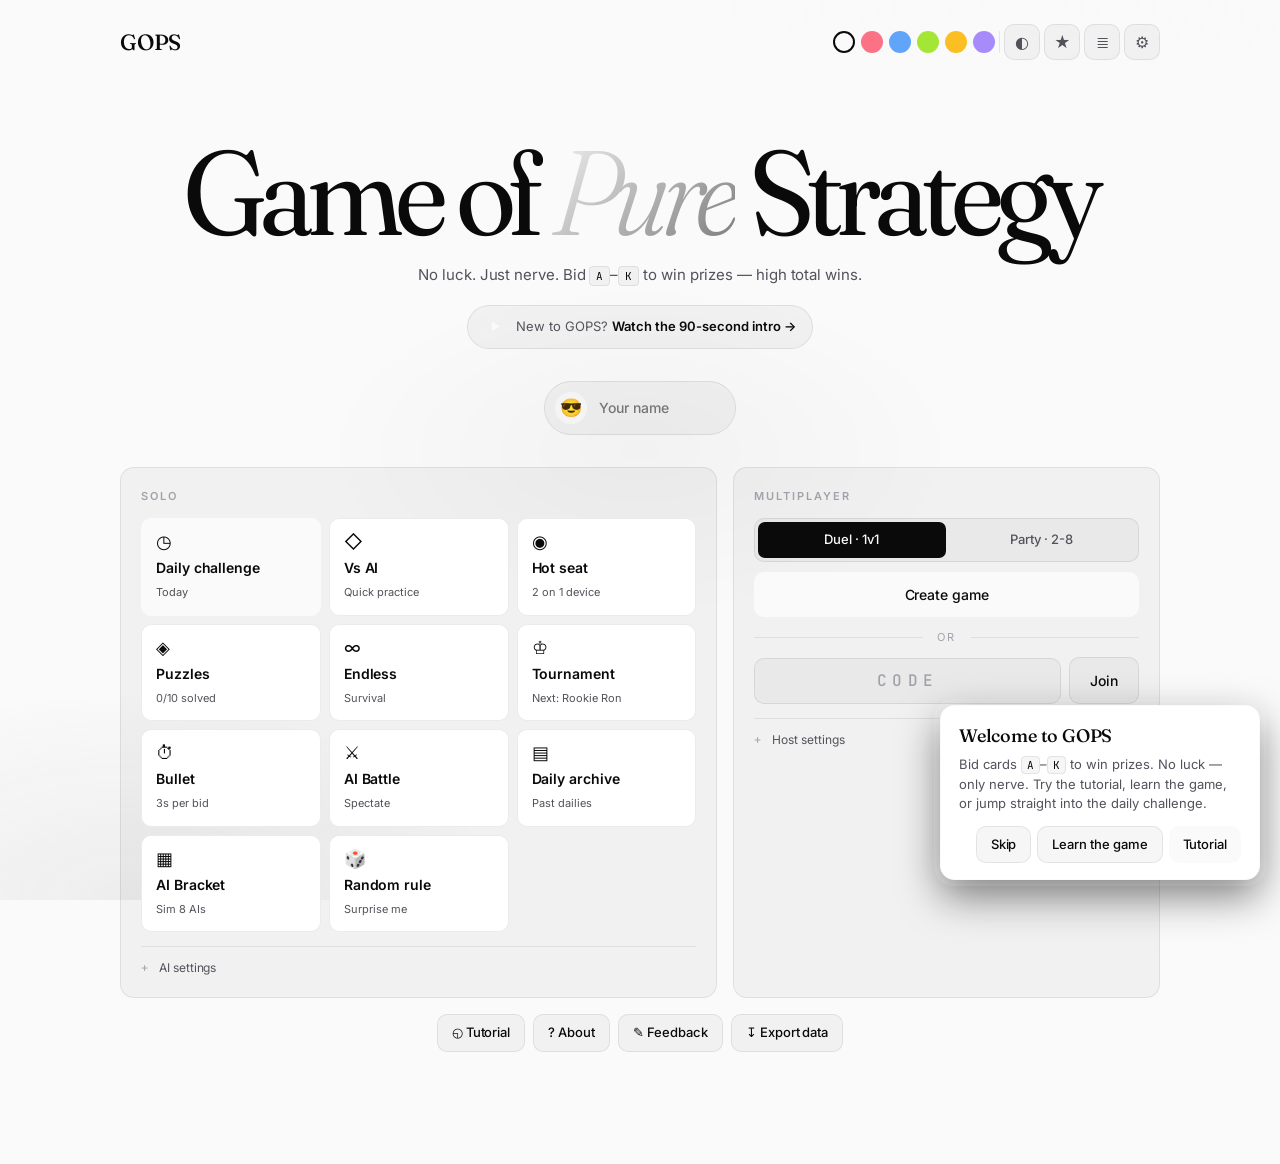
==== index.html @ c24aaedc "Add indefinite tournament option (bestOf=0) for duel multiplayer Hosts can now pick 'Best of: ∞ Inde" ====
<!DOCTYPE html>
<html lang="en" data-theme="mono">
<head>
<meta charset="UTF-8">
<meta name="viewport" content="width=device-width, initial-scale=1.0, viewport-fit=cover">
<meta name="color-scheme" content="dark light">
<meta name="theme-color" content="#0a0a0b" media="(prefers-color-scheme: dark)">
<meta name="theme-color" content="#fafafa" media="(prefers-color-scheme: light)">
<meta name="description" content="GOPS — Game of Pure Strategy. A no-luck card duel. Play solo, vs AI, or with a friend.">

<title>GOPS</title>

<link rel="manifest" href="manifest.json">
<link rel="icon" href="data:image/svg+xml;utf8,&lt;svg xmlns='http://www.w3.org/2000/svg' viewBox='0 0 100 100'&gt;&lt;rect width='100' height='100' rx='22' fill='%230a0a0b'/&gt;&lt;text x='50' y='66' font-family='Georgia,serif' font-size='52' font-weight='500' text-anchor='middle' fill='%23f4f4f5'&gt;G&lt;/text&gt;&lt;/svg&gt;">

<meta property="og:title" content="GOPS — Game of Pure Strategy">
<meta property="og:description" content="A no-luck card duel. Bid wisely. Play solo, vs AI, or with a friend.">
<meta property="og:type" content="website">
<meta name="twitter:card" content="summary">

<link rel="preconnect" href="https://fonts.googleapis.com">
<link rel="preconnect" href="https://fonts.gstatic.com" crossorigin>
<link rel="preload" as="style" href="https://fonts.googleapis.com/css2?family=Fraunces:opsz,wght,SOFT@9..144,300..700,30..100&family=Inter:wght@400;500;600;700&family=JetBrains+Mono:wght@400;500&display=swap">
<link rel="stylesheet" href="https://fonts.googleapis.com/css2?family=Fraunces:opsz,wght,SOFT@9..144,300..700,30..100&family=Inter:wght@400;500;600;700&family=JetBrains+Mono:wght@400;500&display=swap">

<link rel="stylesheet" href="styles.css">

<!-- Page-view counter (counterapi.dev — every call increments, returns new count). -->
<script>
  (function () {
    if (['localhost', '127.0.0.1', ''].includes(location.hostname)) return;
    fetch('https://api.counterapi.dev/v1/gops/hits/up')
      .then(function (r) { return r.ok ? r.json() : null; })
      .then(function (d) {
        if (!d || typeof d.count !== 'number') return;
        var el = document.getElementById('visit-counter');
        if (el) el.textContent = d.count.toLocaleString('en-US') + ' hits';
      })
      .catch(function () {});
    // Clean up stale GoatCounter visitor cache from earlier versions
    try { localStorage.removeItem('gops-visitor-cache'); } catch {}
  })();
</script>
</head>
<body>

<div class="aurora" aria-hidden="true"></div>
<div class="grain" aria-hidden="true"></div>
<canvas id="confetti-canvas" hidden></canvas>

<main class="app">

  <!-- ===== TOP BAR ===== -->
  <header class="topbar">
    <div class="brand">GOPS</div>
    <div class="topbar-actions">
      <div class="theme-row" id="theme-row" role="group" aria-label="Accent color"></div>
      <span class="divider-y"></span>
      <button class="btn-icon" id="mode-toggle-btn" title="Light/dark" aria-label="Toggle light/dark">◐</button>
      <button class="btn-icon" id="achievements-btn" title="Achievements" aria-label="Achievements">★</button>
      <button class="btn-icon" id="stats-btn" title="Statistics" aria-label="Statistics">≣</button>
      <button class="btn-icon" id="settings-btn" title="Settings" aria-label="Settings">⚙</button>
    </div>
  </header>

  <!-- ===== LOBBY ===== -->
  <section id="lobby">
    <div class="hero">
      <h1>Game of <em>Pure</em> Strategy</h1>
      <p class="tagline">No luck. Just nerve. Bid <kbd>A</kbd>–<kbd>K</kbd> to win prizes — high total wins.</p>
      <button class="hero-learn" id="hero-learn-btn" type="button">
        <span class="hero-learn-icon">▶</span>
        <span>New to GOPS? <b>Watch the 90-second intro →</b></span>
      </button>
    </div>

    <div class="profile">
      <button class="avatar" id="avatar-btn" title="Change avatar" aria-label="Change avatar" aria-haspopup="true" aria-expanded="false">😎</button>
      <input class="name-input" id="name-input" type="text" placeholder="Your name" maxlength="14" aria-label="Your name">
      <span class="divider" id="h2h-divider" hidden></span>
      <span class="h2h" id="h2h" aria-live="polite"></span>
    </div>

    <div id="resume" class="resume" hidden>
      <div class="resume-text"><b>Resume game?</b><span id="resume-text"></span></div>
      <div class="resume-actions">
        <button class="btn btn-ghost btn-sm" id="resume-discard">Discard</button>
        <button class="btn btn-primary btn-sm" id="resume-go">Resume</button>
      </div>
    </div>

    <div id="lobby-default">
      <div class="modes">
        <!-- Solo column -->
        <div class="panel">
          <h3>Solo</h3>
          <div class="tiles">
            <button class="tile featured" id="daily-tile">
              <span class="tile-icon">◷</span>
              <span class="tile-label">Daily challenge</span>
              <span class="tile-sub" id="daily-sub">Today</span>
            </button>
            <button class="tile" id="solo-tile">
              <span class="tile-icon">◇</span>
              <span class="tile-label">Vs AI</span>
              <span class="tile-sub">Quick practice</span>
            </button>
            <button class="tile" id="hotseat-tile">
              <span class="tile-icon">◉</span>
              <span class="tile-label">Hot seat</span>
              <span class="tile-sub">2 on 1 device</span>
            </button>
            <button class="tile" id="puzzle-tile">
              <span class="tile-icon">◈</span>
              <span class="tile-label">Puzzles</span>
              <span class="tile-sub" id="puzzle-sub">Solve</span>
            </button>
            <button class="tile" id="endless-tile">
              <span class="tile-icon">∞</span>
              <span class="tile-label">Endless</span>
              <span class="tile-sub" id="endless-sub">Survival</span>
            </button>
            <button class="tile" id="tournament-tile">
              <span class="tile-icon">♔</span>
              <span class="tile-label">Tournament</span>
              <span class="tile-sub" id="tournament-sub">8-AI ladder</span>
            </button>
            <button class="tile" id="bullet-tile">
              <span class="tile-icon">⏱</span>
              <span class="tile-label">Bullet</span>
              <span class="tile-sub">3s per bid</span>
            </button>
            <button class="tile" id="battle-tile">
              <span class="tile-icon">⚔</span>
              <span class="tile-label">AI Battle</span>
              <span class="tile-sub">Spectate</span>
            </button>
            <button class="tile" id="archive-tile">
              <span class="tile-icon">▤</span>
              <span class="tile-label">Daily archive</span>
              <span class="tile-sub" id="archive-sub">Past dailies</span>
            </button>
            <button class="tile" id="bracket-tile">
              <span class="tile-icon">▦</span>
              <span class="tile-label">AI Bracket</span>
              <span class="tile-sub">Sim 8 AIs</span>
            </button>
            <button class="tile" id="random-tile">
              <span class="tile-icon">🎲</span>
              <span class="tile-label">Random rule</span>
              <span class="tile-sub">Surprise me</span>
            </button>
          </div>

          <details class="expander" id="ai-settings">
            <summary>AI settings</summary>
            <div class="settings-grid">
              <div class="field"><label class="field-label" for="ai-deck">Deck</label><select class="select" id="ai-deck"><option value="5">5 cards</option><option value="7">7 cards</option><option value="9">9 cards</option><option value="11">11 cards</option><option value="13" selected>13 cards</option><option value="15">15 cards</option><option value="17">17 cards</option><option value="19">19 cards</option><option value="21">21 cards</option></select></div>
              <div class="field"><label class="field-label" for="ai-diff">Difficulty</label><select class="select" id="ai-diff"><option value="easy">Easy</option><option value="medium" selected>Medium</option><option value="hard">Hard</option></select></div>
              <div class="field"><label class="field-label" for="ai-persona">Personality</label><select class="select" id="ai-persona"><option value="balanced">Balanced</option><option value="aggressive">Aggressive</option><option value="defensive">Defensive</option><option value="bluffer">Bluffer</option><option value="mirror">Mirror</option></select></div>
              <div class="field"><label class="field-label" for="ai-time">Time/bid (s)</label><input class="input" id="ai-time" type="number" min="0" max="600" value="0" inputmode="numeric"></div>
            </div>
            <label style="display:flex;align-items:center;gap:8px;margin-top:10px;font-size:13px;color:var(--ink-dim);cursor:pointer">
              <input type="checkbox" id="ai-power"> Enable Power card (★) — wild card that wins once
            </label>
            <div style="display:flex;gap:6px;margin-top:10px;flex-wrap:wrap">
              <button class="btn btn-ghost btn-sm" id="ghost-tile" style="flex:1">▷ Play your ghost</button>
              <button class="btn btn-ghost btn-sm" id="practice-tile" style="flex:1">◐ Practice (see AI hand)</button>
              <button class="btn btn-ghost btn-sm" id="weekly-tile" style="flex:1">◴ Weekly puzzle</button>
            </div>
          </details>
        </div>

        <!-- Multiplayer column -->
        <div class="panel">
          <h3>Multiplayer</h3>
          <div class="mp-mode-toggle" role="group" aria-label="Multiplayer mode">
            <button class="mp-mode-btn active" data-mode="duel" type="button">Duel · 1v1</button>
            <button class="mp-mode-btn" data-mode="party" type="button">Party · 2-8</button>
          </div>
          <button class="btn btn-primary btn-block" id="create-btn">Create game</button>
          <div class="mp-or">or</div>
          <div class="mp-row">
            <input class="input input-code" id="join-code" type="text" placeholder="CODE" maxlength="12" autocapitalize="characters" autocomplete="off" aria-label="Room code">
            <button class="btn btn-ghost" id="join-btn">Join</button>
          </div>
          <details class="expander">
            <summary>Host settings</summary>
            <div class="settings-grid">
              <div class="field"><label class="field-label" for="host-code">Code</label><input class="input" id="host-code" type="text" placeholder="random" maxlength="10"></div>
              <div class="field"><label class="field-label" for="host-deck">Deck</label><select class="select" id="host-deck"><option value="13">13</option><option value="7">7</option></select></div>
              <div class="field"><label class="field-label" for="host-bestof">Best of</label><select class="select" id="host-bestof"><option value="1">1 (single)</option><option value="3">3</option><option value="5">5</option><option value="7">7</option><option value="9">9</option><option value="0">∞ Indefinite</option></select></div>
              <div class="field"><label class="field-label" for="host-dir">Bid wins</label><select class="select" id="host-dir"><option value="high">High</option><option value="low">Low</option></select></div>
              <div class="field"><label class="field-label" for="host-goal">Goal</label><select class="select" id="host-goal"><option value="most">Most pts</option><option value="fewest">Fewest pts</option></select></div>
              <div class="field"><label class="field-label" for="host-tie">On tie</label><select class="select" id="host-tie"><option value="carry">Carry</option><option value="burn">Burn</option></select></div>
              <div class="field"><label class="field-label" for="host-time">Time/bid (s)</label><input class="input" id="host-time" type="number" min="0" max="600" value="0" inputmode="numeric"></div>
              <div class="field"><label class="field-label" for="host-stakes">Stakes</label><input class="input" id="host-stakes" type="text" placeholder="(optional)" maxlength="80"></div>
            </div>
            <label style="display:flex;align-items:center;gap:8px;margin-top:10px;font-size:13px;color:var(--ink-dim);cursor:pointer">
              <input type="checkbox" id="host-power"> Enable Power card (★)
            </label>
            <button class="btn btn-ghost btn-sm" id="copy-challenge-btn" style="margin-top:10px;width:100%">Copy challenge link</button>
          </details>
        </div>
      </div>

      <div class="lobby-foot">
        <button class="btn btn-ghost btn-sm" id="tutorial-btn">◵ Tutorial</button>
        <button class="btn btn-ghost btn-sm" id="about-btn">? About</button>
        <button class="btn btn-ghost btn-sm" id="feedback-btn">✎ Feedback</button>
        <button class="btn btn-ghost btn-sm" id="export-btn">↧ Export data</button>
      </div>
      <div id="visit-counter" class="visit-counter" aria-label="Site visitors"></div>
    </div>

    <!-- Host waiting -->
    <div id="host-info" class="host-card" hidden>
      <div class="host-label">Share this code</div>
      <div class="code" id="my-code" role="button" tabindex="0" title="Click to copy"></div>
      <div class="copy-hint">Click to copy</div>
      <div class="host-status" id="host-status"><span class="dot"></span>Waiting for them to join...</div>
      <button class="btn btn-ghost btn-sm" id="host-cancel" style="margin-top:14px">Cancel</button>
    </div>

    <!-- Joiner waiting -->
    <div id="join-info" class="host-card" hidden>
      <div class="host-status" id="join-status"><span class="dot"></span>Connecting...</div>
      <button class="btn btn-ghost btn-sm" id="join-cancel" style="margin-top:14px">Cancel</button>
    </div>

    <!-- Party room (N-player) lobby -->
    <div id="party-info" class="party-card" hidden>
      <div class="party-head">
        <div>
          <div class="party-label">Party room</div>
          <div class="party-code-display" id="party-code">—</div>
          <div class="party-copy-hint" id="party-copy-hint">Click to copy</div>
        </div>
        <div class="party-controls">
          <button class="btn-icon" id="mic-btn" title="Toggle microphone" aria-label="Toggle mic">🎤</button>
          <button class="btn-icon" id="cam-btn" title="Toggle camera" aria-label="Toggle cam">🎥</button>
        </div>
      </div>
      <div class="party-status" id="party-status"><span class="dot"></span>Setting up...</div>
      <div class="party-roster" id="party-roster"></div>
      <div class="party-actions">
        <button class="btn btn-primary" id="party-start-btn" type="button" hidden>Start game</button>
        <button class="btn btn-ghost btn-sm" id="party-cancel" type="button">Leave</button>
      </div>
    </div>

    <p class="status err" id="lobby-err" aria-live="polite"></p>
  </section>

  <!-- ===== GAME ===== -->
  <section id="game" hidden>
    <div class="game-head">
      <div class="score-side me">
        <div class="score-name me"><span class="av" id="me-av">😎</span><span class="label" id="me-name">You</span></div>
        <div class="score-num me" id="me-score">0</div>
      </div>
      <div class="game-center">
        <div class="round-pill">Round <b id="round-n">1</b> / <b id="round-tot">13</b></div>
        <div class="mode-pill" id="mode-pill" hidden></div>
      </div>
      <div class="score-side them">
        <div class="score-num them" id="them-score">0</div>
        <div class="score-name them"><span class="label" id="them-name">Them</span><span class="av" id="them-av">🎭</span></div>
      </div>
    </div>

    <div class="series-bar" id="series-bar" hidden></div>

    <!-- Post-tutorial guidance: shown for the first few rounds after the tutorial -->
    <div class="guided-banner" id="guided-banner" hidden role="status" aria-live="polite">
      <span class="guided-icon">💡</span>
      <span class="guided-text" id="guided-text"></span>
      <button class="guided-close" id="guided-close" type="button" aria-label="Dismiss guidance">×</button>
    </div>

    <div class="game-actions" style="display:flex;justify-content:flex-end;gap:6px;margin-bottom:8px">
      <button class="btn-icon" id="chat-btn" title="Chat" aria-label="Chat" hidden>✎</button>
      <button class="btn-icon" id="game-mic-btn" title="Toggle microphone" aria-label="Toggle mic" hidden>🎤</button>
      <button class="btn-icon" id="game-cam-btn" title="Toggle camera" aria-label="Toggle cam" hidden>🎥</button>
      <button class="btn-icon" id="history-btn" title="Round history" aria-label="History">≡</button>
      <button class="btn-icon" id="sound-btn" title="Sound" aria-label="Toggle sound">♪</button>
      <button class="btn-icon" id="quit-btn" title="Quit" aria-label="Quit game">×</button>
    </div>

    <div class="board">
      <div class="zone">
        <div class="zone-head"><span>Prizes remaining</span><span class="meta" id="prizes-meta"></span></div>
        <div class="mini-grid" id="prizes-mini"></div>
      </div>

      <div class="center-stack">
        <div class="zone">
          <div class="zone-head"><span>Current prize</span><span class="pot-chip" id="pot-chip" hidden></span></div>
          <div class="prize-area" id="prize-area"></div>
        </div>
        <div class="zone">
          <div class="zone-head"><span>Bids</span><span class="timer-text" id="timer-text"></span></div>
          <div class="bid-area">
            <div class="bid-col me">
              <span class="bid-label" id="me-bid-label">You</span>
              <div class="bid-slot" id="me-bid"></div>
            </div>
            <div class="bid-divider">vs</div>
            <div class="bid-col them">
              <span class="bid-label" id="them-bid-label">Them</span>
              <div class="bid-slot" id="them-bid"></div>
            </div>
          </div>
          <div class="timer" id="timer" hidden><div class="timer-bar" id="timer-bar"></div></div>
          <div class="confirm-row" id="confirm-row"></div>
        </div>
      </div>

      <div class="zone">
        <div class="zone-head"><span id="them-cards-label">Their cards</span><span class="meta" id="them-meta"></span></div>
        <div class="mini-grid" id="them-mini"></div>
      </div>
    </div>

    <div class="hand-zone">
      <div class="zone-head" style="margin-bottom:10px"><span>Your hand</span><span class="meta" id="me-meta"></span></div>
      <div class="hand" id="hand"></div>
    </div>

    <p class="message" id="message" aria-live="polite"></p>

    <div class="reactions" id="reactions" hidden></div>

    <div class="chat" id="chat" hidden>
      <div class="chat-msgs" id="chat-msgs" aria-live="polite"></div>
      <div class="chat-input-row">
        <input class="input" id="chat-input" type="text" placeholder="Type a message..." maxlength="200" aria-label="Chat message">
        <button class="btn btn-primary btn-sm" id="chat-send">Send</button>
      </div>
    </div>
  </section>

  <!-- ===== END SCREEN ===== -->
  <section id="end" class="end" hidden>
    <h1 class="end-result" id="end-result"></h1>
    <p class="end-score" id="end-score"></p>
    <p class="end-meta" id="end-series" hidden></p>

    <div class="end-stakes" id="end-stakes" hidden>
      <div class="end-stakes-label">Stakes</div>
      <div id="end-stakes-text"></div>
    </div>

    <div class="daily-grid" id="daily-grid" hidden></div>

    <div class="replay" id="replay" hidden>
      <div class="replay-head"><span>Replay</span><span id="replay-step">0 / 0</span></div>
      <div class="replay-body">
        <div class="replay-side them"><span class="lbl" id="rp-them-name">Them</span><div id="rp-them"></div></div>
        <div class="replay-prize"><span class="pz-lbl">Prize</span><div id="rp-prize"></div></div>
        <div class="replay-side me"><span class="lbl" id="rp-me-name">You</span><div id="rp-me"></div></div>
      </div>
      <input type="range" class="replay-track" id="replay-track" min="0" max="0" value="0">
      <div class="replay-info" id="replay-info"></div>
    </div>

    <div class="analysis" id="analysis"></div>

    <div class="score-curve" id="score-curve-wrap" hidden>
      <div class="curve-head">Score over rounds</div>
      <canvas id="score-curve" width="560" height="160"></canvas>
    </div>

    <div class="coach" id="coach" hidden>
      <div class="coach-head"><span>◐ Coach insights</span><button class="btn btn-xs btn-ghost" id="coach-toggle" type="button">Hide</button></div>
      <div class="coach-list" id="coach-list"></div>
    </div>

    <div class="end-actions">
      <button class="btn btn-primary" id="rematch-btn">Rematch</button>
      <button class="btn btn-ghost" id="share-img-btn">↧ Image</button>
      <button class="btn btn-ghost" id="share-text-btn">⎙ Copy result</button>
      <button class="btn btn-ghost" id="share-replay-btn">↗ Replay link</button>
      <button class="btn btn-ghost" id="share-video-btn">▶ Replay video</button>
      <button class="btn btn-ghost" id="history-btn-2">≡ Rounds</button>
      <button class="btn btn-ghost" id="back-to-lobby-btn">← Lobby</button>
    </div>
    <p class="status" id="rematch-status" aria-live="polite"></p>
  </section>

  <!-- ===== MODALS ===== -->
  <div class="scrim" id="modal-history" hidden role="dialog" aria-modal="true" aria-labelledby="modal-history-title">
    <div class="modal">
      <div class="modal-head"><h2 id="modal-history-title">Round history</h2><button class="modal-close" data-close="modal-history" aria-label="Close">×</button></div>
      <div id="history-body"></div>
      <div style="margin-top:14px;display:flex;justify-content:flex-end">
        <button class="btn btn-ghost btn-sm" id="export-csv-btn">↧ Export CSV</button>
      </div>
    </div>
  </div>

  <div class="scrim" id="modal-about" hidden role="dialog" aria-modal="true" aria-labelledby="modal-about-title">
    <div class="modal">
      <div class="modal-head"><h2 id="modal-about-title">About GOPS</h2><button class="modal-close" data-close="modal-about" aria-label="Close">×</button></div>
      <p class="modal-desc">
        <b>Game of Pure Strategy</b> (a.k.a. Goofspiel) is a no-luck card game invented at Princeton in the 1930s.
        Both players have the same hand of A–K. A prize is revealed each round; you each secretly bid one card; the higher bid wins.
        Spent cards are gone forever. After all 13 rounds, highest total wins.
      </p>
      <h3 style="margin:18px 0 8px;font-size:13px;letter-spacing:0.12em;text-transform:uppercase;color:var(--ink-faint)">Watch</h3>
      <ul class="about-links">
        <li><a href="https://youtu.be/AoKWks5nfCo" target="_blank" rel="noopener"><span>▶ <b>The video that inspired this build</b><br><span class="about-meta">Watch this for the right feel of the game</span></span><span class="about-host">youtube.com</span></a></li>
        <li><a href="https://www.youtube.com/watch?v=WUTc1AF3a0I" target="_blank" rel="noopener">▶ Rules in 90 seconds <span class="about-host">youtube.com</span></a></li>
        <li><a href="https://www.youtube.com/watch?v=xVK8R9cGjoY" target="_blank" rel="noopener">▶ Full walkthrough <span class="about-host">youtube.com</span></a></li>
        <li><a href="https://www.youtube.com/shorts/4KbNZEL81Yo" target="_blank" rel="noopener">▶ Quick short <span class="about-host">youtube.com</span></a></li>
      </ul>
      <h3 style="margin:18px 0 8px;font-size:13px;letter-spacing:0.12em;text-transform:uppercase;color:var(--ink-faint)">Read</h3>
      <ul class="about-links">
        <li><a href="https://en.wikipedia.org/wiki/Goofspiel" target="_blank" rel="noopener">≡ Wikipedia — history & strategy <span class="about-host">wikipedia.org</span></a></li>
        <li><a href="https://www.pagat.com/misc/gops.html" target="_blank" rel="noopener">≡ Pagat — canonical rules <span class="about-host">pagat.com</span></a></li>
        <li><a href="https://boardgamegeek.com/boardgame/16632/gops" target="_blank" rel="noopener">≡ BoardGameGeek listing <span class="about-host">boardgamegeek.com</span></a></li>
        <li><a href="https://medium.com/@gaffney.tj/breeding-goofspiel-strategies-408cce283e94" target="_blank" rel="noopener">≡ Breeding Goofspiel strategies <span class="about-host">medium.com</span></a></li>
      </ul>
      <div style="margin-top:18px;display:flex;justify-content:flex-end;gap:8px">
        <button class="btn btn-ghost btn-sm" data-close="modal-about">Close</button>
        <button class="btn btn-primary btn-sm" id="about-tutorial-btn">Try the in-game tutorial →</button>
      </div>
    </div>
  </div>

  <div class="scrim" id="modal-feedback" hidden role="dialog" aria-modal="true" aria-labelledby="modal-feedback-title">
    <div class="modal">
      <div class="modal-head"><h2 id="modal-feedback-title">Feedback</h2><button class="modal-close" data-close="modal-feedback" aria-label="Close">×</button></div>
      <p class="modal-desc">All feedback goes to GitHub. Pick a category — your post lands as a pre-filled issue or discussion. No login required to read; a free GitHub account is needed to submit.</p>
      <ul class="about-links">
        <li><a href="https://github.com/amsanghi/gops/issues/new?template=bug.yml" target="_blank" rel="noopener"><span>🐛 <b>Report a bug</b><br><span class="about-meta">Something broken, glitchy, or unexpected</span></span><span class="about-host">github.com</span></a></li>
        <li><a href="https://github.com/amsanghi/gops/issues/new?template=feature.yml" target="_blank" rel="noopener"><span>💡 <b>Suggest a feature</b><br><span class="about-meta">An idea, improvement, or new mode</span></span><span class="about-host">github.com</span></a></li>
        <li><a href="https://github.com/amsanghi/gops/issues/new?template=puzzle.yml" target="_blank" rel="noopener"><span>🧩 <b>Submit a puzzle</b><br><span class="about-meta">A scripted scenario for others to solve</span></span><span class="about-host">github.com</span></a></li>
        <li><a href="https://github.com/amsanghi/gops/discussions/new?category=general" target="_blank" rel="noopener"><span>💬 <b>General feedback / chat</b><br><span class="about-meta">Open-ended thoughts, screenshots, brag posts</span></span><span class="about-host">github.com</span></a></li>
      </ul>
      <div style="margin-top:18px;display:flex;justify-content:flex-end">
        <button class="btn btn-ghost btn-sm" data-close="modal-feedback">Close</button>
      </div>
    </div>
  </div>

  <div class="scrim" id="modal-ach" hidden role="dialog" aria-modal="true" aria-labelledby="modal-ach-title">
    <div class="modal">
      <div class="modal-head"><h2 id="modal-ach-title">Achievements</h2><button class="modal-close" data-close="modal-ach" aria-label="Close">×</button></div>
      <p class="modal-desc" id="ach-progress"></p>
      <div class="ach-grid" id="ach-grid"></div>
    </div>
  </div>

  <div class="scrim" id="modal-stats" hidden role="dialog" aria-modal="true" aria-labelledby="modal-stats-title">
    <div class="modal">
      <div class="modal-head"><h2 id="modal-stats-title">Statistics</h2><button class="modal-close" data-close="modal-stats" aria-label="Close">×</button></div>
      <div id="stats-body"></div>
      <div style="margin-top:16px;display:flex;justify-content:flex-end">
        <button class="btn btn-ghost btn-sm" id="snapshot-stats-btn">↧ Save snapshot</button>
      </div>
    </div>
  </div>

  <div class="scrim" id="modal-puzzles" hidden role="dialog" aria-modal="true" aria-labelledby="modal-puzzles-title">
    <div class="modal">
      <div class="modal-head"><h2 id="modal-puzzles-title">Puzzles</h2><button class="modal-close" data-close="modal-puzzles" aria-label="Close">×</button></div>
      <p class="modal-desc">Solve scripted GOPS scenarios. Solved: <span id="puzzles-progress">0/0</span></p>
      <div id="puzzles-list"></div>
    </div>
  </div>

  <div class="scrim" id="modal-tournament" hidden role="dialog" aria-modal="true" aria-labelledby="modal-tournament-title">
    <div class="modal">
      <div class="modal-head"><h2 id="modal-tournament-title">Tournament ladder</h2><button class="modal-close" data-close="modal-tournament" aria-label="Close">×</button></div>
      <p class="modal-desc">Defeat 8 AIs in sequence to become champion.</p>
      <div id="tournament-list"></div>
    </div>
  </div>

  <div class="scrim" id="modal-archive" hidden role="dialog" aria-modal="true" aria-labelledby="modal-archive-title">
    <div class="modal">
      <div class="modal-head"><h2 id="modal-archive-title">Daily archive</h2><button class="modal-close" data-close="modal-archive" aria-label="Close">×</button></div>
      <p class="modal-desc">Past daily challenges. Click a done day to view, or enter a date to replay its seed.</p>
      <div class="settings-grid" style="margin-bottom:14px">
        <div class="field"><label class="field-label" for="seed-date">Replay a daily seed</label><input class="input" id="seed-date" type="date"></div>
        <div class="field" style="align-self:flex-end"><button class="btn btn-primary btn-sm" id="seed-go-btn" type="button">Replay this date</button></div>
      </div>
      <div id="archive-body"></div>
    </div>
  </div>

  <div class="scrim" id="modal-bracket" hidden role="dialog" aria-modal="true" aria-labelledby="modal-bracket-title">
    <div class="modal">
      <div class="modal-head"><h2 id="modal-bracket-title">AI Bracket</h2><button class="modal-close" data-close="modal-bracket" aria-label="Close">×</button></div>
      <p class="modal-desc">8 personalities, single-elimination. Click run to simulate.</p>
      <div style="display:flex;justify-content:center;margin-bottom:14px"><button class="btn btn-primary btn-sm" id="bracket-run-btn">▷ Run bracket</button></div>
      <div id="bracket-results"></div>
    </div>
  </div>

  <div id="onboarding" class="onboarding" hidden>
    <div class="onboarding-card">
      <h3>Welcome to GOPS</h3>
      <p>Bid cards <kbd>A</kbd>–<kbd>K</kbd> to win prizes. No luck — only nerve. Try the tutorial, learn the game, or jump straight into the daily challenge.</p>
      <div class="onboarding-actions">
        <button class="btn btn-ghost btn-sm" id="onb-dismiss">Skip</button>
        <button class="btn btn-ghost btn-sm" id="onb-about">Learn the game</button>
        <button class="btn btn-primary btn-sm" id="onb-tutorial">Tutorial</button>
      </div>
    </div>
  </div>

  <div class="scrim" id="modal-battle" hidden role="dialog" aria-modal="true" aria-labelledby="modal-battle-title">
    <div class="modal">
      <div class="modal-head"><h2 id="modal-battle-title">AI Battle setup</h2><button class="modal-close" data-close="modal-battle" aria-label="Close">×</button></div>
      <p class="modal-desc">Pick two personalities. They'll play out the deck while you spectate.</p>
      <div class="settings-grid">
        <div class="field"><label class="field-label" for="battle-a">Player 1</label><select class="select" id="battle-a"><option value="balanced">Balanced</option><option value="aggressive">Aggressive</option><option value="defensive">Defensive</option><option value="bluffer">Bluffer</option><option value="mirror">Mirror</option></select></div>
        <div class="field"><label class="field-label" for="battle-b">Player 2</label><select class="select" id="battle-b"><option value="aggressive">Aggressive</option><option value="balanced">Balanced</option><option value="defensive">Defensive</option><option value="bluffer">Bluffer</option><option value="mirror">Mirror</option></select></div>
        <div class="field"><label class="field-label" for="battle-diff">Difficulty</label><select class="select" id="battle-diff"><option value="medium">Medium</option><option value="hard" selected>Hard</option><option value="easy">Easy</option></select></div>
      </div>
      <div style="display:flex;justify-content:flex-end;margin-top:14px">
        <button class="btn btn-primary btn-sm" id="battle-start-btn">Start battle</button>
      </div>
    </div>
  </div>

  <div class="scrim" id="modal-settings" hidden role="dialog" aria-modal="true" aria-labelledby="modal-settings-title">
    <div class="modal">
      <div class="modal-head"><h2 id="modal-settings-title">Settings</h2><button class="modal-close" data-close="modal-settings" aria-label="Close">×</button></div>

      <h3 style="font-size:11px;text-transform:uppercase;letter-spacing:0.18em;color:var(--ink-faint);font-weight:600;margin-bottom:10px">Card back</h3>
      <div id="cardback-picker" style="display:flex;gap:8px;flex-wrap:wrap;justify-content:center;margin-bottom:24px"></div>

      <h3 style="font-size:11px;text-transform:uppercase;letter-spacing:0.18em;color:var(--ink-faint);font-weight:600;margin-bottom:10px">Audio &amp; haptics</h3>
      <div class="settings-grid">
        <div class="field"><label class="field-label" for="set-sound">Sound</label><select class="select" id="set-sound"><option value="1">On</option><option value="0">Off</option></select></div>
        <div class="field"><label class="field-label" for="set-haptics">Haptics</label><select class="select" id="set-haptics"><option value="1">On</option><option value="0">Off</option></select></div>
      </div>

      <h3 style="font-size:11px;text-transform:uppercase;letter-spacing:0.18em;color:var(--ink-faint);font-weight:600;margin:24px 0 10px">Gameplay</h3>
      <div class="settings-grid">
        <div class="field"><label class="field-label" for="set-handsort">Hand sort</label><select class="select" id="set-handsort"><option value="asc">A → K</option><option value="desc">K → A</option><option value="used-last">Used last</option></select></div>
        <div class="field"><label class="field-label" for="set-animspeed">Animation</label><select class="select" id="set-animspeed"><option value="0.5">Fast</option><option value="1" selected>Normal</option><option value="1.5">Slow</option></select></div>
        <div class="field"><label class="field-label" for="set-coach">Coach insights</label><select class="select" id="set-coach"><option value="1">On</option><option value="0">Off</option></select></div>
        <div class="field"><label class="field-label" for="set-cbsafe">CB-safe palette</label><select class="select" id="set-cbsafe"><option value="0">Off</option><option value="1">On</option></select></div>
      </div>

      <h3 style="font-size:11px;text-transform:uppercase;letter-spacing:0.18em;color:var(--ink-faint);font-weight:600;margin:24px 0 10px">Custom theme</h3>
      <div class="settings-grid">
        <div class="field"><label class="field-label" for="set-accent">Your accent</label><input class="input" type="color" id="set-accent" value="#fafafa"></div>
        <div class="field"><label class="field-label" for="set-opp">Opponent</label><input class="input" type="color" id="set-opp" value="#a1a1aa"></div>
      </div>
      <div style="display:flex;gap:8px;justify-content:center;margin-top:10px">
        <button class="btn btn-ghost btn-sm" id="apply-custom-btn">Apply custom</button>
        <button class="btn btn-ghost btn-sm" id="clear-custom-btn">Clear custom</button>
      </div>

      <h3 style="font-size:11px;text-transform:uppercase;letter-spacing:0.18em;color:var(--ink-faint);font-weight:600;margin:24px 0 10px">Data</h3>
      <div style="display:flex;gap:8px;flex-wrap:wrap;justify-content:center">
        <input type="file" id="import-file" accept=".json" hidden>
        <button class="btn btn-ghost btn-sm" id="import-btn">↥ Import</button>
        <button class="btn btn-ghost btn-sm" id="export-btn-2">↧ Export</button>
        <button class="btn btn-ghost btn-sm" id="reset-data-btn">⌫ Reset all</button>
      </div>

      <div id="install-area" hidden style="margin-top:24px;padding:14px;background:var(--surface);border:1px solid var(--border);border-radius:var(--r-sm);text-align:center">
        <p style="font-size:13px;margin-bottom:8px;color:var(--ink-dim)">Install GOPS as an app</p>
        <button class="btn btn-primary btn-sm" id="install-btn">Install</button>
      </div>
    </div>
  </div>

  <!-- Confirm dialog (replaces window.confirm) -->
  <div class="scrim" id="modal-confirm" hidden role="alertdialog" aria-modal="true" aria-labelledby="confirm-title">
    <div class="modal confirm-modal">
      <h2 id="confirm-title"></h2>
      <p id="confirm-msg"></p>
      <div class="actions">
        <button class="btn btn-ghost" id="confirm-no">Cancel</button>
        <button class="btn btn-primary" id="confirm-yes">Confirm</button>
      </div>
    </div>
  </div>

  <!-- Tutorial overlay -->
  <div class="tut-overlay" id="tutorial" hidden>
    <div class="tut-box">
      <div class="tut-step" id="tut-step"></div>
      <div class="tut-title" id="tut-title"></div>
      <div class="tut-text" id="tut-text"></div>
      <div class="tut-dots" id="tut-dots"></div>
      <div class="tut-actions">
        <button class="btn btn-ghost btn-sm" id="tut-skip">Skip</button>
        <button class="btn btn-primary btn-sm" id="tut-next">Next</button>
      </div>
    </div>
  </div>

</main>

<script type="module" src="js/app.js"></script>
</body>
</html>
---- styles.css ----
/* ==========================================================================
   GOPS — Minimal, modern, content-first
   ========================================================================== */

/* ---------- Reset ---------- */
*, *::before, *::after { box-sizing: border-box; margin: 0; padding: 0; }
html { -webkit-text-size-adjust: 100%; -webkit-font-smoothing: antialiased; -moz-osx-font-smoothing: grayscale; }
html, body { overscroll-behavior: none; }
body { min-height: 100dvh; font-family: var(--font-sans); background: var(--bg); color: var(--ink); -webkit-tap-highlight-color: transparent; line-height: 1.5; }
button { font: inherit; color: inherit; background: none; border: 0; cursor: pointer; }
input, select, textarea { font: inherit; color: inherit; }
a { color: inherit; }
img, svg { display: block; max-width: 100%; }
[hidden] { display: none !important; }

/* ---------- Design tokens ---------- */
:root {
  /* Surfaces (dark default) */
  --bg: #0a0a0b;
  --bg-elev-1: #131316;
  --bg-elev-2: #1a1a1f;
  --surface: rgba(255, 255, 255, 0.04);
  --surface-hover: rgba(255, 255, 255, 0.07);
  --surface-active: rgba(255, 255, 255, 0.10);
  --border: rgba(255, 255, 255, 0.08);
  --border-strong: rgba(255, 255, 255, 0.16);

  /* Text */
  --ink: #f4f4f5;
  --ink-dim: #9a9aa3;
  --ink-faint: #5a5a63;
  --ink-ghost: #34343a;

  /* Surfaces for cards (always light face on dark mode, dark face on light mode) */
  --card-face: #f4f4f5;
  --card-face-2: #d4d4d8;
  --card-ink: #0a0a0b;
  --card-shadow: 0 1px 0 rgba(255,255,255,0.4) inset, 0 -1px 0 rgba(0,0,0,0.08) inset, 0 8px 24px rgba(0,0,0,0.45), 0 2px 6px rgba(0,0,0,0.35);

  /* Accent system: ME (primary), OPP (neutral) */
  --me: #d4d4d8;        /* default theme (mono) — overridden per theme */
  --me-ink: #0a0a0b;
  --me-soft: rgba(244,244,245,0.12);
  --me-glow: rgba(244,244,245,0.25);

  --opp: #a1a1aa;
  --opp-ink: #0a0a0b;
  --opp-soft: rgba(161,161,170,0.12);
  --opp-glow: rgba(161,161,170,0.20);

  --gold: #f5d062;
  --gold-ink: #2a1d00;

  --win: #4ade80;
  --lose: #f87171;
  --tie: #facc15;

  /* Type */
  --font-sans: 'Inter', -apple-system, BlinkMacSystemFont, 'SF Pro Text', 'Segoe UI', Roboto, sans-serif;
  --font-serif: 'Fraunces', 'Times New Roman', Georgia, serif;
  --font-mono: 'JetBrains Mono', ui-monospace, 'SF Mono', Menlo, Consolas, monospace;

  /* Motion */
  --ease: cubic-bezier(0.4, 0.0, 0.2, 1);
  --ease-out: cubic-bezier(0.16, 1, 0.3, 1);
  --spring: cubic-bezier(0.34, 1.56, 0.64, 1);

  /* Radii */
  --r-xs: 6px;
  --r-sm: 10px;
  --r-md: 14px;
  --r-lg: 20px;
  --r-xl: 28px;

  /* Container */
  --maxw: 1080px;
}

/* Accent themes */
[data-theme="mono"]   { --me: #fafafa; --me-soft: rgba(250,250,250,0.10); --me-glow: rgba(250,250,250,0.22); }
[data-theme="rose"]   { --me: #fb7185; --me-soft: rgba(251,113,133,0.12); --me-glow: rgba(251,113,133,0.30); }
[data-theme="sky"]    { --me: #60a5fa; --me-soft: rgba(96,165,250,0.12); --me-glow: rgba(96,165,250,0.30); }
[data-theme="lime"]   { --me: #a3e635; --me-soft: rgba(163,230,53,0.12); --me-glow: rgba(163,230,53,0.30); }
[data-theme="amber"]  { --me: #fbbf24; --me-soft: rgba(251,191,36,0.12); --me-glow: rgba(251,191,36,0.28); }
[data-theme="violet"] { --me: #a78bfa; --me-soft: rgba(167,139,250,0.14); --me-glow: rgba(167,139,250,0.30); }

/* Light mode */
[data-mode="light"] {
  --bg: #fafafa;
  --bg-elev-1: #ffffff;
  --bg-elev-2: #f4f4f5;
  --surface: rgba(0, 0, 0, 0.035);
  --surface-hover: rgba(0, 0, 0, 0.055);
  --surface-active: rgba(0, 0, 0, 0.085);
  --border: rgba(0, 0, 0, 0.08);
  --border-strong: rgba(0, 0, 0, 0.16);
  --ink: #0a0a0b;
  --ink-dim: #52525b;
  --ink-faint: #a1a1aa;
  --ink-ghost: #d4d4d8;
  --card-face: #0a0a0b;
  --card-face-2: #1a1a1f;
  --card-ink: #fafafa;
  --card-shadow: 0 1px 0 rgba(255,255,255,0.05) inset, 0 -1px 0 rgba(0,0,0,0.25) inset, 0 8px 24px rgba(0,0,0,0.12), 0 2px 6px rgba(0,0,0,0.08);
  --opp: #71717a;
  --opp-soft: rgba(113,113,122,0.10);
  --opp-glow: rgba(113,113,122,0.18);
}

/* Auto follow system if user hasn't picked a mode */
@media (prefers-color-scheme: light) {
  :root:not([data-mode]) {
    --bg: #fafafa; --bg-elev-1: #ffffff; --bg-elev-2: #f4f4f5;
    --surface: rgba(0,0,0,0.035); --surface-hover: rgba(0,0,0,0.055); --surface-active: rgba(0,0,0,0.085);
    --border: rgba(0,0,0,0.08); --border-strong: rgba(0,0,0,0.16);
    --ink: #0a0a0b; --ink-dim: #52525b; --ink-faint: #a1a1aa; --ink-ghost: #d4d4d8;
    --card-face: #0a0a0b; --card-face-2: #1a1a1f; --card-ink: #fafafa;
    --card-shadow: 0 1px 0 rgba(255,255,255,0.05) inset, 0 -1px 0 rgba(0,0,0,0.25) inset, 0 8px 24px rgba(0,0,0,0.12), 0 2px 6px rgba(0,0,0,0.08);
    --opp: #71717a; --opp-soft: rgba(113,113,122,0.10); --opp-glow: rgba(113,113,122,0.18);
  }
}

@media (prefers-reduced-motion: reduce) {
  *, *::before, *::after { animation-duration: 0.01ms !important; animation-iteration-count: 1 !important; transition-duration: 0.01ms !important; scroll-behavior: auto !important; }
}

/* ---------- Atmosphere (subtle) ---------- */
.aurora {
  position: fixed; inset: 0; z-index: -1; pointer-events: none;
  background:
    radial-gradient(60% 50% at 80% 0%, var(--me-soft) 0%, transparent 60%),
    radial-gradient(50% 40% at 10% 100%, var(--opp-soft) 0%, transparent 60%),
    radial-gradient(40% 30% at 50% 50%, var(--surface) 0%, transparent 70%);
  opacity: 0.9;
}
.grain {
  position: fixed; inset: 0; z-index: -1; pointer-events: none; opacity: 0.04;
  background-image: url("data:image/svg+xml;utf8,<svg viewBox='0 0 200 200' xmlns='http://www.w3.org/2000/svg'><filter id='n'><feTurbulence type='fractalNoise' baseFrequency='0.9' numOctaves='2' stitchTiles='stitch'/><feColorMatrix values='0 0 0 0 1 0 0 0 0 1 0 0 0 0 1 0 0 0 1 0'/></filter><rect width='100%25' height='100%25' filter='url(%23n)'/></svg>");
  mix-blend-mode: overlay;
}

/* ---------- App container ---------- */
.app {
  max-width: var(--maxw);
  margin: 0 auto;
  padding: 24px 20px 80px;
  position: relative;
  min-height: 100dvh;
}

/* ---------- No-scroll game mode ---------- */
/* When .in-game is on <body>, the whole game fits in the viewport without scrolling.
   This is critical for Bullet mode where every second counts. */
body.in-game {
  overflow: hidden;
  height: 100dvh;
}
body.in-game .app {
  padding: 12px 16px;
  height: 100dvh;
  max-width: 100%;
  overflow: hidden;
  display: flex;
  flex-direction: column;
}
body.in-game .topbar { display: none; }
body.in-game #game {
  flex: 1 1 0;
  display: flex !important;
  flex-direction: column;
  gap: 8px;
  min-height: 0;
}
body.in-game .game-head { margin-bottom: 0; padding: 12px 18px; flex-shrink: 0; }
body.in-game .series-bar { margin-bottom: 0; flex-shrink: 0; }
body.in-game .game-actions { margin-bottom: 0; padding: 0 4px; flex-shrink: 0; }
body.in-game .board {
  flex: 1 1 0;
  min-height: 0;
  margin-bottom: 0;
  overflow: hidden;
}
body.in-game .zone { padding: 14px 16px; min-height: 0; overflow: hidden; }
body.in-game .center-stack { gap: 10px; min-height: 0; height: 100%; }
/* Prize zone sizes to its content (prize card + chrome). Min covers the
   smallest prize card variant; no max — let it grow on tall viewports. */
body.in-game .center-stack > .zone:nth-child(1) {
  flex: 0 0 auto;
  min-height: 180px;
}
/* Bids zone gets a HARD min-height for the bid-col (~135px) + zone-head
   (~25px) + padding (~28px) = ~190px. flex: 1 means it gets the remainder. */
body.in-game .center-stack > .zone:nth-child(2) {
  flex: 1 1 200px;
  min-height: 200px;
  overflow: visible;
}
body.in-game .prize-area { min-height: 110px; flex: 1 1 auto; display: grid; place-items: center; }
body.in-game .bid-area { height: auto; min-height: 130px; }
body.in-game .hand-zone {
  flex-shrink: 0;
  padding: 14px 18px;
}
body.in-game .hand { min-height: 0; gap: 6px; flex-wrap: nowrap; overflow-x: auto; padding: 4px 0; align-items: center; justify-content: center; }
body.in-game .hand .card { flex: 0 0 auto; }
body.in-game .hand .card.in-hand:hover:not(.used):not(.locked) { transform: translateY(-8px) scale(1.04); }
body.in-game .message { min-height: 22px; font-size: 14px; flex-shrink: 0; }
body.in-game .reactions { margin-top: 6px; flex-shrink: 0; }
body.in-game .chat { margin-top: 6px; flex-shrink: 0; }

/* Cards grow to fill viewport — much larger on desktop, sensible on mobile */
body.in-game .card { --w: clamp(48px, 7vh, 92px); --h: clamp(68px, 10vh, 132px); font-size: clamp(20px, 3.4vh, 38px); }
body.in-game .hand .card { --w: clamp(52px, 7.5vh, 96px); --h: clamp(74px, 10.5vh, 138px); font-size: clamp(22px, 3.6vh, 40px); }
body.in-game .card.prize { --w: clamp(80px, 11vh, 130px); --h: clamp(112px, 15.5vh, 180px); font-size: clamp(34px, 5.2vh, 58px); }
body.in-game .card.mini { --w: clamp(28px, 4vh, 44px); --h: clamp(40px, 5.5vh, 62px); font-size: clamp(11px, 1.8vh, 16px); }
body.in-game .mini-grid { gap: 4px; }
body.in-game .vertical-cards .card { width: 100%; max-width: 44px; }
body.in-game .bid-divider { font-size: clamp(22px, 3.4vh, 32px); }
body.in-game .score-num { font-size: clamp(30px, 4.8vh, 52px); }
body.in-game .score-name { font-size: clamp(13px, 1.8vh, 16px); }
body.in-game .game-head { padding: 12px 18px; }
body.in-game .score-name .av { width: clamp(28px, 3.4vh, 36px); height: clamp(28px, 3.4vh, 36px); font-size: clamp(15px, 2vh, 20px); }
body.in-game .pot-chip { font-size: 11px; }
body.in-game .zone-head { font-size: 11px; letter-spacing: 0.16em; }
body.in-game .round-pill { font-size: clamp(12px, 1.6vh, 14px); }
body.in-game .confirm-row { margin-top: 4px; min-height: 38px; }

/* Even tighter on short viewports */
@media (max-height: 720px) {
  body.in-game .card.prize { --w: 80px; --h: 112px; font-size: 36px; }
  body.in-game .game-head { padding: 8px 14px; }
  body.in-game .zone { padding: 10px 12px; }
  body.in-game .hand-zone { padding: 10px 14px; }
}

/* Mobile in-game: side panels still visible but live below the play area.
   Above-fold: header, center-stack (prize+bids), hand. Below-fold (scroll): opponent + prizes. */
@media (max-width: 760px) {
  body.in-game .app { overflow-y: auto; height: auto; min-height: 100dvh; }
  body.in-game { overflow: auto; height: auto; min-height: 100dvh; }
  body.in-game #game { flex: 0 1 auto; min-height: 0; gap: 8px; }
  /* Dissolve the board so its children participate in #game's flex ordering. */
  body.in-game .board { display: contents; }
  /* Above-fold (visible without scroll): */
  body.in-game .center-stack { order: 1; }
  body.in-game .hand-zone { order: 2; }
  body.in-game .message { order: 3; }
  body.in-game .reactions { order: 4; }
  /* Below-fold (scroll for reference): */
  body.in-game .board > .zone:nth-child(3) { order: 5; }  /* opponent cards */
  body.in-game .board > .zone:nth-child(1) { order: 6; }  /* prizes remaining */
  body.in-game .chat { order: 7; }
  body.in-game .center-stack { gap: 6px; height: auto; }
  body.in-game .center-stack > .zone { flex: 0 0 auto; }
  body.in-game .center-stack > .zone:nth-child(1) { min-height: 140px; }
  body.in-game .center-stack > .zone:nth-child(2) { min-height: 110px; }
  body.in-game .zone { overflow: visible; }
  body.in-game .game-head { padding: 8px 10px; gap: 8px; }
  body.in-game .score-num { font-size: 28px; }
  body.in-game .card { --w: 44px; --h: 62px; font-size: 19px; }
  body.in-game .card.prize { --w: 84px; --h: 118px; font-size: 32px; }
  body.in-game .card.mini { --w: 30px; --h: 42px; font-size: 12px; }
  body.in-game .hand-zone { padding: 8px 10px; }
  /* Mobile hand: wrap to 2 rows so ALL cards are visible at a glance. */
  body.in-game .hand {
    flex-wrap: wrap;
    overflow-x: visible;
    gap: 4px;
    justify-content: center;
    align-content: center;
    padding: 2px 0;
  }
  body.in-game .hand .card {
    --w: clamp(38px, calc((100vw - 80px) / 7), 50px);
    --h: calc(var(--w) * 1.4);
    font-size: clamp(15px, calc(var(--w) * 0.45), 22px);
    flex: 0 0 auto;
  }
  body.in-game .hand .card.in-hand:hover:not(.used):not(.locked) { transform: translateY(-4px) scale(1.04); }
  body.in-game .message { font-size: 13px; min-height: 18px; }
  body.in-game .bid-area { min-height: 88px; gap: 14px; }
  body.in-game .bid-slot { width: 60px; height: 84px; }
  body.in-game .bid-slot > .card { --w: 60px; --h: 84px; width: 60px; height: 84px; max-width: 60px; max-height: 84px; font-size: 22px; }
  body.in-game .bid-slot > .card.drop-zone-card .drop-check { font-size: 8px; }
  body.in-game .bid-slot > .card.drop-zone-card .drop-sub { font-size: 7px; }
  body.in-game .reactions { gap: 3px; margin-top: 3px; }
  body.in-game .react-btn { width: 30px; height: 30px; font-size: 15px; }
  /* Side panels show as a compact grid */
  body.in-game .mini-grid { grid-template-columns: repeat(7, 1fr); }
}

/* Tablet — keep 3-col layout but allow slight overflow if needed */
@media (min-width: 761px) and (max-width: 1024px) {
  body.in-game .board { grid-template-columns: 180px 1fr 180px; }
  body.in-game .card.prize { --w: 96px; --h: 134px; font-size: 38px; }
}

/* Bullet mode: tightest possible — every pixel matters at 3s/bid */
body.in-game.bullet .zone-head .meta { display: none; }
body.in-game.bullet .hand-zone .zone-head { display: none; }
body.in-game.bullet .game-actions { display: none; }
body.in-game.bullet .reactions { display: none; }
body.in-game.bullet .chat { display: none; }

/* ---------- Top bar (persistent header) ---------- */
.topbar {
  display: flex; align-items: center; justify-content: space-between;
  margin-bottom: 32px;
  gap: 16px;
}
.brand {
  font-family: var(--font-serif);
  font-weight: 500;
  font-size: 22px;
  letter-spacing: -0.01em;
  display: flex; align-items: baseline; gap: 8px;
}
.brand .v {
  font-family: var(--font-mono);
  font-size: 11px;
  color: var(--ink-faint);
  letter-spacing: 0.04em;
  padding: 2px 6px;
  border: 1px solid var(--border);
  border-radius: 999px;
  background: var(--surface);
}
.topbar-actions { display: flex; gap: 4px; align-items: center; }

/* ---------- Buttons ---------- */
.btn {
  --btn-bg: var(--ink);
  --btn-fg: var(--bg);
  display: inline-flex; align-items: center; justify-content: center; gap: 8px;
  padding: 12px 20px;
  background: var(--btn-bg);
  color: var(--btn-fg);
  border-radius: var(--r-sm);
  font-weight: 500;
  font-size: 14px;
  letter-spacing: -0.005em;
  transition: transform 0.18s var(--ease-out), background 0.15s, opacity 0.15s, box-shadow 0.18s var(--ease-out);
  position: relative;
  user-select: none;
  -webkit-user-select: none;
  white-space: nowrap;
}
.btn:hover:not(:disabled) { transform: translateY(-1px); }
.btn:active:not(:disabled) { transform: translateY(0); }
.btn:focus-visible { outline: 2px solid var(--me); outline-offset: 2px; }
.btn:disabled { opacity: 0.45; cursor: not-allowed; }

.btn-primary { --btn-bg: var(--me); --btn-fg: var(--me-ink); }
.btn-primary:hover:not(:disabled) { box-shadow: 0 8px 24px var(--me-glow); }

.btn-ghost { --btn-bg: var(--surface); --btn-fg: var(--ink); border: 1px solid var(--border); }
.btn-ghost:hover:not(:disabled) { background: var(--surface-hover); border-color: var(--border-strong); }

.btn-icon {
  width: 36px; height: 36px;
  padding: 0;
  background: var(--surface);
  color: var(--ink-dim);
  border: 1px solid var(--border);
  border-radius: var(--r-sm);
  font-size: 16px;
  line-height: 1;
}
.btn-icon:hover:not(:disabled) { background: var(--surface-hover); color: var(--ink); transform: none; }
.btn-icon[data-badge]::after {
  content: attr(data-badge);
  position: absolute;
  top: -2px; right: -2px;
  width: 8px; height: 8px;
  background: var(--me);
  border-radius: 999px;
  border: 2px solid var(--bg);
}

.btn-sm { padding: 8px 14px; font-size: 13px; }
.btn-xs { padding: 6px 10px; font-size: 12px; }
.btn-block { display: flex; width: 100%; }

/* ---------- Inputs ---------- */
.input, .select {
  background: var(--surface);
  border: 1px solid var(--border);
  border-radius: var(--r-sm);
  padding: 10px 14px;
  font-size: 14px;
  outline: none;
  width: 100%;
  transition: border-color 0.15s, background 0.15s, box-shadow 0.15s;
}
.input:focus, .select:focus {
  border-color: var(--me);
  background: var(--bg-elev-1);
  box-shadow: 0 0 0 4px var(--me-soft);
}
.input::placeholder { color: var(--ink-faint); }
.input-code {
  text-transform: uppercase;
  letter-spacing: 0.35em;
  text-align: center;
  font-family: var(--font-mono);
  font-weight: 500;
  font-size: 16px;
}

.select { appearance: none; -webkit-appearance: none; padding-right: 32px; background-image: linear-gradient(45deg, transparent 50%, var(--ink-dim) 50%), linear-gradient(135deg, var(--ink-dim) 50%, transparent 50%); background-position: calc(100% - 16px) 50%, calc(100% - 12px) 50%; background-size: 4px 4px; background-repeat: no-repeat; cursor: pointer; }

/* ---------- Lobby ---------- */
.hero {
  text-align: center;
  padding: 40px 0 32px;
}
.hero h1 {
  font-family: var(--font-serif);
  font-size: clamp(56px, 11vw, 120px);
  font-weight: 400;
  letter-spacing: -0.045em;
  line-height: 1;
  margin: 0;
  font-variation-settings: 'opsz' 144, 'SOFT' 50;
}
.hero h1 em {
  font-style: italic;
  font-weight: 300;
  background: linear-gradient(135deg, var(--me), color-mix(in oklab, var(--me) 50%, var(--ink)));
  -webkit-background-clip: text; background-clip: text; -webkit-text-fill-color: transparent;
}
.hero .tagline {
  margin-top: 12px;
  color: var(--ink-dim);
  font-size: 15px;
  letter-spacing: -0.005em;
}
.hero .tagline kbd {
  font-family: var(--font-mono);
  font-size: 11px;
  padding: 2px 6px;
  border: 1px solid var(--border);
  border-radius: 4px;
  background: var(--surface);
  color: var(--ink);
}

/* "New to GOPS? Watch the intro" CTA — visible to every visitor but unobtrusive */
.hero-learn {
  display: inline-flex;
  align-items: center;
  gap: 10px;
  margin-top: 18px;
  padding: 10px 16px;
  background: var(--surface);
  border: 1px solid var(--border);
  border-radius: 999px;
  color: var(--ink-dim);
  font-size: 13px;
  font-family: var(--font-sans);
  cursor: pointer;
  transition: background 0.15s, border-color 0.15s, color 0.15s, transform 0.15s var(--ease-out);
}
.hero-learn:hover {
  background: var(--surface-hover);
  border-color: var(--me);
  color: var(--ink);
  transform: translateY(-1px);
}
.hero-learn b { color: var(--ink); font-weight: 600; }
.hero-learn-icon {
  width: 22px; height: 22px;
  display: grid; place-items: center;
  border-radius: 999px;
  background: var(--me-soft);
  color: var(--me);
  font-size: 10px;
}

/* About modal — pull metadata under the link title (used by the inspiration row) */
.about-meta {
  font-size: 11px;
  color: var(--ink-faint);
  font-weight: 400;
  display: block;
  margin-top: 2px;
}

/* Post-tutorial guided banner — shows for first few rounds after tutorial */
.guided-banner {
  display: flex;
  align-items: center;
  gap: 10px;
  padding: 10px 14px;
  margin-bottom: 8px;
  background: linear-gradient(135deg, var(--me-soft), transparent);
  border: 1px solid var(--me);
  border-radius: var(--r-sm);
  color: var(--ink);
  font-size: 13px;
  line-height: 1.4;
  animation: fade-in 0.3s var(--ease-out);
}
.guided-banner[hidden] { display: none; }
.guided-icon { font-size: 16px; line-height: 1; flex-shrink: 0; }
.guided-text { flex: 1; }
.guided-text b { color: var(--ink); font-weight: 700; }
.guided-close {
  background: transparent;
  border: 0;
  color: var(--ink-faint);
  cursor: pointer;
  font-size: 18px;
  line-height: 1;
  padding: 4px 8px;
  border-radius: 4px;
  flex-shrink: 0;
  transition: background 0.15s, color 0.15s;
}
.guided-close:hover { background: var(--surface-hover); color: var(--ink); }
@media (max-width: 600px) {
  .guided-banner { font-size: 12px; padding: 8px 10px; }
}

/* Profile chip */
.profile {
  display: flex; align-items: center; gap: 12px;
  padding: 10px 14px 10px 10px;
  background: var(--surface);
  border: 1px solid var(--border);
  border-radius: 999px;
  width: fit-content;
  margin: 0 auto;
}
.profile .avatar {
  width: 32px; height: 32px;
  border-radius: 999px;
  background: var(--bg-elev-2);
  display: grid; place-items: center;
  font-size: 18px;
  cursor: pointer;
  transition: transform 0.18s var(--spring), background 0.15s;
}
.profile .avatar:hover { transform: scale(1.08); background: var(--surface-active); }
.profile .name-input {
  background: none; border: 0;
  font-size: 14px; font-weight: 500;
  width: 110px; padding: 0;
  outline: none;
}
.profile .name-input:focus { color: var(--me); }
.profile .divider { width: 1px; height: 18px; background: var(--border); }
.profile .h2h { font-size: 12px; color: var(--ink-dim); white-space: nowrap; font-variant-numeric: tabular-nums; }
.profile .h2h b { color: var(--ink); font-weight: 600; }

/* Mode grid */
.modes {
  margin-top: 32px;
  display: grid;
  grid-template-columns: 1.4fr 1fr;
  gap: 16px;
}
@media (max-width: 760px) { .modes { grid-template-columns: 1fr; } }

.panel {
  background: var(--surface);
  border: 1px solid var(--border);
  border-radius: var(--r-md);
  padding: 20px;
  transition: border-color 0.2s;
}
.panel:hover { border-color: var(--border-strong); }
.panel h3 {
  font-size: 11px;
  text-transform: uppercase;
  letter-spacing: 0.18em;
  color: var(--ink-faint);
  font-weight: 600;
  margin-bottom: 14px;
}

/* Mode tiles */
.tiles {
  display: grid;
  grid-template-columns: repeat(3, 1fr);
  gap: 8px;
}
@media (max-width: 480px) { .tiles { grid-template-columns: repeat(2, 1fr); } }
.tile {
  display: flex; flex-direction: column;
  align-items: flex-start;
  text-align: left;
  padding: 14px 14px;
  background: var(--bg-elev-1);
  border: 1px solid var(--border);
  border-radius: var(--r-sm);
  gap: 6px;
  transition: transform 0.18s var(--ease-out), border-color 0.15s, background 0.15s;
  min-height: 96px;
  cursor: pointer;
  color: var(--ink);
  position: relative;
  overflow: hidden;
}
.tile:hover { transform: translateY(-2px); border-color: var(--me); background: var(--bg-elev-2); }
.tile:focus-visible { outline: 2px solid var(--me); outline-offset: 2px; }
.tile .tile-icon { font-size: 18px; line-height: 1; }
.tile .tile-label { font-size: 14px; font-weight: 600; letter-spacing: -0.005em; }
.tile .tile-sub { font-size: 11px; color: var(--ink-dim); margin-top: auto; }
.tile.featured {
  background: var(--me);
  color: var(--me-ink);
  border-color: var(--me);
  grid-column: span 1;
}
.tile.featured .tile-sub { color: var(--me-ink); opacity: 0.7; }
.tile.featured:hover { background: color-mix(in oklab, var(--me) 92%, white); }
.tile .dot { position: absolute; top: 12px; right: 12px; width: 6px; height: 6px; border-radius: 999px; background: var(--gold); }

/* Multiplayer panel */
.mp-row { display: flex; gap: 8px; align-items: center; }
.mp-row .input { flex: 1; }
.mp-or { text-align: center; color: var(--ink-faint); font-size: 11px; letter-spacing: 0.2em; text-transform: uppercase; margin: 12px 0; position: relative; }
.mp-or::before, .mp-or::after { content: ''; position: absolute; top: 50%; width: calc(50% - 24px); height: 1px; background: var(--border); }
.mp-or::before { left: 0; } .mp-or::after { right: 0; }

/* Settings dropdown */
details > summary { list-style: none; cursor: pointer; outline: none; }
details > summary::-webkit-details-marker { display: none; }
.expander {
  margin-top: 14px;
  padding-top: 12px;
  border-top: 1px solid var(--border);
}
.expander > summary {
  font-size: 12px; color: var(--ink-dim);
  letter-spacing: -0.005em;
  display: flex; align-items: center; gap: 6px;
}
.expander > summary::before { content: '+'; font-family: var(--font-mono); color: var(--ink-faint); width: 12px; }
.expander[open] > summary::before { content: '–'; }

.settings-grid {
  display: grid;
  grid-template-columns: repeat(2, 1fr);
  gap: 8px;
  margin-top: 12px;
}
.field {
  display: flex; flex-direction: column;
  gap: 4px;
}
.field-label { font-size: 11px; color: var(--ink-faint); text-transform: uppercase; letter-spacing: 0.15em; }
.field .select, .field .input { padding: 8px 12px; font-size: 13px; }

/* Quick actions row */
.lobby-foot {
  margin-top: 16px;
  display: flex; justify-content: center; gap: 8px; flex-wrap: wrap;
}
.visit-counter {
  margin-top: 14px;
  text-align: center;
  font-size: 11px;
  letter-spacing: 0.14em;
  text-transform: uppercase;
  color: var(--ink-faint);
  font-weight: 500;
  font-feature-settings: "tnum";
  transition: color 0.2s;
}
.visit-counter:hover { color: var(--ink-dim); }
.visit-counter:empty { display: none; }

/* About-GOPS modal — curated external resources */
.about-links {
  list-style: none;
  padding: 0;
  margin: 0;
  display: flex;
  flex-direction: column;
  gap: 4px;
}
.about-links li { margin: 0; }
.about-links a {
  display: flex;
  align-items: center;
  justify-content: space-between;
  gap: 12px;
  padding: 10px 12px;
  border-radius: 8px;
  background: var(--surface);
  border: 1px solid var(--border);
  color: var(--ink);
  text-decoration: none;
  font-size: 14px;
  transition: background 0.15s, border-color 0.15s, transform 0.15s var(--ease-out);
}
.about-links a:hover {
  background: var(--surface-hover);
  border-color: var(--border-strong);
  transform: translateY(-1px);
}
.about-host {
  font-size: 11px;
  color: var(--ink-faint);
  letter-spacing: 0.04em;
  font-family: var(--font-mono);
}

/* Theme picker */
.theme-row { display: flex; gap: 6px; align-items: center; }
.swatch {
  width: 22px; height: 22px;
  border-radius: 999px;
  cursor: pointer;
  border: 2px solid transparent;
  transition: transform 0.18s var(--spring);
  position: relative;
  background: var(--swatch);
}
.swatch:hover { transform: scale(1.15); }
.swatch[aria-pressed="true"] { border-color: var(--ink); box-shadow: 0 0 0 2px var(--bg); }

/* Avatar grid (popover) */
.popover {
  position: absolute;
  background: var(--bg-elev-1);
  border: 1px solid var(--border-strong);
  border-radius: var(--r-md);
  padding: 8px;
  box-shadow: 0 16px 40px rgba(0,0,0,0.4);
  z-index: 50;
  animation: popover-in 0.18s var(--ease-out);
}
@keyframes popover-in { from { opacity: 0; transform: translateY(-4px); } to { opacity: 1; transform: translateY(0); } }
.avatar-grid {
  display: grid;
  grid-template-columns: repeat(6, 1fr);
  gap: 4px;
}
.avatar-grid button {
  width: 36px; height: 36px;
  font-size: 20px;
  border-radius: var(--r-sm);
  transition: background 0.12s, transform 0.18s var(--spring);
}
.avatar-grid button:hover { background: var(--surface-hover); transform: scale(1.1); }
.avatar-grid button[aria-pressed="true"] { background: var(--me-soft); outline: 1px solid var(--me); }

/* Resume banner */
.resume {
  display: flex; align-items: center; justify-content: space-between; gap: 12px;
  margin: 16px 0;
  padding: 14px 16px;
  background: var(--bg-elev-1);
  border: 1px solid var(--me);
  border-radius: var(--r-md);
  box-shadow: 0 0 0 4px var(--me-soft);
}
.resume .resume-text { font-size: 13px; color: var(--ink-dim); }
.resume .resume-text b { color: var(--ink); font-weight: 600; display: block; margin-bottom: 2px; }
.resume-actions { display: flex; gap: 6px; }

/* Status text */
.status { margin-top: 14px; font-size: 13px; color: var(--ink-dim); min-height: 18px; text-align: center; }
.status.err { color: var(--lose); }

/* Host code display */
.host-card {
  background: var(--bg-elev-1);
  border: 1px solid var(--border);
  border-radius: var(--r-md);
  padding: 28px 24px;
  text-align: center;
  margin: 16px auto;
  max-width: 420px;
}
.host-card .host-label { font-size: 11px; color: var(--ink-faint); text-transform: uppercase; letter-spacing: 0.2em; margin-bottom: 12px; }
.host-card .code {
  font-family: var(--font-mono);
  font-size: 32px;
  font-weight: 600;
  letter-spacing: 0.3em;
  padding: 8px 16px 8px 24px;
  cursor: pointer;
  display: inline-block;
  color: var(--me);
  border-radius: var(--r-sm);
  transition: background 0.15s;
}
.host-card .code:hover { background: var(--surface); }
.host-card .copy-hint { font-size: 11px; color: var(--ink-faint); margin-top: 8px; }
.host-card .host-status { margin-top: 16px; color: var(--ink-dim); font-size: 13px; }
.host-card .host-status .dot {
  display: inline-block; width: 6px; height: 6px; border-radius: 999px; background: var(--me); margin-right: 6px;
  animation: pulse-dot 1.4s ease-in-out infinite;
}
@keyframes pulse-dot { 0%, 100% { opacity: 1; } 50% { opacity: 0.3; } }

/* ---------- Game ---------- */
.game-head {
  display: grid;
  grid-template-columns: 1fr auto 1fr;
  align-items: center;
  gap: 16px;
  margin-bottom: 20px;
  padding: 14px 18px;
  background: var(--surface);
  border: 1px solid var(--border);
  border-radius: var(--r-md);
}
.score-side { display: flex; align-items: center; gap: 12px; min-width: 0; }
.score-side.them { justify-content: flex-end; }
.score-name {
  font-size: 13px; color: var(--ink-dim);
  white-space: nowrap; overflow: hidden; text-overflow: ellipsis;
  display: flex; align-items: center; gap: 8px;
  min-width: 0;
}
.score-name .av {
  width: 28px; height: 28px; border-radius: 999px;
  background: var(--bg-elev-2); display: grid; place-items: center;
  font-size: 16px; flex-shrink: 0;
}
.score-name.me .label { color: var(--me); font-weight: 600; }
.score-name.them .label { color: var(--opp); font-weight: 600; }
.score-num {
  font-family: var(--font-serif);
  font-size: 36px;
  font-weight: 500;
  font-variant-numeric: tabular-nums;
  letter-spacing: -0.02em;
  line-height: 1;
  min-width: 1ch;
}
.score-num.them { text-align: right; color: var(--opp); }
.score-num.me { color: var(--me); }

.game-center {
  text-align: center;
  display: flex; flex-direction: column; align-items: center; gap: 4px;
}
.round-pill {
  font-size: 12px;
  font-family: var(--font-mono);
  color: var(--ink-dim);
  letter-spacing: 0.05em;
  font-variant-numeric: tabular-nums;
}
.round-pill b { color: var(--ink); }
.mode-pill {
  font-size: 11px;
  color: var(--ink-faint);
  letter-spacing: 0.08em;
  text-transform: uppercase;
  margin-top: 4px;
}

.game-actions { display: flex; justify-content: flex-end; gap: 6px; }

/* Series indicator */
.series-bar {
  display: flex; justify-content: center; gap: 4px;
  margin-bottom: 12px;
  align-items: center;
}
.series-pip {
  height: 4px; flex: 1; max-width: 30px;
  background: var(--ink-ghost);
  border-radius: 999px;
}
.series-pip.me { background: var(--me); }
.series-pip.them { background: var(--opp); }

/* Indefinite series — running tally with ∞ label */
.series-bar.indefinite {
  gap: 16px;
  font-family: var(--font-sans);
}
.series-tally {
  font-family: var(--font-serif);
  font-size: 22px;
  font-weight: 600;
  letter-spacing: -0.01em;
  line-height: 1;
  font-feature-settings: "tnum";
}
.series-tally.me-tally { color: var(--me); }
.series-tally.them-tally { color: var(--opp); }
.series-label {
  font-size: 11px;
  text-transform: uppercase;
  letter-spacing: 0.15em;
  color: var(--ink-faint);
  font-weight: 500;
}

/* Game board: 3-column on desktop, stacked on mobile */
.board {
  display: grid;
  grid-template-columns: 220px 1fr 220px;
  gap: 14px;
  align-items: stretch;
  margin-bottom: 14px;
}
@media (max-width: 880px) { .board { grid-template-columns: 1fr; } }

.zone {
  background: var(--surface);
  border: 1px solid var(--border);
  border-radius: var(--r-md);
  padding: 14px;
  display: flex; flex-direction: column; gap: 10px;
}
.zone-head {
  display: flex; align-items: center; justify-content: space-between;
  font-size: 11px;
  text-transform: uppercase;
  letter-spacing: 0.16em;
  color: var(--ink-faint);
  font-weight: 600;
}
.zone-head .meta { letter-spacing: 0; text-transform: none; color: var(--ink-faint); font-size: 11px; font-weight: 400; }

.center-stack { display: flex; flex-direction: column; gap: 14px; }

/* Prize area */
.prize-area {
  display: flex; align-items: center; justify-content: center;
  min-height: 140px;
  position: relative;
}
.pot-chip {
  position: absolute; top: 0; right: 0;
  font-family: var(--font-mono);
  font-size: 11px;
  color: var(--gold);
  background: rgba(245,208,98,0.12);
  border: 1px solid rgba(245,208,98,0.3);
  padding: 4px 8px;
  border-radius: 999px;
}

/* Bid area */
.bid-area {
  display: grid;
  grid-template-columns: 1fr auto 1fr;
  align-items: center;
  justify-content: center;
  gap: 20px;
  min-height: 130px;
}
/* DOM order (me, divider, them) matches the header (You on left, Them on right). */

/* Both bid-cols are identical structure: label at top, fixed-size slot below.
   Using FIXED dimensions for the bid-slot (not viewport-relative) means cards
   inside never overflow regardless of how much vertical space the parent has —
   solves the duel-mode clip where reactions+chat squeeze the bids zone. */
.bid-col {
  display: flex;
  flex-direction: column;
  align-items: center;
  justify-content: center;
  gap: 8px;
}
.bid-col .bid-label {
  font-size: 10px; text-transform: uppercase; letter-spacing: 0.2em;
  color: var(--ink-faint); font-weight: 600;
}
.bid-col.me .bid-label { color: var(--me); }
.bid-col.them .bid-label { color: var(--opp); }
.bid-divider {
  font-family: var(--font-serif);
  font-style: italic;
  font-size: 28px;
  color: var(--ink-faint);
  align-self: center;
}
.bid-slot {
  width: 80px;
  height: 112px;
  display: grid;
  place-items: center;
}
/* All cards inside the bid-slot — played, opp, face-down, drop-zone — use a
   fixed size that matches the slot. They never overflow. */
.bid-slot > .card {
  --w: 80px; --h: 112px;
  font-size: 32px;
  width: 80px; height: 112px;
  max-width: 80px; max-height: 112px;
}
.bid-slot > .card.drop-zone-card .drop-check { font-size: 9px; width: 1.4em; height: 1.4em; }
.bid-slot > .card.drop-zone-card .drop-sub { font-size: 8px; letter-spacing: 0.1em; }
.bid-slot > .card .pip { font-size: 9px; }

/* Confirm prompt — just a label now (tap-to-confirm pattern, no button) */
.confirm-row {
  display: flex; justify-content: center; gap: 8px;
  min-height: 28px; align-items: center;
  margin-top: 4px;
  animation: fade-in 0.2s;
}
.confirm-prompt {
  color: var(--ink-dim);
  font-size: 13px;
  letter-spacing: -0.005em;
  align-self: center;
  padding: 6px 14px;
  background: var(--me-soft);
  border: 1px solid var(--me);
  border-radius: 999px;
}
.confirm-prompt b { color: var(--me); font-weight: 600; font-family: var(--font-serif); font-size: 16px; margin: 0 2px; }

/* Timer */
.timer {
  height: 3px;
  background: var(--ink-ghost);
  border-radius: 999px;
  overflow: hidden;
  position: relative;
  margin-top: 8px;
}
.timer-bar {
  height: 100%;
  background: var(--me);
  width: 100%;
  transition: width 0.1s linear, background 0.25s;
  transform-origin: left;
}
.timer-bar.warn { background: var(--gold); }
.timer-bar.urgent { background: var(--lose); animation: timer-pulse 0.5s ease-in-out infinite alternate; }
@keyframes timer-pulse { from { opacity: 0.65; } to { opacity: 1; } }
.timer-text { font-family: var(--font-mono); font-size: 11px; color: var(--ink-dim); font-variant-numeric: tabular-nums; }
.timer-text.urgent { color: var(--lose); }

/* Mini-card grid (prizes left, opponent's hand) */
.mini-grid {
  display: grid;
  grid-template-columns: repeat(4, 1fr);
  gap: 4px;
}
@media (max-width: 880px) {
  .mini-grid { grid-template-columns: repeat(7, 1fr); }
}
.mini-grid .card.mini { width: 100%; max-width: 38px; height: 52px; margin: 0 auto; }
.empty-text { grid-column: 1/-1; color: var(--ink-faint); font-size: 12px; text-align: center; padding: 14px 0; }

/* Hand row */
.hand-zone {
  background: var(--surface);
  border: 1px solid var(--border);
  border-radius: var(--r-md);
  padding: 18px 16px;
}
.hand {
  display: flex; flex-wrap: wrap;
  justify-content: center;
  gap: 6px;
  min-height: 104px;
  align-items: center;
}

/* ---------- Cards ---------- */
.card {
  --w: 64px; --h: 92px;
  width: var(--w); height: var(--h);
  border-radius: 10px;
  display: flex; flex-direction: column;
  align-items: center; justify-content: center;
  font-family: var(--font-serif);
  font-weight: 500;
  font-size: 28px;
  letter-spacing: -0.02em;
  position: relative;
  user-select: none;
  transition: transform 0.3s var(--spring), opacity 0.4s var(--ease), box-shadow 0.25s var(--ease);
}
.card .pip {
  font-family: var(--font-sans);
  font-size: 10px;
  font-weight: 500;
  letter-spacing: 0.05em;
  text-transform: uppercase;
  opacity: 0.45;
  margin-top: 2px;
}

/* Player hand card (face up, light) */
.card.in-hand {
  background: linear-gradient(135deg, var(--card-face) 0%, var(--card-face-2) 100%);
  color: var(--card-ink);
  cursor: pointer;
  border: 1px solid rgba(255,255,255,0.25);
  box-shadow: var(--card-shadow);
}
[data-mode="light"] .card.in-hand { border-color: rgba(0,0,0,0.1); }
.card.in-hand:hover:not(.used):not(.locked) {
  transform: translateY(-10px) scale(1.04);
  box-shadow: 0 1px 0 rgba(255,255,255,0.4) inset, 0 -1px 0 rgba(0,0,0,0.08) inset, 0 16px 32px var(--me-glow), 0 4px 10px rgba(0,0,0,0.35);
  z-index: 5;
}
.card.in-hand.pending {
  transform: translateY(-12px) scale(1.05);
  box-shadow: 0 0 0 2px var(--me), 0 12px 32px var(--me-glow), 0 4px 10px rgba(0,0,0,0.4);
  z-index: 100;
  position: relative;
}
/* The hand stays above the board so lifted cards aren't covered by the bid area above. */
.hand-zone { position: relative; z-index: 5; }
.hand { position: relative; z-index: 5; }

/* Drop-zone: an obvious "tap to confirm" card that appears in the bid slot while pending */
.card.drop-zone-card {
  background: linear-gradient(135deg, var(--me-soft), transparent);
  border: 2px dashed var(--me);
  color: var(--me);
  cursor: pointer;
  outline: none;
  font-family: var(--font-serif);
  font-weight: 500;
  display: flex !important;
  flex-direction: column;
  align-items: center;
  justify-content: center;
  gap: 1px;
  animation: drop-zone-pulse 1.4s ease-in-out infinite;
  user-select: none;
  -webkit-user-select: none;
  padding: 4px;
  text-align: center;
}
.card.drop-zone-card:hover {
  background: linear-gradient(135deg, var(--me-glow), var(--me-soft));
  transform: scale(1.04);
}
.card.drop-zone-card:focus-visible { box-shadow: 0 0 0 3px var(--me); }
.card.drop-zone-card .drop-check {
  font-family: var(--font-sans);
  font-size: 0.45em;
  font-weight: 700;
  color: var(--me);
  background: var(--bg-elev-1);
  border: 1px solid var(--me);
  border-radius: 999px;
  width: 1.4em; height: 1.4em;
  display: grid; place-items: center;
  margin-bottom: 2px;
}
.card.drop-zone-card .drop-sub {
  font-family: var(--font-sans);
  font-size: 0.22em;
  font-weight: 600;
  text-transform: uppercase;
  letter-spacing: 0.12em;
  opacity: 0.8;
  margin-top: 2px;
  white-space: nowrap;
}
@keyframes drop-zone-pulse {
  0%, 100% { box-shadow: 0 0 0 0 var(--me-soft); }
  50%      { box-shadow: 0 0 0 8px var(--me-soft); }
}

.card.in-hand.used { opacity: 0.12; cursor: default; }
.card.in-hand.locked { cursor: default; }
.card.in-hand.locked:hover { transform: none; }

/* Played by me (accent) */
.card.played {
  background: var(--me);
  color: var(--me-ink);
  border: 1px solid color-mix(in oklab, var(--me) 80%, white);
  box-shadow: 0 8px 24px var(--me-glow), 0 2px 6px rgba(0,0,0,0.35);
  animation: card-slide-up 0.32s var(--spring);
}
/* Played by opponent (neutral) */
.card.opp {
  background: var(--opp);
  color: var(--opp-ink);
  border: 1px solid color-mix(in oklab, var(--opp) 80%, white);
  box-shadow: 0 8px 24px var(--opp-glow), 0 2px 6px rgba(0,0,0,0.35);
  animation: card-flip-in 0.45s var(--spring);
}

/* Face down (opponent waiting) */
.card.face-down {
  background:
    repeating-linear-gradient(45deg, transparent 0 6px, rgba(255,255,255,0.07) 6px 7px),
    linear-gradient(135deg, var(--bg-elev-2), var(--bg-elev-1));
  color: transparent;
  border: 1px solid var(--border-strong);
  animation: card-slide-up 0.3s var(--spring);
}
.card.face-down.pattern-dots {
  background: radial-gradient(circle at 25% 25%, var(--opp) 2px, transparent 3px),
              radial-gradient(circle at 75% 75%, var(--opp) 2px, transparent 3px),
              linear-gradient(135deg, var(--bg-elev-2), var(--bg-elev-1));
  background-size: 14px 14px, 14px 14px, auto;
}
.card.face-down.pattern-grid {
  background: repeating-linear-gradient(0deg, transparent 0 8px, rgba(255,255,255,0.08) 8px 9px),
              repeating-linear-gradient(90deg, transparent 0 8px, rgba(255,255,255,0.08) 8px 9px),
              linear-gradient(135deg, var(--bg-elev-2), var(--bg-elev-1));
}
.card.face-down.pattern-waves {
  background: linear-gradient(135deg, var(--bg-elev-2) 0%, var(--bg-elev-1) 50%, var(--bg-elev-2) 100%);
  background-size: 200% 200%;
  animation: wave-shift 4s ease-in-out infinite, card-slide-up 0.3s var(--spring);
}
@keyframes wave-shift { 0%, 100% { background-position: 0% 50%; } 50% { background-position: 100% 50%; } }
.card.face-down.pattern-mono { background: var(--bg-elev-2); border-color: var(--border); }

/* Prize card */
.card.prize {
  --w: 88px; --h: 124px;
  font-size: 38px;
  background: linear-gradient(135deg, var(--gold), color-mix(in oklab, var(--gold) 60%, #b58400));
  color: var(--gold-ink);
  border: 1px solid color-mix(in oklab, var(--gold) 80%, white);
  box-shadow: 0 0 40px rgba(245,208,98,0.25), 0 4px 12px rgba(0,0,0,0.3);
  animation: prize-in 0.5s var(--spring);
}
.card.prize .pip { color: var(--gold-ink); opacity: 0.5; }

/* Mini cards (sidebar) */
.card.mini {
  --w: 38px; --h: 52px;
  font-size: 14px;
  border-radius: 6px;
  background: var(--surface);
  color: var(--ink-dim);
  border: 1px solid var(--border);
}
.card.mini .pip { font-size: 8px; opacity: 0.5; }

/* Mini opponent cards (face-down) */
.card.mini.opp-mini {
  background: var(--bg-elev-2);
  color: var(--ink-dim);
  border: 1px solid var(--border-strong);
}

/* Prize-played mini (showing remaining prizes with win-tint dot) */
.card.mini.prize-mini {
  background: rgba(245,208,98,0.10);
  color: color-mix(in oklab, var(--gold) 70%, var(--ink));
  border-color: rgba(245,208,98,0.25);
}

/* Winner indicators */
.card.winner {
  box-shadow: 0 0 0 2px var(--win), 0 0 28px rgba(74,222,128,0.4);
  animation: win-pulse 0.6s var(--ease-out);
}
.card.tied {
  box-shadow: 0 0 0 2px var(--tie), 0 0 24px rgba(250,204,21,0.35);
}

@keyframes card-slide-up { from { opacity: 0; transform: translateY(20px) scale(0.94); } to { opacity: 1; transform: translateY(0) scale(1); } }
@keyframes card-flip-in { 0% { transform: rotateY(180deg) scale(0.8); opacity: 0; } 100% { transform: rotateY(0) scale(1); opacity: 1; } }
@keyframes prize-in { 0% { transform: scale(0.4) rotate(-12deg); opacity: 0; } 60% { transform: scale(1.1) rotate(3deg); opacity: 1; } 100% { transform: scale(1) rotate(0); opacity: 1; } }
@keyframes win-pulse { 0%, 100% { transform: scale(1); } 40% { transform: scale(1.08); } }
@keyframes fade-in { from { opacity: 0; transform: translateY(6px); } to { opacity: 1; transform: translateY(0); } }
@keyframes slide-in-right { from { opacity: 0; transform: translateX(20px); } to { opacity: 1; transform: translateX(0); } }
@keyframes float-up { 0% { opacity: 0; transform: translate(-50%, 0) scale(0.5); } 20% { opacity: 1; transform: translate(-50%, -20px) scale(1.3); } 100% { opacity: 0; transform: translate(-50%, -160px) scale(0.9); } }

/* Message */
.message {
  text-align: center;
  font-size: 14px;
  color: var(--ink);
  margin-top: 10px;
  min-height: 22px;
  animation: fade-in 0.25s;
  transition: color 0.2s, transform 0.2s;
}
.message.pending-prompt {
  color: var(--me);
  font-weight: 500;
  transform: scale(1.05);
}
.message.pending-prompt b {
  font-family: var(--font-serif);
  font-size: 1.25em;
  margin: 0 3px;
}

/* Reactions */
.reactions {
  display: flex; justify-content: center; gap: 4px;
  flex-wrap: wrap;
  margin-top: 14px;
}
.react-btn {
  width: 36px; height: 36px;
  background: var(--surface);
  border: 1px solid var(--border);
  border-radius: 999px;
  font-size: 18px;
  transition: transform 0.18s var(--spring), background 0.15s;
}
.react-btn:hover { background: var(--surface-hover); transform: scale(1.12); }
.react-float {
  position: fixed;
  font-size: 64px;
  z-index: 80;
  pointer-events: none;
  animation: float-up 2.4s var(--ease) forwards;
  top: 50%; left: 50%;
}

/* Chat */
.chat {
  margin-top: 14px;
  background: var(--surface);
  border: 1px solid var(--border);
  border-radius: var(--r-md);
  padding: 10px;
}
.chat-msgs {
  max-height: 140px;
  overflow-y: auto;
  padding: 4px 8px;
  display: flex; flex-direction: column; gap: 4px;
}
.chat-msg { font-size: 13px; animation: fade-in 0.2s; }
.chat-msg .from { font-weight: 600; margin-right: 6px; }
.chat-msg.me .from { color: var(--me); }
.chat-msg.them .from { color: var(--opp); }
.chat-input-row { display: flex; gap: 6px; margin-top: 6px; }

/* Confetti canvas */
#confetti-canvas {
  position: fixed; top: 0; left: 0;
  width: 100%; height: 100%;
  pointer-events: none; z-index: 50;
}

/* ---------- Modals ---------- */
.scrim {
  position: fixed; inset: 0;
  background: rgba(0,0,0,0.6);
  backdrop-filter: blur(10px); -webkit-backdrop-filter: blur(10px);
  z-index: 200;
  display: grid; place-items: center;
  padding: 20px;
  animation: fade-in 0.2s;
}
[data-mode="light"] .scrim { background: rgba(0,0,0,0.4); }
.modal {
  background: var(--bg-elev-1);
  border: 1px solid var(--border);
  border-radius: var(--r-lg);
  padding: 28px;
  max-width: 640px;
  width: 100%;
  max-height: 88dvh;
  overflow-y: auto;
  box-shadow: 0 24px 60px rgba(0,0,0,0.5);
  position: relative;
  animation: modal-in 0.25s var(--ease-out);
}
@keyframes modal-in { from { opacity: 0; transform: scale(0.96); } to { opacity: 1; transform: scale(1); } }
.modal-head {
  display: flex; align-items: center; justify-content: space-between;
  margin-bottom: 16px;
  gap: 16px;
}
.modal-head h2 {
  font-family: var(--font-serif);
  font-weight: 500;
  font-size: 26px;
  letter-spacing: -0.02em;
}
.modal-close {
  width: 32px; height: 32px;
  background: var(--surface);
  border: 1px solid var(--border);
  border-radius: 999px;
  display: grid; place-items: center;
  font-size: 14px;
  color: var(--ink-dim);
}
.modal-close:hover { background: var(--surface-hover); color: var(--ink); }
.modal-desc { color: var(--ink-dim); font-size: 13px; margin-bottom: 16px; }

/* Bottom sheet on small screens */
@media (max-width: 600px) {
  .scrim { align-items: flex-end; padding: 0; }
  .modal { border-radius: var(--r-lg) var(--r-lg) 0 0; max-height: 90dvh; }
}

/* Confirm modal */
.confirm-modal { max-width: 380px; text-align: center; }
.confirm-modal h2 { font-size: 22px; margin-bottom: 8px; }
.confirm-modal p { color: var(--ink-dim); margin-bottom: 16px; font-size: 14px; }
.confirm-modal .actions { display: flex; gap: 8px; justify-content: center; }

/* History modal */
.h-row {
  display: grid;
  grid-template-columns: 36px 1fr 1fr 1fr;
  align-items: center;
  padding: 10px 6px;
  border-bottom: 1px solid var(--border);
  font-size: 14px;
  font-variant-numeric: tabular-nums;
}
.h-row.head { color: var(--ink-faint); font-size: 11px; text-transform: uppercase; letter-spacing: 0.15em; }
.h-prize { color: var(--gold); font-weight: 500; }
.h-mine { color: var(--me); font-weight: 500; }
.h-theirs { color: var(--opp); font-weight: 500; }
.h-mine.win::after, .h-theirs.win::after { content: '  ✓'; opacity: 0.7; }

/* Achievements */
.ach-grid {
  display: grid;
  grid-template-columns: repeat(auto-fill, minmax(180px, 1fr));
  gap: 8px;
}
.ach {
  background: var(--surface);
  border: 1px solid var(--border);
  border-radius: var(--r-sm);
  padding: 12px;
  transition: border-color 0.2s;
}
.ach.locked { opacity: 0.4; }
.ach.unlocked { border-color: var(--gold); background: rgba(245,208,98,0.06); }
.ach-title {
  display: flex; align-items: center; gap: 6px;
  font-size: 13px; font-weight: 600;
}
.ach-icon { font-size: 16px; }
.ach.locked .ach-icon { filter: grayscale(1); }
.ach-desc { font-size: 11px; color: var(--ink-dim); margin-top: 4px; line-height: 1.4; }

.ach-toast {
  position: fixed; bottom: 20px; right: 20px;
  background: var(--bg-elev-1);
  border: 1px solid var(--gold);
  box-shadow: 0 16px 40px rgba(0,0,0,0.5);
  border-radius: var(--r-md);
  padding: 14px 18px;
  z-index: 300;
  display: flex; align-items: center; gap: 12px;
  animation: slide-in-right 0.4s var(--spring);
  max-width: 300px;
}
.ach-toast .icon { font-size: 24px; }
.ach-toast .label { font-size: 10px; text-transform: uppercase; letter-spacing: 0.18em; color: var(--gold); font-weight: 600; }
.ach-toast .title { font-size: 14px; font-weight: 600; margin-top: 2px; }
@media (max-width: 600px) { .ach-toast { left: 12px; right: 12px; bottom: 12px; max-width: none; } }

/* Stats */
.stats-grid {
  display: grid; gap: 8px;
  grid-template-columns: repeat(auto-fit, minmax(120px, 1fr));
  margin-bottom: 24px;
}
.stat {
  background: var(--surface);
  border: 1px solid var(--border);
  border-radius: var(--r-sm);
  padding: 14px;
  text-align: center;
}
.stat-value {
  font-family: var(--font-serif);
  font-size: 32px;
  font-weight: 500;
  color: var(--me);
  letter-spacing: -0.02em;
  line-height: 1;
  font-variant-numeric: tabular-nums;
}
.stat-label {
  font-size: 10px;
  text-transform: uppercase;
  letter-spacing: 0.15em;
  color: var(--ink-faint);
  margin-top: 6px;
}
.bar-row {
  display: flex; align-items: center; gap: 10px;
  margin: 8px 0;
  font-size: 13px;
}
.bar-name { min-width: 70px; color: var(--ink-dim); }
.bar-track {
  flex: 1; height: 4px;
  background: var(--surface-active);
  border-radius: 999px;
  overflow: hidden;
}
.bar-fill {
  height: 100%;
  background: var(--me);
  border-radius: 999px;
  transition: width 0.5s var(--ease-out);
}
.bar-text { font-family: var(--font-mono); font-size: 11px; color: var(--ink-dim); min-width: 50px; text-align: right; }
.stats-section h3 {
  font-size: 11px; text-transform: uppercase; letter-spacing: 0.18em;
  color: var(--ink-faint); font-weight: 600; margin: 20px 0 10px;
}

/* Puzzle list / tournament list */
.list-item {
  background: var(--surface);
  border: 1px solid var(--border);
  border-radius: var(--r-sm);
  padding: 14px;
  margin-bottom: 8px;
  cursor: pointer;
  transition: border-color 0.2s, transform 0.18s var(--ease-out);
  display: flex; align-items: center; gap: 12px;
}
.list-item:hover { border-color: var(--me); transform: translateY(-1px); }
.list-item.done { border-color: var(--gold); background: rgba(245,208,98,0.05); }
.list-item.locked { opacity: 0.4; cursor: not-allowed; }
.list-item.locked:hover { transform: none; border-color: var(--border); }
.list-icon { font-size: 28px; line-height: 1; flex-shrink: 0; }
.list-body { flex: 1; min-width: 0; }
.list-title { font-size: 14px; font-weight: 600; display: flex; align-items: center; gap: 6px; }
.list-desc { font-size: 12px; color: var(--ink-dim); margin-top: 4px; }
.list-meta { font-size: 11px; color: var(--ink-faint); flex-shrink: 0; }

/* Tutorial overlay */
.tut-overlay {
  position: fixed; inset: 0;
  background: rgba(0,0,0,0.65);
  backdrop-filter: blur(4px); -webkit-backdrop-filter: blur(4px);
  z-index: 250;
  display: flex; align-items: flex-end; justify-content: center;
  padding: 24px;
}
.tut-box {
  background: var(--bg-elev-1);
  border: 1px solid var(--me);
  border-radius: var(--r-lg);
  padding: 22px 24px;
  max-width: 440px; width: 100%;
  box-shadow: 0 0 0 6px var(--me-soft), 0 24px 60px rgba(0,0,0,0.5);
  animation: fade-in 0.3s var(--ease-out);
}
.tut-step { font-size: 10px; text-transform: uppercase; letter-spacing: 0.2em; color: var(--ink-faint); }
.tut-title { font-family: var(--font-serif); font-size: 22px; font-weight: 500; letter-spacing: -0.01em; margin-top: 4px; }
.tut-text { font-size: 14px; color: var(--ink-dim); margin-top: 8px; line-height: 1.55; }
.tut-dots { display: flex; gap: 4px; margin-top: 14px; }
.tut-dot { width: 6px; height: 6px; border-radius: 999px; background: var(--ink-ghost); }
.tut-dot.active { background: var(--me); }
.tut-actions { display: flex; justify-content: flex-end; gap: 6px; margin-top: 16px; }

/* ---------- End screen ---------- */
.end {
  text-align: center;
  padding: 40px 20px;
}
.end-result {
  font-family: var(--font-serif);
  font-weight: 400;
  font-size: clamp(48px, 9vw, 84px);
  letter-spacing: -0.04em;
  line-height: 1.05;
}
.end-result em { font-style: italic; }
.end-result.win { color: var(--win); }
.end-result.lose { color: var(--lose); }
.end-result.tie { color: var(--tie); }
.end-score {
  font-family: var(--font-serif);
  font-size: 28px;
  font-weight: 400;
  color: var(--ink-dim);
  margin-top: 4px;
  letter-spacing: -0.01em;
  font-variant-numeric: tabular-nums;
}
.end-meta { font-size: 13px; color: var(--ink-dim); margin-top: 12px; }
.end-meta b { color: var(--ink); font-weight: 600; }

.end-stakes {
  margin: 24px auto 0;
  padding: 14px 20px;
  background: var(--surface);
  border: 1px dashed var(--border-strong);
  border-radius: var(--r-md);
  max-width: 440px;
  font-style: italic;
  color: var(--ink-dim);
}
.end-stakes-label { font-style: normal; font-size: 10px; text-transform: uppercase; letter-spacing: 0.2em; color: var(--ink-faint); margin-bottom: 4px; }

.daily-grid {
  font-family: ui-monospace, monospace;
  font-size: 24px;
  letter-spacing: 0.1em;
  line-height: 1.4;
  margin: 24px 0;
}

.analysis {
  display: grid;
  grid-template-columns: repeat(auto-fit, minmax(160px, 1fr));
  gap: 8px;
  max-width: 600px;
  margin: 24px auto;
}
.analysis-item {
  background: var(--surface);
  border: 1px solid var(--border);
  border-radius: var(--r-sm);
  padding: 10px 14px;
  text-align: left;
  font-size: 13px;
}
.analysis-label { color: var(--ink-faint); font-size: 10px; text-transform: uppercase; letter-spacing: 0.15em; margin-bottom: 4px; }
.analysis-value { color: var(--ink); font-weight: 500; font-variant-numeric: tabular-nums; }

/* Replay scrubber */
.replay {
  max-width: 560px;
  margin: 24px auto;
  padding: 16px;
  background: var(--surface);
  border: 1px solid var(--border);
  border-radius: var(--r-md);
}
.replay-head { display: flex; align-items: center; justify-content: space-between; margin-bottom: 10px; font-size: 12px; color: var(--ink-faint); text-transform: uppercase; letter-spacing: 0.15em; }
.replay-body { display: grid; grid-template-columns: 1fr auto 1fr; align-items: center; gap: 16px; min-height: 100px; }
.replay-side { display: flex; flex-direction: column; align-items: center; gap: 4px; }
.replay-side .lbl { font-size: 10px; text-transform: uppercase; letter-spacing: 0.18em; color: var(--ink-faint); }
.replay-side.me .lbl { color: var(--me); }
.replay-side.them .lbl { color: var(--opp); }
.replay-prize { display: flex; flex-direction: column; align-items: center; gap: 4px; }
.replay-prize .pz-lbl { font-size: 10px; text-transform: uppercase; letter-spacing: 0.18em; color: var(--gold); }
.replay-track {
  -webkit-appearance: none; appearance: none;
  width: 100%; height: 4px;
  background: var(--surface-active);
  border-radius: 999px;
  margin-top: 14px;
  cursor: pointer;
}
.replay-track::-webkit-slider-thumb {
  -webkit-appearance: none; appearance: none;
  width: 14px; height: 14px;
  border-radius: 999px;
  background: var(--me);
  cursor: grab;
  border: 2px solid var(--bg);
}
.replay-track::-moz-range-thumb {
  width: 14px; height: 14px;
  border-radius: 999px;
  background: var(--me);
  cursor: grab;
  border: 2px solid var(--bg);
}
.replay-info { font-size: 12px; color: var(--ink-dim); text-align: center; margin-top: 6px; }

.end-actions {
  display: flex; flex-wrap: wrap; justify-content: center; gap: 8px;
  margin-top: 24px;
}

/* ---------- Multiplayer mode toggle (Duel / Party) ---------- */
.mp-mode-toggle {
  display: grid;
  grid-template-columns: 1fr 1fr;
  gap: 2px;
  background: var(--surface);
  border: 1px solid var(--border);
  border-radius: var(--r-sm);
  padding: 3px;
  margin-bottom: 10px;
}
.mp-mode-btn {
  padding: 8px 12px;
  background: transparent;
  color: var(--ink-dim);
  border-radius: 7px;
  font-size: 13px;
  font-weight: 500;
  transition: background 0.15s, color 0.15s;
}
.mp-mode-btn.active { background: var(--ink); color: var(--bg); }
.mp-mode-btn:not(.active):hover { color: var(--ink); background: var(--surface-hover); }

/* ---------- Party room (N-player lobby) ---------- */
.party-card {
  background: var(--bg-elev-1);
  border: 1px solid var(--border);
  border-radius: var(--r-md);
  padding: 20px 22px;
  margin: 16px auto;
  max-width: 520px;
}
.party-head {
  display: flex; justify-content: space-between; align-items: flex-start;
  gap: 12px;
  margin-bottom: 14px;
}
.party-label { font-size: 11px; text-transform: uppercase; letter-spacing: 0.2em; color: var(--ink-faint); margin-bottom: 4px; }
.party-code-display {
  font-family: var(--font-mono);
  font-size: 26px;
  font-weight: 600;
  letter-spacing: 0.25em;
  color: var(--me);
  cursor: pointer;
}
.party-code-display:hover { opacity: 0.8; }
.party-copy-hint { font-size: 10px; color: var(--ink-faint); margin-top: 4px; }
.party-controls { display: flex; gap: 6px; }
.party-status { color: var(--ink-dim); font-size: 13px; margin-bottom: 12px; }
.party-status .dot {
  display: inline-block; width: 6px; height: 6px;
  border-radius: 999px; background: var(--me); margin-right: 6px;
  animation: pulse-dot 1.4s ease-in-out infinite;
}
.party-roster { display: flex; flex-direction: column; gap: 4px; margin-bottom: 14px; max-height: 240px; overflow-y: auto; }
.party-row {
  display: grid; grid-template-columns: 28px 1fr auto;
  align-items: center; gap: 10px;
  padding: 6px 10px;
  background: var(--surface);
  border: 1px solid var(--border);
  border-radius: var(--r-xs);
  font-size: 13px;
}
.party-row .av { font-size: 18px; line-height: 1; }
.party-row .nm { color: var(--ink); font-weight: 500; }
.party-row .role { font-size: 11px; color: var(--ink-faint); text-transform: uppercase; letter-spacing: 0.1em; }
.party-row.offline { opacity: 0.4; }
.party-row.spectator { border-style: dashed; }
.party-actions { display: flex; justify-content: flex-end; gap: 6px; }

/* Mic/cam buttons */
#mic-btn.on, #cam-btn.on { background: var(--me); color: var(--me-ink); border-color: var(--me); }

/* Party game header (N-player) */
body.in-game.party .game-head {
  display: block;
  padding: 6px 10px;
}
body.in-game.party .party-scores {
  display: flex; gap: 8px; flex-wrap: wrap; justify-content: center;
  margin-bottom: 4px;
}
.party-score {
  display: flex; align-items: center; gap: 6px;
  padding: 4px 10px;
  background: var(--surface);
  border: 1px solid var(--border);
  border-radius: 999px;
  font-size: 12px;
  font-variant-numeric: tabular-nums;
}
.party-score.me { border-color: var(--me); background: var(--me-soft); }
.party-score .rank { font-family: var(--font-mono); font-size: 10px; color: var(--ink-faint); }
.party-score .av { font-size: 14px; }
.party-score .nm { color: var(--ink); font-weight: 500; max-width: 80px; overflow: hidden; text-overflow: ellipsis; white-space: nowrap; }
.party-score .sc { font-family: var(--font-serif); font-weight: 500; color: var(--me); font-size: 14px; min-width: 1ch; }

/* Party game bid grid */
body.in-game.party #them-bid { display: flex; flex-wrap: wrap; gap: 8px; justify-content: center; align-items: flex-start; }
.party-bid-slot { display: flex; flex-direction: column; align-items: center; gap: 4px; }
.party-bid-label { font-size: 10px; color: var(--ink-faint); text-transform: uppercase; letter-spacing: 0.1em; max-width: 60px; overflow: hidden; text-overflow: ellipsis; white-space: nowrap; }

/* Video tile */
.remote-video {
  position: fixed;
  width: 140px;
  height: 105px;
  background: var(--bg-elev-2);
  border-radius: var(--r-sm);
  border: 1px solid var(--border-strong);
  z-index: 90;
}
.remote-video:nth-of-type(1) { top: 80px; right: 14px; }
.remote-video:nth-of-type(2) { top: 200px; right: 14px; }
.remote-video:nth-of-type(3) { top: 320px; right: 14px; }
.remote-video:nth-of-type(4) { top: 440px; right: 14px; }
.remote-video:nth-of-type(5) { top: 560px; right: 14px; }
.remote-video:nth-of-type(6) { top: 80px; left: 14px; }
.remote-video:nth-of-type(7) { top: 200px; left: 14px; }

/* ---------- Onboarding toast (first-time visitors) ---------- */
.onboarding {
  position: fixed; bottom: 20px; right: 20px;
  z-index: 220;
  animation: slide-in-right 0.4s var(--spring);
}
.onboarding-card {
  background: var(--bg-elev-1);
  border: 1px solid var(--me);
  border-radius: var(--r-md);
  padding: 16px 18px;
  max-width: 320px;
  box-shadow: 0 0 0 6px var(--me-soft), 0 16px 40px rgba(0,0,0,0.5);
}
.onboarding-card h3 { font-family: var(--font-serif); font-weight: 500; font-size: 18px; letter-spacing: -0.01em; margin-bottom: 6px; }
.onboarding-card p { font-size: 13px; color: var(--ink-dim); line-height: 1.5; margin-bottom: 12px; }
.onboarding-card kbd {
  font-family: var(--font-mono); font-size: 11px;
  padding: 1px 5px; border: 1px solid var(--border); border-radius: 4px;
  background: var(--surface); color: var(--ink);
}
.onboarding-actions { display: flex; justify-content: flex-end; gap: 6px; }
@media (max-width: 600px) { .onboarding { left: 12px; right: 12px; bottom: 12px; } .onboarding-card { max-width: none; } }

/* Bracket result */
.bracket-stage { margin-bottom: 14px; }
.bracket-stage-name { font-size: 11px; text-transform: uppercase; letter-spacing: 0.15em; color: var(--ink-faint); margin-bottom: 6px; }
.bracket-match {
  display: grid;
  grid-template-columns: 1fr auto 1fr;
  align-items: center;
  gap: 12px;
  padding: 8px 12px;
  background: var(--surface);
  border: 1px solid var(--border);
  border-radius: var(--r-sm);
  margin-bottom: 4px;
  font-size: 13px;
}
.bracket-match .bm-a, .bracket-match .bm-b { color: var(--ink-dim); text-transform: capitalize; }
.bracket-match .bm-a.win, .bracket-match .bm-b.win { color: var(--ink); font-weight: 600; }
.bracket-match .bm-score { font-family: var(--font-mono); font-size: 12px; color: var(--ink-faint); font-variant-numeric: tabular-nums; }
.bracket-champion {
  text-align: center;
  padding: 16px;
  background: linear-gradient(135deg, var(--gold), color-mix(in oklab, var(--gold) 60%, #b58400));
  color: var(--gold-ink);
  border-radius: var(--r-md);
  margin-top: 12px;
  font-family: var(--font-serif);
  font-size: 22px;
  font-weight: 500;
  text-transform: capitalize;
}

/* ---------- Power card ---------- */
.card.power {
  background: linear-gradient(135deg, #1a1a2e 0%, #16213e 50%, #0f0f1e 100%);
  color: var(--gold);
  border: 1px solid var(--gold);
  box-shadow: 0 0 30px rgba(245,208,98,0.35), 0 4px 12px rgba(0,0,0,0.4);
}
.card.in-hand.power {
  background: linear-gradient(135deg, var(--gold) 0%, color-mix(in oklab, var(--gold) 60%, #b58400) 100%);
  color: #1a1a2e;
  border: 1px solid color-mix(in oklab, var(--gold) 80%, white);
  box-shadow: 0 0 24px rgba(245,208,98,0.35), 0 8px 24px rgba(0,0,0,0.35);
}
.card.in-hand.power .pip { color: #1a1a2e; opacity: 0.6; font-weight: 600; }
.card.played.power, .card.opp.power { color: var(--gold); }
.card.played.power .pip, .card.opp.power .pip { color: var(--gold); opacity: 0.7; }

/* ---------- Coach & charts ---------- */
.coach {
  max-width: 600px;
  margin: 24px auto 0;
  padding: 16px 18px;
  background: var(--surface);
  border: 1px solid var(--border);
  border-radius: var(--r-md);
  text-align: left;
}
.coach-head {
  display: flex; justify-content: space-between; align-items: center;
  font-size: 11px; text-transform: uppercase; letter-spacing: 0.15em; color: var(--ink-faint);
  margin-bottom: 10px;
}
.coach-list { display: flex; flex-direction: column; gap: 8px; }
.coach-item {
  padding: 10px 12px;
  background: var(--bg-elev-1);
  border: 1px solid var(--border);
  border-left: 3px solid var(--me);
  border-radius: var(--r-sm);
}
.coach-item .coach-kind { font-size: 10px; text-transform: uppercase; letter-spacing: 0.15em; color: var(--ink-faint); margin-bottom: 2px; }
.coach-item .coach-why { font-size: 13px; color: var(--ink); }
.coach-item .coach-round { font-family: var(--font-mono); font-size: 11px; color: var(--ink-dim); margin-bottom: 4px; }
.coach-item.missed   { border-left-color: var(--lose); }
.coach-item.overpaid { border-left-color: var(--gold); }
.coach-item.wasted   { border-left-color: var(--opp); }

.score-curve {
  max-width: 600px;
  margin: 24px auto 0;
  padding: 14px 18px;
  background: var(--surface);
  border: 1px solid var(--border);
  border-radius: var(--r-md);
}
.curve-head { font-size: 11px; text-transform: uppercase; letter-spacing: 0.15em; color: var(--ink-faint); margin-bottom: 6px; }
.score-curve canvas { width: 100%; height: 160px; display: block; }

/* Heatmap canvas in stats */
.heatmap-wrap {
  margin-top: 16px;
  background: var(--surface);
  border: 1px solid var(--border);
  border-radius: var(--r-sm);
  padding: 12px;
}
.heatmap-wrap canvas { width: 100%; height: 220px; display: block; }

/* Daily archive calendar grid */
.archive-grid {
  display: grid;
  grid-template-columns: repeat(7, 1fr);
  gap: 4px;
  margin-top: 8px;
}
.arc-day {
  aspect-ratio: 1 / 1;
  display: flex; flex-direction: column;
  align-items: center; justify-content: center;
  background: var(--surface);
  border: 1px solid var(--border);
  border-radius: var(--r-xs);
  font-size: 11px;
  color: var(--ink-faint);
  font-variant-numeric: tabular-nums;
  cursor: default;
  text-align: center;
  padding: 4px;
  position: relative;
}
.arc-day.done { color: var(--ink); border-color: var(--gold); background: rgba(245,208,98,0.06); cursor: pointer; }
.arc-day.today { border-color: var(--me); }
.arc-day .arc-result { font-size: 10px; opacity: 0.6; margin-top: 2px; }
.arc-month {
  font-size: 11px; text-transform: uppercase; letter-spacing: 0.15em;
  color: var(--ink-faint); margin: 14px 0 6px;
}
.arc-dows { display: grid; grid-template-columns: repeat(7, 1fr); gap: 4px; font-size: 10px; color: var(--ink-faint); text-transform: uppercase; letter-spacing: 0.1em; text-align: center; margin-bottom: 4px; }

/* AI catchphrase float */
.catch-float {
  position: fixed;
  background: var(--bg-elev-1);
  border: 1px solid var(--border);
  border-radius: 999px;
  padding: 6px 14px;
  font-size: 12px;
  color: var(--ink-dim);
  font-style: italic;
  z-index: 80;
  pointer-events: none;
  animation: catch-float-anim 2.4s var(--ease) forwards;
  white-space: nowrap;
}
@keyframes catch-float-anim {
  0% { opacity: 0; transform: translateY(0); }
  15% { opacity: 1; transform: translateY(-8px); }
  85% { opacity: 1; transform: translateY(-20px); }
  100% { opacity: 0; transform: translateY(-32px); }
}

/* Streak avatar frame */
.score-name .av.streak-7 { box-shadow: 0 0 0 2px var(--gold); }
.score-name .av.streak-30 { box-shadow: 0 0 0 2px var(--gold), 0 0 12px var(--gold); }
.score-name .av.streak-100 { box-shadow: 0 0 0 2px var(--gold), 0 0 20px var(--gold); animation: streak-shimmer 2s ease-in-out infinite alternate; }
@keyframes streak-shimmer {
  from { box-shadow: 0 0 0 2px var(--gold), 0 0 12px var(--gold); }
  to   { box-shadow: 0 0 0 2px var(--gold), 0 0 22px var(--gold), 0 0 32px rgba(245,208,98,0.3); }
}
.profile .avatar.streak-7 { box-shadow: 0 0 0 2px var(--gold); }
.profile .avatar.streak-30 { box-shadow: 0 0 0 2px var(--gold), 0 0 14px var(--gold); }
.profile .avatar.streak-100 { box-shadow: 0 0 0 2px var(--gold), 0 0 22px var(--gold); animation: streak-shimmer 2s ease-in-out infinite alternate; }

/* Color-blind safe palette */
[data-cb="1"] {
  --me: #ee8866;
  --me-soft: rgba(238,136,102,0.14);
  --me-glow: rgba(238,136,102,0.32);
  --opp: #4477aa;
  --opp-soft: rgba(68,119,170,0.14);
  --opp-glow: rgba(68,119,170,0.28);
  --gold: #ddcc77;
  --win: #228833;
  --lose: #cc6677;
}

/* Pre-game match summary card */
.match-card {
  max-width: 480px; margin: 24px auto;
  padding: 20px 22px;
  background: var(--bg-elev-1);
  border: 1px solid var(--border-strong);
  border-radius: var(--r-md);
  text-align: left;
}
.match-card h3 { font-family: var(--font-serif); font-weight: 500; font-size: 22px; letter-spacing: -0.01em; margin-bottom: 12px; }
.match-card .rule-row { display: flex; justify-content: space-between; padding: 6px 0; border-bottom: 1px solid var(--border); font-size: 13px; }
.match-card .rule-row:last-child { border-bottom: 0; }
.match-card .rule-row .lbl { color: var(--ink-dim); }
.match-card .rule-row .val { color: var(--ink); font-weight: 500; font-variant-numeric: tabular-nums; }
.match-card .actions { display: flex; justify-content: flex-end; gap: 8px; margin-top: 12px; }

/* Animation speed CSS var */
:root { --anim-scale: 1; }
.card { transition-duration: calc(0.3s * var(--anim-scale)); }

/* ---------- Misc helpers ---------- */
.kbd-hint {
  font-family: var(--font-mono);
  font-size: 11px;
  color: var(--ink-faint);
  letter-spacing: 0.04em;
}
.kbd-hint kbd {
  background: var(--surface);
  border: 1px solid var(--border);
  border-radius: 4px;
  padding: 1px 5px;
  color: var(--ink-dim);
}
.divider-y { width: 1px; height: 22px; background: var(--border); align-self: center; }

/* Smaller screens */
@media (max-width: 600px) {
  .app { padding: 16px 14px 60px; }
  .topbar { margin-bottom: 20px; }
  /* Topbar overflowed by ~60px on mobile, pushing settings/mode buttons offscreen.
     Hide the accent-color row + divider in the topbar — still reachable from Settings. */
  .topbar #theme-row, .topbar .divider-y { display: none; }
  .topbar-actions { gap: 6px; flex-wrap: wrap; justify-content: flex-end; }
  .hero { padding: 24px 0 20px; }
  .game-head { grid-template-columns: 1fr 1fr 1fr; padding: 10px 12px; }
  .score-name .av { width: 24px; height: 24px; font-size: 14px; }
  .score-num { font-size: 28px; }
  .card { --w: 48px; --h: 68px; font-size: 22px; }
  .card.prize { --w: 70px; --h: 100px; font-size: 32px; }
  .card.mini { --w: 32px; --h: 44px; font-size: 12px; }
  .hand { gap: 4px; min-height: 76px; }
  .bid-area { gap: 12px; min-height: 100px; }
  .bid-divider { font-size: 22px; }
  .modal { padding: 22px 18px; }
}
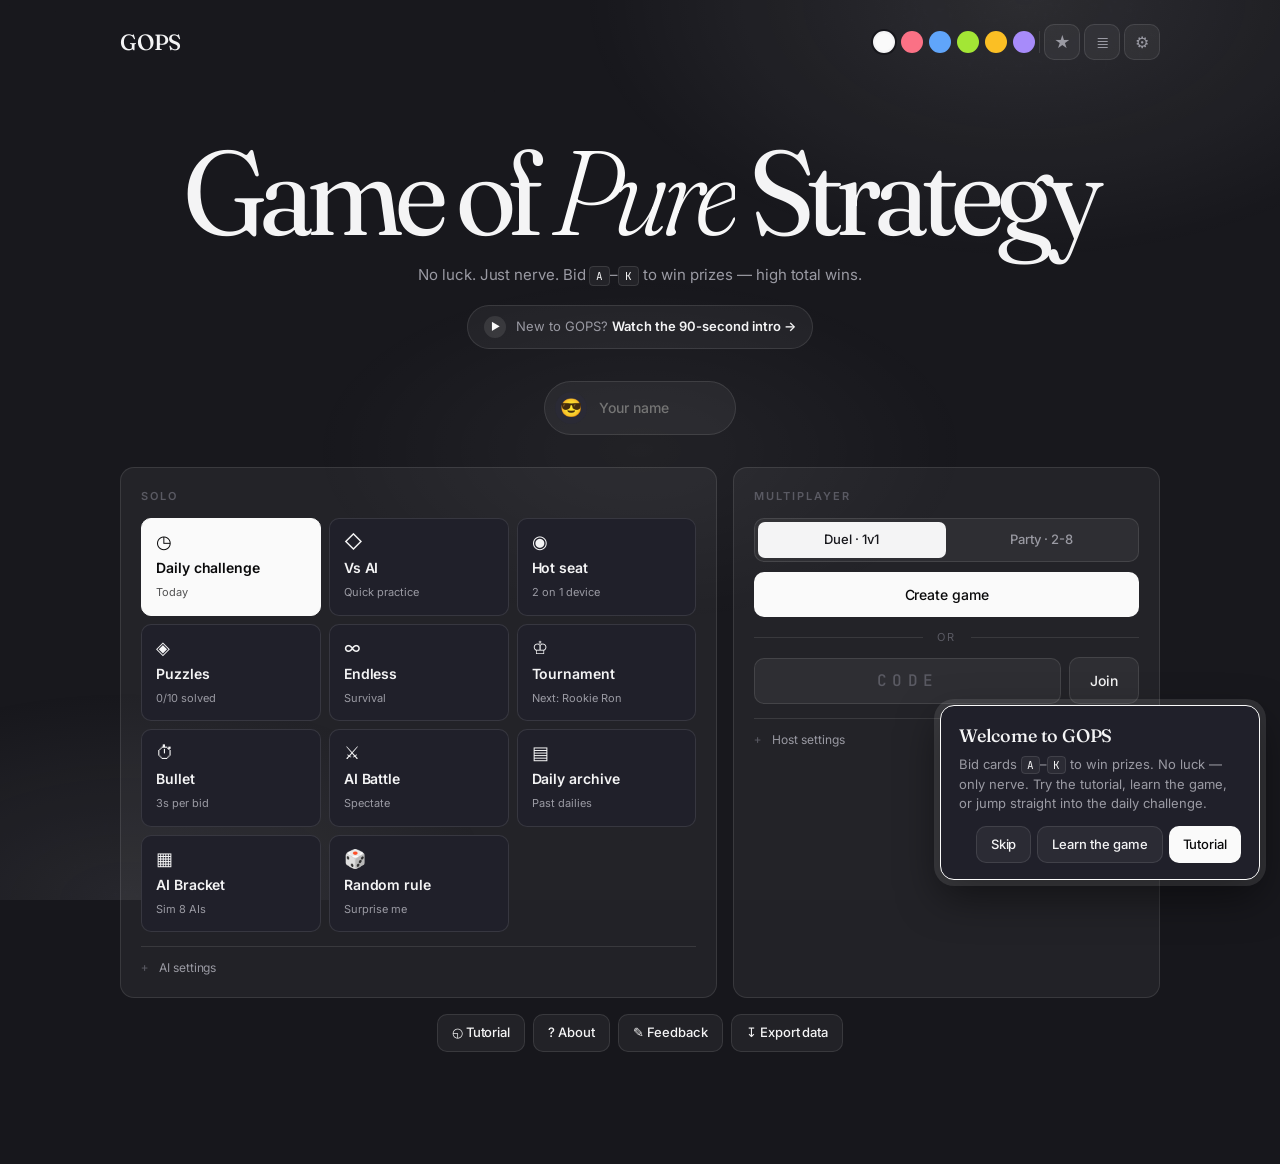
==== commit 84459303: "Remove light mode; soften the near-black background GOPS is now dark-only. The light mode never real" ====
--- a/index.html
+++ b/index.html
@@ -4,8 +4,7 @@
 <meta charset="UTF-8">
 <meta name="viewport" content="width=device-width, initial-scale=1.0, viewport-fit=cover">
 <meta name="color-scheme" content="dark light">
-<meta name="theme-color" content="#0a0a0b" media="(prefers-color-scheme: dark)">
-<meta name="theme-color" content="#fafafa" media="(prefers-color-scheme: light)">
+<meta name="theme-color" content="#17171c">
 <meta name="description" content="GOPS — Game of Pure Strategy. A no-luck card duel. Play solo, vs AI, or with a friend.">
 
 <title>GOPS</title>
@@ -56,7 +55,6 @@
     <div class="topbar-actions">
       <div class="theme-row" id="theme-row" role="group" aria-label="Accent color"></div>
       <span class="divider-y"></span>
-      <button class="btn-icon" id="mode-toggle-btn" title="Light/dark" aria-label="Toggle light/dark">◐</button>
       <button class="btn-icon" id="achievements-btn" title="Achievements" aria-label="Achievements">★</button>
       <button class="btn-icon" id="stats-btn" title="Statistics" aria-label="Statistics">≣</button>
       <button class="btn-icon" id="settings-btn" title="Settings" aria-label="Settings">⚙</button>
@@ -294,18 +292,23 @@
       </div>
 
       <div class="center-stack">
-        <div class="zone">
-          <div class="zone-head"><span>Current prize</span><span class="pot-chip" id="pot-chip" hidden></span></div>
-          <div class="prize-area" id="prize-area"></div>
-        </div>
-        <div class="zone">
-          <div class="zone-head"><span>Bids</span><span class="timer-text" id="timer-text"></span></div>
-          <div class="bid-area">
+        <div class="zone arena">
+          <div class="zone-head">
+            <span>Arena</span>
+            <span class="zone-head-meta">
+              <span class="pot-chip" id="pot-chip" hidden></span>
+              <span class="timer-text" id="timer-text"></span>
+            </span>
+          </div>
+          <div class="arena-row">
             <div class="bid-col me">
               <span class="bid-label" id="me-bid-label">You</span>
               <div class="bid-slot" id="me-bid"></div>
             </div>
-            <div class="bid-divider">vs</div>
+            <div class="prize-col">
+              <span class="bid-label prize-label">Prize</span>
+              <div class="prize-area" id="prize-area"></div>
+            </div>
             <div class="bid-col them">
               <span class="bid-label" id="them-bid-label">Them</span>
               <div class="bid-slot" id="them-bid"></div>
--- a/styles.css
+++ b/styles.css
@@ -15,15 +15,15 @@
 
 /* ---------- Design tokens ---------- */
 :root {
-  /* Surfaces (dark default) */
-  --bg: #0a0a0b;
-  --bg-elev-1: #131316;
-  --bg-elev-2: #1a1a1f;
-  --surface: rgba(255, 255, 255, 0.04);
-  --surface-hover: rgba(255, 255, 255, 0.07);
-  --surface-active: rgba(255, 255, 255, 0.10);
-  --border: rgba(255, 255, 255, 0.08);
-  --border-strong: rgba(255, 255, 255, 0.16);
+  /* Surfaces (dark only — light mode removed) */
+  --bg: #17171c;          /* softer than near-black; easier on the eyes */
+  --bg-elev-1: #20202a;
+  --bg-elev-2: #2a2a35;
+  --surface: rgba(255, 255, 255, 0.05);
+  --surface-hover: rgba(255, 255, 255, 0.08);
+  --surface-active: rgba(255, 255, 255, 0.12);
+  --border: rgba(255, 255, 255, 0.10);
+  --border-strong: rgba(255, 255, 255, 0.20);
 
   /* Text */
   --ink: #f4f4f5;
@@ -84,41 +84,7 @@
 [data-theme="amber"]  { --me: #fbbf24; --me-soft: rgba(251,191,36,0.12); --me-glow: rgba(251,191,36,0.28); }
 [data-theme="violet"] { --me: #a78bfa; --me-soft: rgba(167,139,250,0.14); --me-glow: rgba(167,139,250,0.30); }
 
-/* Light mode */
-[data-mode="light"] {
-  --bg: #fafafa;
-  --bg-elev-1: #ffffff;
-  --bg-elev-2: #f4f4f5;
-  --surface: rgba(0, 0, 0, 0.035);
-  --surface-hover: rgba(0, 0, 0, 0.055);
-  --surface-active: rgba(0, 0, 0, 0.085);
-  --border: rgba(0, 0, 0, 0.08);
-  --border-strong: rgba(0, 0, 0, 0.16);
-  --ink: #0a0a0b;
-  --ink-dim: #52525b;
-  --ink-faint: #a1a1aa;
-  --ink-ghost: #d4d4d8;
-  --card-face: #0a0a0b;
-  --card-face-2: #1a1a1f;
-  --card-ink: #fafafa;
-  --card-shadow: 0 1px 0 rgba(255,255,255,0.05) inset, 0 -1px 0 rgba(0,0,0,0.25) inset, 0 8px 24px rgba(0,0,0,0.12), 0 2px 6px rgba(0,0,0,0.08);
-  --opp: #71717a;
-  --opp-soft: rgba(113,113,122,0.10);
-  --opp-glow: rgba(113,113,122,0.18);
-}
-
-/* Auto follow system if user hasn't picked a mode */
-@media (prefers-color-scheme: light) {
-  :root:not([data-mode]) {
-    --bg: #fafafa; --bg-elev-1: #ffffff; --bg-elev-2: #f4f4f5;
-    --surface: rgba(0,0,0,0.035); --surface-hover: rgba(0,0,0,0.055); --surface-active: rgba(0,0,0,0.085);
-    --border: rgba(0,0,0,0.08); --border-strong: rgba(0,0,0,0.16);
-    --ink: #0a0a0b; --ink-dim: #52525b; --ink-faint: #a1a1aa; --ink-ghost: #d4d4d8;
-    --card-face: #0a0a0b; --card-face-2: #1a1a1f; --card-ink: #fafafa;
-    --card-shadow: 0 1px 0 rgba(255,255,255,0.05) inset, 0 -1px 0 rgba(0,0,0,0.25) inset, 0 8px 24px rgba(0,0,0,0.12), 0 2px 6px rgba(0,0,0,0.08);
-    --opp: #71717a; --opp-soft: rgba(113,113,122,0.10); --opp-glow: rgba(113,113,122,0.18);
-  }
-}
+/* Light mode + system auto-follow intentionally removed — GOPS is dark-only. */
 
 @media (prefers-reduced-motion: reduce) {
   *, *::before, *::after { animation-duration: 0.01ms !important; animation-iteration-count: 1 !important; transition-duration: 0.01ms !important; scroll-behavior: auto !important; }
@@ -182,21 +148,43 @@
 }
 body.in-game .zone { padding: 14px 16px; min-height: 0; overflow: hidden; }
 body.in-game .center-stack { gap: 10px; min-height: 0; height: 100%; }
-/* Prize zone sizes to its content (prize card + chrome). Min covers the
-   smallest prize card variant; no max — let it grow on tall viewports. */
-body.in-game .center-stack > .zone:nth-child(1) {
-  flex: 0 0 auto;
-  min-height: 180px;
-}
-/* Bids zone gets a HARD min-height for the bid-col (~135px) + zone-head
-   (~25px) + padding (~28px) = ~190px. flex: 1 means it gets the remainder. */
-body.in-game .center-stack > .zone:nth-child(2) {
-  flex: 1 1 200px;
-  min-height: 200px;
+/* Single Arena zone replaces the old prize+bids stack. Stretches but
+   centers its content so the row sits in the middle of the available space.
+   No border / no surface — the cards are the visual structure. */
+body.in-game .center-stack > .zone.arena {
+  flex: 1 1 auto;
+  min-height: 220px;
   overflow: visible;
-}
-body.in-game .prize-area { min-height: 110px; flex: 1 1 auto; display: grid; place-items: center; }
-body.in-game .bid-area { height: auto; min-height: 130px; }
+  display: flex;
+  flex-direction: column;
+  justify-content: center;
+  background: transparent;
+  border: 0;
+  padding: 8px 12px;
+}
+body.in-game .arena > .zone-head { display: none; }
+body.in-game .arena .arena-row { min-height: 160px; flex: 0 0 auto; }
+body.in-game .prize-area { min-height: 0; }
+
+/* Hand + score header: also borderless in-game */
+body.in-game .hand-zone {
+  background: transparent;
+  border: 0;
+  padding: 10px 8px;
+}
+body.in-game .game-head {
+  background: transparent;
+  border: 0;
+  padding: 8px 4px;
+}
+
+/* Score name labels: use ink color so they stay readable in light mode
+   (the accent --me is white in mono theme — invisible on white bg). */
+body.in-game .score-name.me .label,
+body.in-game .score-name.them .label {
+  color: var(--ink);
+  font-weight: 700;
+}
 body.in-game .hand-zone {
   flex-shrink: 0;
   padding: 14px 18px;
@@ -252,8 +240,8 @@
   body.in-game .chat { order: 7; }
   body.in-game .center-stack { gap: 6px; height: auto; }
   body.in-game .center-stack > .zone { flex: 0 0 auto; }
-  body.in-game .center-stack > .zone:nth-child(1) { min-height: 140px; }
-  body.in-game .center-stack > .zone:nth-child(2) { min-height: 110px; }
+  body.in-game .center-stack > .zone.arena { min-height: 180px; }
+  body.in-game .arena .arena-row { min-height: 130px; gap: 8px; padding: 4px 0; }
   body.in-game .zone { overflow: visible; }
   body.in-game .game-head { padding: 8px 10px; gap: 8px; }
   body.in-game .score-num { font-size: 28px; }
@@ -929,10 +917,11 @@
 .prize-area {
   display: flex; align-items: center; justify-content: center;
   min-height: 140px;
-  position: relative;
+}
+.zone-head-meta {
+  display: flex; align-items: center; gap: 8px;
 }
 .pot-chip {
-  position: absolute; top: 0; right: 0;
   font-family: var(--font-mono);
   font-size: 11px;
   color: var(--gold);
@@ -940,6 +929,29 @@
   border: 1px solid rgba(245,208,98,0.3);
   padding: 4px 8px;
   border-radius: 999px;
+}
+
+/* Arena: merged prize + bids — three columns (YOU | PRIZE | THEM) */
+.arena .arena-row {
+  display: grid;
+  grid-template-columns: 1fr auto 1fr;
+  align-items: end;
+  justify-items: center;
+  gap: clamp(16px, 4vw, 40px);
+  min-height: 180px;
+  padding: 8px 0;
+}
+.prize-col {
+  display: flex;
+  flex-direction: column;
+  align-items: center;
+  gap: 8px;
+}
+.prize-col .prize-label {
+  color: var(--gold);
+}
+.prize-col .prize-area {
+  min-height: 0;
 }
 
 /* Bid area */
@@ -968,8 +980,10 @@
   font-size: 10px; text-transform: uppercase; letter-spacing: 0.2em;
   color: var(--ink-faint); font-weight: 600;
 }
-.bid-col.me .bid-label { color: var(--me); }
-.bid-col.them .bid-label { color: var(--opp); }
+/* Use ink-dim so the labels stay readable in both light and dark mode
+   (the accent --me is white in mono theme — disappears on white bg). */
+.bid-col.me .bid-label { color: var(--ink-dim); }
+.bid-col.them .bid-label { color: var(--ink-dim); }
 .bid-divider {
   font-family: var(--font-serif);
   font-style: italic;
@@ -982,6 +996,13 @@
   height: 112px;
   display: grid;
   place-items: center;
+  border-radius: 10px;
+  transition: border-color 0.2s, background 0.2s;
+}
+/* Empty slot: dashed placeholder so the user can see where the bid will land. */
+.bid-slot:empty {
+  border: 2px dashed var(--border-strong);
+  background: var(--surface);
 }
 /* All cards inside the bid-slot — played, opp, face-down, drop-zone — use a
    fixed size that matches the slot. They never overflow. */
@@ -1096,7 +1117,6 @@
   border: 1px solid rgba(255,255,255,0.25);
   box-shadow: var(--card-shadow);
 }
-[data-mode="light"] .card.in-hand { border-color: rgba(0,0,0,0.1); }
 .card.in-hand:hover:not(.used):not(.locked) {
   transform: translateY(-10px) scale(1.04);
   box-shadow: 0 1px 0 rgba(255,255,255,0.4) inset, 0 -1px 0 rgba(0,0,0,0.08) inset, 0 16px 32px var(--me-glow), 0 4px 10px rgba(0,0,0,0.35);
@@ -1349,7 +1369,6 @@
   padding: 20px;
   animation: fade-in 0.2s;
 }
-[data-mode="light"] .scrim { background: rgba(0,0,0,0.4); }
 .modal {
   background: var(--bg-elev-1);
   border: 1px solid var(--border);
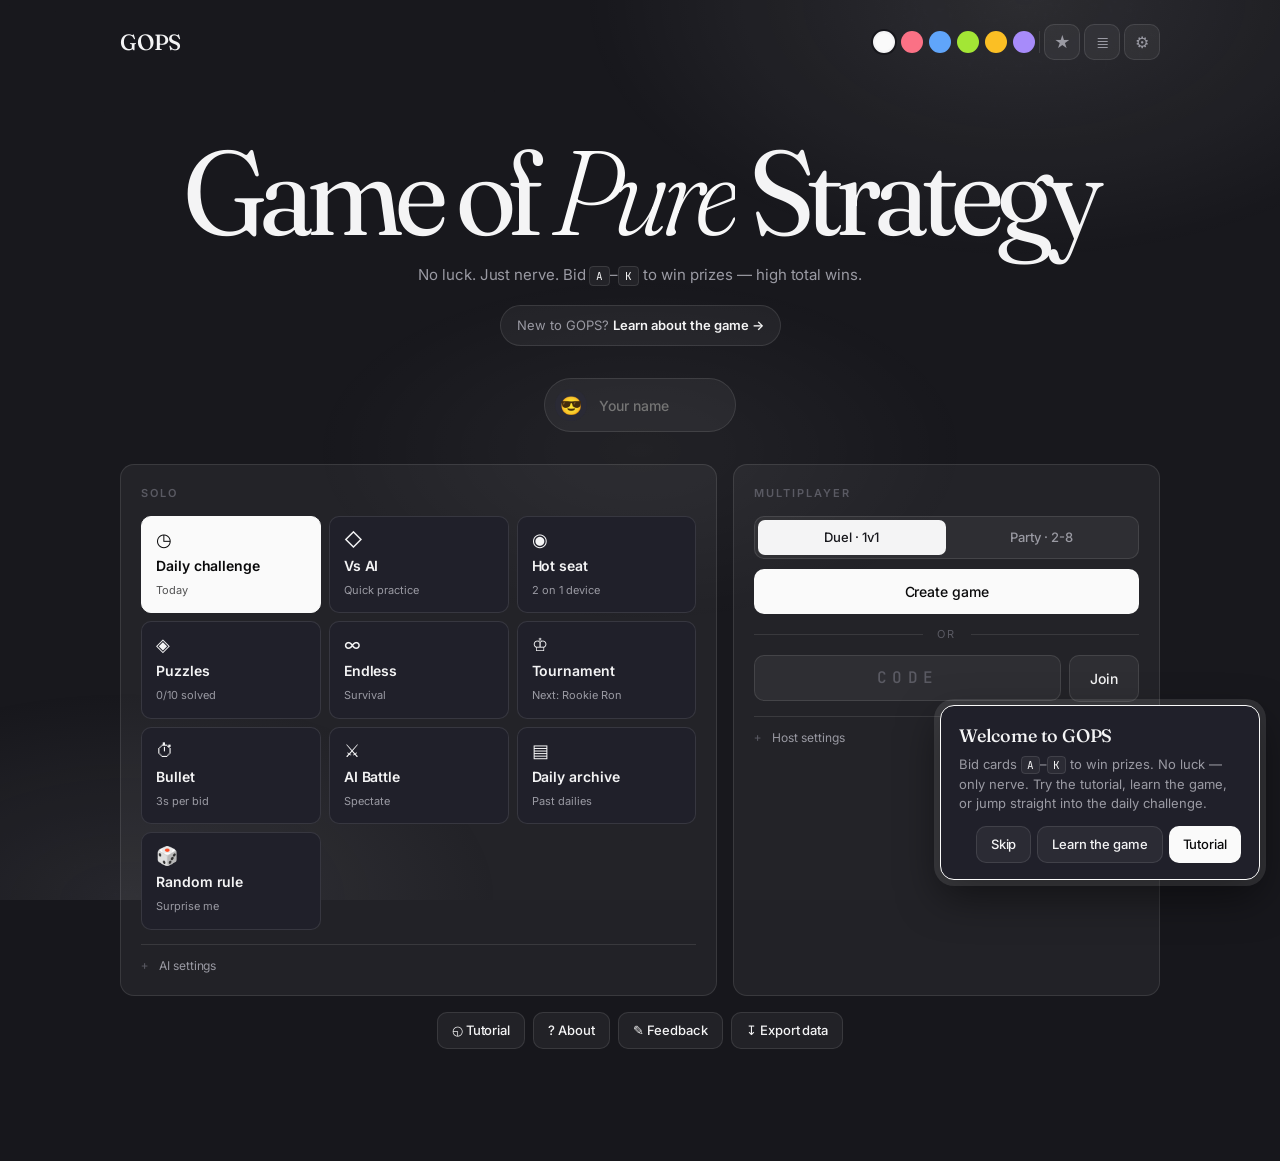
==== commit 7df504f4: "Remove AI Bracket; clarify hero CTA; show 'ACE' pip everywhere AI Bracket cut entirely — the simulat" ====
--- a/index.html
+++ b/index.html
@@ -67,8 +67,7 @@
       <h1>Game of <em>Pure</em> Strategy</h1>
       <p class="tagline">No luck. Just nerve. Bid <kbd>A</kbd>–<kbd>K</kbd> to win prizes — high total wins.</p>
       <button class="hero-learn" id="hero-learn-btn" type="button">
-        <span class="hero-learn-icon">▶</span>
-        <span>New to GOPS? <b>Watch the 90-second intro →</b></span>
+        <span>New to GOPS? <b>Learn about the game →</b></span>
       </button>
     </div>
 
@@ -137,11 +136,6 @@
               <span class="tile-icon">▤</span>
               <span class="tile-label">Daily archive</span>
               <span class="tile-sub" id="archive-sub">Past dailies</span>
-            </button>
-            <button class="tile" id="bracket-tile">
-              <span class="tile-icon">▦</span>
-              <span class="tile-label">AI Bracket</span>
-              <span class="tile-sub">Sim 8 AIs</span>
             </button>
             <button class="tile" id="random-tile">
               <span class="tile-icon">🎲</span>
@@ -297,7 +291,6 @@
             <span>Arena</span>
             <span class="zone-head-meta">
               <span class="pot-chip" id="pot-chip" hidden></span>
-              <span class="timer-text" id="timer-text"></span>
             </span>
           </div>
           <div class="arena-row">
@@ -314,7 +307,10 @@
               <div class="bid-slot" id="them-bid"></div>
             </div>
           </div>
-          <div class="timer" id="timer" hidden><div class="timer-bar" id="timer-bar"></div></div>
+          <div class="timer-wrap" id="timer" hidden>
+            <span class="timer-text" id="timer-text"></span>
+            <div class="timer-bar-track"><div class="timer-bar" id="timer-bar"></div></div>
+          </div>
           <div class="confirm-row" id="confirm-row"></div>
         </div>
       </div>
@@ -493,15 +489,6 @@
     </div>
   </div>
 
-  <div class="scrim" id="modal-bracket" hidden role="dialog" aria-modal="true" aria-labelledby="modal-bracket-title">
-    <div class="modal">
-      <div class="modal-head"><h2 id="modal-bracket-title">AI Bracket</h2><button class="modal-close" data-close="modal-bracket" aria-label="Close">×</button></div>
-      <p class="modal-desc">8 personalities, single-elimination. Click run to simulate.</p>
-      <div style="display:flex;justify-content:center;margin-bottom:14px"><button class="btn btn-primary btn-sm" id="bracket-run-btn">▷ Run bracket</button></div>
-      <div id="bracket-results"></div>
-    </div>
-  </div>
-
   <div id="onboarding" class="onboarding" hidden>
     <div class="onboarding-card">
       <h3>Welcome to GOPS</h3>
@@ -533,31 +520,14 @@
     <div class="modal">
       <div class="modal-head"><h2 id="modal-settings-title">Settings</h2><button class="modal-close" data-close="modal-settings" aria-label="Close">×</button></div>
 
-      <h3 style="font-size:11px;text-transform:uppercase;letter-spacing:0.18em;color:var(--ink-faint);font-weight:600;margin-bottom:10px">Card back</h3>
-      <div id="cardback-picker" style="display:flex;gap:8px;flex-wrap:wrap;justify-content:center;margin-bottom:24px"></div>
-
-      <h3 style="font-size:11px;text-transform:uppercase;letter-spacing:0.18em;color:var(--ink-faint);font-weight:600;margin-bottom:10px">Audio &amp; haptics</h3>
+      <h3 style="font-size:11px;text-transform:uppercase;letter-spacing:0.18em;color:var(--ink-faint);font-weight:600;margin-bottom:10px">Audio</h3>
       <div class="settings-grid">
         <div class="field"><label class="field-label" for="set-sound">Sound</label><select class="select" id="set-sound"><option value="1">On</option><option value="0">Off</option></select></div>
-        <div class="field"><label class="field-label" for="set-haptics">Haptics</label><select class="select" id="set-haptics"><option value="1">On</option><option value="0">Off</option></select></div>
       </div>
 
       <h3 style="font-size:11px;text-transform:uppercase;letter-spacing:0.18em;color:var(--ink-faint);font-weight:600;margin:24px 0 10px">Gameplay</h3>
       <div class="settings-grid">
-        <div class="field"><label class="field-label" for="set-handsort">Hand sort</label><select class="select" id="set-handsort"><option value="asc">A → K</option><option value="desc">K → A</option><option value="used-last">Used last</option></select></div>
-        <div class="field"><label class="field-label" for="set-animspeed">Animation</label><select class="select" id="set-animspeed"><option value="0.5">Fast</option><option value="1" selected>Normal</option><option value="1.5">Slow</option></select></div>
         <div class="field"><label class="field-label" for="set-coach">Coach insights</label><select class="select" id="set-coach"><option value="1">On</option><option value="0">Off</option></select></div>
-        <div class="field"><label class="field-label" for="set-cbsafe">CB-safe palette</label><select class="select" id="set-cbsafe"><option value="0">Off</option><option value="1">On</option></select></div>
-      </div>
-
-      <h3 style="font-size:11px;text-transform:uppercase;letter-spacing:0.18em;color:var(--ink-faint);font-weight:600;margin:24px 0 10px">Custom theme</h3>
-      <div class="settings-grid">
-        <div class="field"><label class="field-label" for="set-accent">Your accent</label><input class="input" type="color" id="set-accent" value="#fafafa"></div>
-        <div class="field"><label class="field-label" for="set-opp">Opponent</label><input class="input" type="color" id="set-opp" value="#a1a1aa"></div>
-      </div>
-      <div style="display:flex;gap:8px;justify-content:center;margin-top:10px">
-        <button class="btn btn-ghost btn-sm" id="apply-custom-btn">Apply custom</button>
-        <button class="btn btn-ghost btn-sm" id="clear-custom-btn">Clear custom</button>
       </div>
 
       <h3 style="font-size:11px;text-transform:uppercase;letter-spacing:0.18em;color:var(--ink-faint);font-weight:600;margin:24px 0 10px">Data</h3>
@@ -566,11 +536,6 @@
         <button class="btn btn-ghost btn-sm" id="import-btn">↥ Import</button>
         <button class="btn btn-ghost btn-sm" id="export-btn-2">↧ Export</button>
         <button class="btn btn-ghost btn-sm" id="reset-data-btn">⌫ Reset all</button>
-      </div>
-
-      <div id="install-area" hidden style="margin-top:24px;padding:14px;background:var(--surface);border:1px solid var(--border);border-radius:var(--r-sm);text-align:center">
-        <p style="font-size:13px;margin-bottom:8px;color:var(--ink-dim)">Install GOPS as an app</p>
-        <button class="btn btn-primary btn-sm" id="install-btn">Install</button>
       </div>
     </div>
   </div>
--- a/styles.css
+++ b/styles.css
@@ -1035,14 +1035,28 @@
 }
 .confirm-prompt b { color: var(--me); font-weight: 600; font-family: var(--font-serif); font-size: 16px; margin: 0 2px; }
 
-/* Timer */
-.timer {
+/* Timer — seconds number above a thin progress bar, both right-aligned */
+.timer-wrap {
+  display: flex;
+  flex-direction: column;
+  align-items: stretch;
+  gap: 4px;
+  margin-top: 8px;
+}
+.timer-text {
+  font-family: var(--font-mono);
+  font-size: 13px;
+  color: var(--ink-dim);
+  font-variant-numeric: tabular-nums;
+  align-self: flex-end;
+  line-height: 1;
+}
+.timer-text.urgent { color: var(--lose); font-weight: 700; }
+.timer-bar-track {
   height: 3px;
   background: var(--ink-ghost);
   border-radius: 999px;
   overflow: hidden;
-  position: relative;
-  margin-top: 8px;
 }
 .timer-bar {
   height: 100%;
@@ -1054,8 +1068,6 @@
 .timer-bar.warn { background: var(--gold); }
 .timer-bar.urgent { background: var(--lose); animation: timer-pulse 0.5s ease-in-out infinite alternate; }
 @keyframes timer-pulse { from { opacity: 0.65; } to { opacity: 1; } }
-.timer-text { font-family: var(--font-mono); font-size: 11px; color: var(--ink-dim); font-variant-numeric: tabular-nums; }
-.timer-text.urgent { color: var(--lose); }
 
 /* Mini-card grid (prizes left, opponent's hand) */
 .mini-grid {
@@ -1833,37 +1845,6 @@
 .onboarding-actions { display: flex; justify-content: flex-end; gap: 6px; }
 @media (max-width: 600px) { .onboarding { left: 12px; right: 12px; bottom: 12px; } .onboarding-card { max-width: none; } }
 
-/* Bracket result */
-.bracket-stage { margin-bottom: 14px; }
-.bracket-stage-name { font-size: 11px; text-transform: uppercase; letter-spacing: 0.15em; color: var(--ink-faint); margin-bottom: 6px; }
-.bracket-match {
-  display: grid;
-  grid-template-columns: 1fr auto 1fr;
-  align-items: center;
-  gap: 12px;
-  padding: 8px 12px;
-  background: var(--surface);
-  border: 1px solid var(--border);
-  border-radius: var(--r-sm);
-  margin-bottom: 4px;
-  font-size: 13px;
-}
-.bracket-match .bm-a, .bracket-match .bm-b { color: var(--ink-dim); text-transform: capitalize; }
-.bracket-match .bm-a.win, .bracket-match .bm-b.win { color: var(--ink); font-weight: 600; }
-.bracket-match .bm-score { font-family: var(--font-mono); font-size: 12px; color: var(--ink-faint); font-variant-numeric: tabular-nums; }
-.bracket-champion {
-  text-align: center;
-  padding: 16px;
-  background: linear-gradient(135deg, var(--gold), color-mix(in oklab, var(--gold) 60%, #b58400));
-  color: var(--gold-ink);
-  border-radius: var(--r-md);
-  margin-top: 12px;
-  font-family: var(--font-serif);
-  font-size: 22px;
-  font-weight: 500;
-  text-transform: capitalize;
-}
-
 /* ---------- Power card ---------- */
 .card.power {
   background: linear-gradient(135deg, #1a1a2e 0%, #16213e 50%, #0f0f1e 100%);
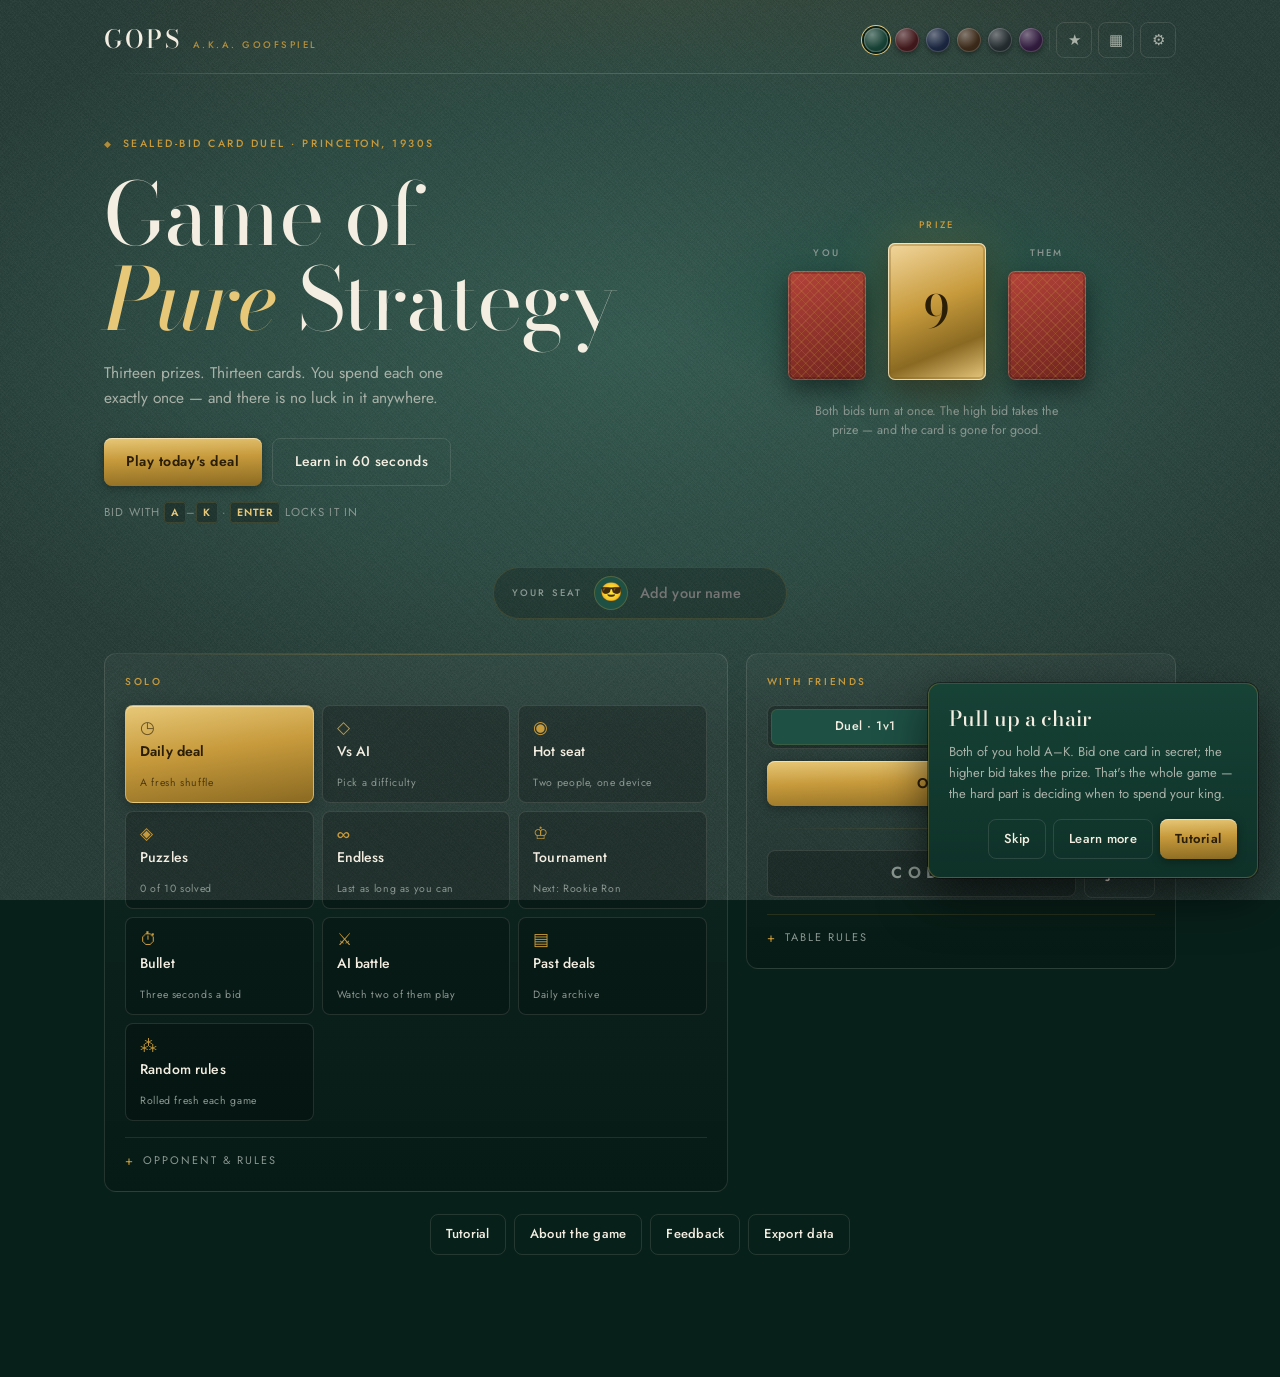
==== commit 536766c1: "Redesign: "Baize & Brass" Reframe the whole interface around what GOPS actually is — a 1920s parlour" ====
--- a/index.html
+++ b/index.html
@@ -1,26 +1,26 @@
 <!DOCTYPE html>
-<html lang="en" data-theme="mono">
+<html lang="en" data-theme="emerald">
 <head>
 <meta charset="UTF-8">
 <meta name="viewport" content="width=device-width, initial-scale=1.0, viewport-fit=cover">
-<meta name="color-scheme" content="dark light">
-<meta name="theme-color" content="#17171c">
-<meta name="description" content="GOPS — Game of Pure Strategy. A no-luck card duel. Play solo, vs AI, or with a friend.">
+<meta name="color-scheme" content="dark">
+<meta name="theme-color" content="#0B261F">
+<meta name="description" content="GOPS — Game of Pure Strategy. A sealed-bid card duel with no luck in it. Play the daily deal, take on the AI, or open a table for friends.">
 
 <title>GOPS</title>
 
 <link rel="manifest" href="manifest.json">
-<link rel="icon" href="data:image/svg+xml;utf8,&lt;svg xmlns='http://www.w3.org/2000/svg' viewBox='0 0 100 100'&gt;&lt;rect width='100' height='100' rx='22' fill='%230a0a0b'/&gt;&lt;text x='50' y='66' font-family='Georgia,serif' font-size='52' font-weight='500' text-anchor='middle' fill='%23f4f4f5'&gt;G&lt;/text&gt;&lt;/svg&gt;">
+<link rel="icon" href="data:image/svg+xml;utf8,&lt;svg xmlns='http://www.w3.org/2000/svg' viewBox='0 0 100 100'&gt;&lt;rect width='100' height='100' rx='22' fill='%230E3128'/&gt;&lt;text x='50' y='68' font-family='Didot,Georgia,serif' font-size='56' text-anchor='middle' fill='%23C79A3C'&gt;G&lt;/text&gt;&lt;/svg&gt;">
 
 <meta property="og:title" content="GOPS — Game of Pure Strategy">
-<meta property="og:description" content="A no-luck card duel. Bid wisely. Play solo, vs AI, or with a friend.">
+<meta property="og:description" content="A sealed-bid card duel with no luck in it. Both bids turn at once; the high bid takes the prize.">
 <meta property="og:type" content="website">
 <meta name="twitter:card" content="summary">
 
 <link rel="preconnect" href="https://fonts.googleapis.com">
 <link rel="preconnect" href="https://fonts.gstatic.com" crossorigin>
-<link rel="preload" as="style" href="https://fonts.googleapis.com/css2?family=Fraunces:opsz,wght,SOFT@9..144,300..700,30..100&family=Inter:wght@400;500;600;700&family=JetBrains+Mono:wght@400;500&display=swap">
-<link rel="stylesheet" href="https://fonts.googleapis.com/css2?family=Fraunces:opsz,wght,SOFT@9..144,300..700,30..100&family=Inter:wght@400;500;600;700&family=JetBrains+Mono:wght@400;500&display=swap">
+<link rel="preload" as="style" href="https://fonts.googleapis.com/css2?family=Bodoni+Moda:ital,opsz,wght@0,6..96,400..800;1,6..96,400..700&family=Jost:ital,wght@0,300..700;1,400&display=swap">
+<link rel="stylesheet" href="https://fonts.googleapis.com/css2?family=Bodoni+Moda:ital,opsz,wght@0,6..96,400..800;1,6..96,400..700&family=Jost:ital,wght@0,300..700;1,400&display=swap">
 
 <link rel="stylesheet" href="styles.css">
 
@@ -33,7 +33,7 @@
       .then(function (d) {
         if (!d || typeof d.count !== 'number') return;
         var el = document.getElementById('visit-counter');
-        if (el) el.textContent = d.count.toLocaleString('en-US') + ' hits';
+        if (el) el.textContent = d.count.toLocaleString('en-US') + ' visits';
       })
       .catch(function () {});
     // Clean up stale GoatCounter visitor cache from earlier versions
@@ -51,12 +51,15 @@
 
   <!-- ===== TOP BAR ===== -->
   <header class="topbar">
-    <div class="brand">GOPS</div>
+    <div class="brand">
+      <span class="brand-name">GOPS</span>
+      <span class="brand-sub">a.k.a. Goofspiel</span>
+    </div>
     <div class="topbar-actions">
-      <div class="theme-row" id="theme-row" role="group" aria-label="Accent color"></div>
+      <div class="theme-row" id="theme-row" role="group" aria-label="Table felt"></div>
       <span class="divider-y"></span>
       <button class="btn-icon" id="achievements-btn" title="Achievements" aria-label="Achievements">★</button>
-      <button class="btn-icon" id="stats-btn" title="Statistics" aria-label="Statistics">≣</button>
+      <button class="btn-icon" id="stats-btn" title="Statistics" aria-label="Statistics">▦</button>
       <button class="btn-icon" id="settings-btn" title="Settings" aria-label="Settings">⚙</button>
     </div>
   </header>
@@ -64,22 +67,47 @@
   <!-- ===== LOBBY ===== -->
   <section id="lobby">
     <div class="hero">
-      <h1>Game of <em>Pure</em> Strategy</h1>
-      <p class="tagline">No luck. Just nerve. Bid <kbd>A</kbd>–<kbd>K</kbd> to win prizes — high total wins.</p>
-      <button class="hero-learn" id="hero-learn-btn" type="button">
-        <span>New to GOPS? <b>Learn about the game →</b></span>
-      </button>
+      <div class="hero-copy">
+        <p class="eyebrow"><span class="eyebrow-mark">◆</span>Sealed-bid card duel · Princeton, 1930s</p>
+        <h1>Game of<br><em>Pure</em> Strategy</h1>
+        <p class="tagline">Thirteen prizes. Thirteen cards. You spend each one exactly once — and there is no luck in it anywhere.</p>
+        <div class="hero-actions">
+          <button class="btn btn-primary" id="hero-play-btn" type="button">Play today's deal</button>
+          <button class="btn btn-ghost" id="hero-learn-btn" type="button">Learn in 60 seconds</button>
+        </div>
+        <p class="hero-keys">Bid with <kbd>A</kbd>–<kbd>K</kbd> · <kbd>Enter</kbd> locks it in</p>
+      </div>
+
+      <!-- Signature: the sealed bid, turning. Both cards flip on the same beat. -->
+      <div class="hero-stage" aria-hidden="true">
+        <div class="deal">
+          <div class="deal-slot">
+            <span class="deal-lbl">You</span>
+            <div class="deal-card deal-me" data-rank="10"><span class="deal-rank">10</span></div>
+          </div>
+          <div class="deal-slot">
+            <span class="deal-lbl deal-lbl-prize">Prize</span>
+            <div class="deal-card deal-prize" data-rank="9"><span class="deal-rank">9</span></div>
+          </div>
+          <div class="deal-slot">
+            <span class="deal-lbl">Them</span>
+            <div class="deal-card deal-them" data-rank="4"><span class="deal-rank">4</span></div>
+          </div>
+        </div>
+        <p class="deal-caption">Both bids turn at once. The high bid takes the prize — and the card is gone for good.</p>
+      </div>
     </div>
 
     <div class="profile">
+      <span class="profile-label">Your seat</span>
       <button class="avatar" id="avatar-btn" title="Change avatar" aria-label="Change avatar" aria-haspopup="true" aria-expanded="false">😎</button>
-      <input class="name-input" id="name-input" type="text" placeholder="Your name" maxlength="14" aria-label="Your name">
+      <input class="name-input" id="name-input" type="text" placeholder="Add your name" maxlength="14" aria-label="Your name">
       <span class="divider" id="h2h-divider" hidden></span>
       <span class="h2h" id="h2h" aria-live="polite"></span>
     </div>
 
     <div id="resume" class="resume" hidden>
-      <div class="resume-text"><b>Resume game?</b><span id="resume-text"></span></div>
+      <div class="resume-text"><b>You left a game unfinished</b><span id="resume-text"></span></div>
       <div class="resume-actions">
         <button class="btn btn-ghost btn-sm" id="resume-discard">Discard</button>
         <button class="btn btn-primary btn-sm" id="resume-go">Resume</button>
@@ -94,18 +122,18 @@
           <div class="tiles">
             <button class="tile featured" id="daily-tile">
               <span class="tile-icon">◷</span>
-              <span class="tile-label">Daily challenge</span>
+              <span class="tile-label">Daily deal</span>
               <span class="tile-sub" id="daily-sub">Today</span>
             </button>
             <button class="tile" id="solo-tile">
               <span class="tile-icon">◇</span>
               <span class="tile-label">Vs AI</span>
-              <span class="tile-sub">Quick practice</span>
+              <span class="tile-sub">Pick a difficulty</span>
             </button>
             <button class="tile" id="hotseat-tile">
               <span class="tile-icon">◉</span>
               <span class="tile-label">Hot seat</span>
-              <span class="tile-sub">2 on 1 device</span>
+              <span class="tile-sub">Two people, one device</span>
             </button>
             <button class="tile" id="puzzle-tile">
               <span class="tile-icon">◈</span>
@@ -125,118 +153,122 @@
             <button class="tile" id="bullet-tile">
               <span class="tile-icon">⏱</span>
               <span class="tile-label">Bullet</span>
-              <span class="tile-sub">3s per bid</span>
+              <span class="tile-sub">Three seconds a bid</span>
             </button>
             <button class="tile" id="battle-tile">
               <span class="tile-icon">⚔</span>
-              <span class="tile-label">AI Battle</span>
-              <span class="tile-sub">Spectate</span>
+              <span class="tile-label">AI battle</span>
+              <span class="tile-sub">Watch two of them play</span>
             </button>
             <button class="tile" id="archive-tile">
               <span class="tile-icon">▤</span>
-              <span class="tile-label">Daily archive</span>
-              <span class="tile-sub" id="archive-sub">Past dailies</span>
+              <span class="tile-label">Past deals</span>
+              <span class="tile-sub" id="archive-sub">Daily archive</span>
             </button>
             <button class="tile" id="random-tile">
-              <span class="tile-icon">🎲</span>
-              <span class="tile-label">Random rule</span>
-              <span class="tile-sub">Surprise me</span>
+              <span class="tile-icon">⁂</span>
+              <span class="tile-label">Random rules</span>
+              <span class="tile-sub">Rolled fresh each game</span>
             </button>
           </div>
 
           <details class="expander" id="ai-settings">
-            <summary>AI settings</summary>
+            <summary>Opponent &amp; rules</summary>
             <div class="settings-grid">
               <div class="field"><label class="field-label" for="ai-deck">Deck</label><select class="select" id="ai-deck"><option value="5">5 cards</option><option value="7">7 cards</option><option value="9">9 cards</option><option value="11">11 cards</option><option value="13" selected>13 cards</option><option value="15">15 cards</option><option value="17">17 cards</option><option value="19">19 cards</option><option value="21">21 cards</option></select></div>
               <div class="field"><label class="field-label" for="ai-diff">Difficulty</label><select class="select" id="ai-diff"><option value="easy">Easy</option><option value="medium" selected>Medium</option><option value="hard">Hard</option></select></div>
               <div class="field"><label class="field-label" for="ai-persona">Personality</label><select class="select" id="ai-persona"><option value="balanced">Balanced</option><option value="aggressive">Aggressive</option><option value="defensive">Defensive</option><option value="bluffer">Bluffer</option><option value="mirror">Mirror</option></select></div>
-              <div class="field"><label class="field-label" for="ai-time">Time/bid (s)</label><input class="input" id="ai-time" type="number" min="0" max="600" value="0" inputmode="numeric"></div>
+              <div class="field"><label class="field-label" for="ai-time">Seconds a bid</label><input class="input" id="ai-time" type="number" min="0" max="600" value="0" inputmode="numeric" placeholder="0 = no clock"></div>
             </div>
-            <label style="display:flex;align-items:center;gap:8px;margin-top:10px;font-size:13px;color:var(--ink-dim);cursor:pointer">
-              <input type="checkbox" id="ai-power"> Enable Power card (★) — wild card that wins once
+            <label class="check-row">
+              <input type="checkbox" id="ai-power">
+              <span>Add the Power card <b>★</b> — one wild bid, worth the average prize</span>
             </label>
-            <div style="display:flex;gap:6px;margin-top:10px;flex-wrap:wrap">
-              <button class="btn btn-ghost btn-sm" id="ghost-tile" style="flex:1">▷ Play your ghost</button>
-              <button class="btn btn-ghost btn-sm" id="practice-tile" style="flex:1">◐ Practice (see AI hand)</button>
-              <button class="btn btn-ghost btn-sm" id="weekly-tile" style="flex:1">◴ Weekly puzzle</button>
+            <div class="expander-actions">
+              <button class="btn btn-ghost btn-sm" id="ghost-tile">Play your ghost</button>
+              <button class="btn btn-ghost btn-sm" id="practice-tile">Practice — see their hand</button>
+              <button class="btn btn-ghost btn-sm" id="weekly-tile">Weekly puzzle</button>
             </div>
           </details>
         </div>
 
         <!-- Multiplayer column -->
         <div class="panel">
-          <h3>Multiplayer</h3>
-          <div class="mp-mode-toggle" role="group" aria-label="Multiplayer mode">
+          <h3>With friends</h3>
+          <div class="mp-mode-toggle" role="group" aria-label="Table size">
             <button class="mp-mode-btn active" data-mode="duel" type="button">Duel · 1v1</button>
-            <button class="mp-mode-btn" data-mode="party" type="button">Party · 2-8</button>
-          </div>
-          <button class="btn btn-primary btn-block" id="create-btn">Create game</button>
+            <button class="mp-mode-btn" data-mode="party" type="button">Party · 2–8</button>
+          </div>
+          <button class="btn btn-primary btn-block" id="create-btn">Open a table</button>
           <div class="mp-or">or</div>
           <div class="mp-row">
-            <input class="input input-code" id="join-code" type="text" placeholder="CODE" maxlength="12" autocapitalize="characters" autocomplete="off" aria-label="Room code">
+            <input class="input input-code" id="join-code" type="text" placeholder="CODE" maxlength="12" autocapitalize="characters" autocomplete="off" aria-label="Table code">
             <button class="btn btn-ghost" id="join-btn">Join</button>
           </div>
           <details class="expander">
-            <summary>Host settings</summary>
+            <summary>Table rules</summary>
             <div class="settings-grid">
               <div class="field"><label class="field-label" for="host-code">Code</label><input class="input" id="host-code" type="text" placeholder="random" maxlength="10"></div>
-              <div class="field"><label class="field-label" for="host-deck">Deck</label><select class="select" id="host-deck"><option value="13">13</option><option value="7">7</option></select></div>
-              <div class="field"><label class="field-label" for="host-bestof">Best of</label><select class="select" id="host-bestof"><option value="1">1 (single)</option><option value="3">3</option><option value="5">5</option><option value="7">7</option><option value="9">9</option><option value="0">∞ Indefinite</option></select></div>
-              <div class="field"><label class="field-label" for="host-dir">Bid wins</label><select class="select" id="host-dir"><option value="high">High</option><option value="low">Low</option></select></div>
-              <div class="field"><label class="field-label" for="host-goal">Goal</label><select class="select" id="host-goal"><option value="most">Most pts</option><option value="fewest">Fewest pts</option></select></div>
-              <div class="field"><label class="field-label" for="host-tie">On tie</label><select class="select" id="host-tie"><option value="carry">Carry</option><option value="burn">Burn</option></select></div>
-              <div class="field"><label class="field-label" for="host-time">Time/bid (s)</label><input class="input" id="host-time" type="number" min="0" max="600" value="0" inputmode="numeric"></div>
-              <div class="field"><label class="field-label" for="host-stakes">Stakes</label><input class="input" id="host-stakes" type="text" placeholder="(optional)" maxlength="80"></div>
+              <div class="field"><label class="field-label" for="host-deck">Deck</label><select class="select" id="host-deck"><option value="13">13 cards</option><option value="7">7 cards</option></select></div>
+              <div class="field"><label class="field-label" for="host-bestof">Series</label><select class="select" id="host-bestof"><option value="1">Single game</option><option value="3">Best of 3</option><option value="5">Best of 5</option><option value="7">Best of 7</option><option value="9">Best of 9</option><option value="0">∞ Keep a tally</option></select></div>
+              <div class="field"><label class="field-label" for="host-dir">Bid that wins</label><select class="select" id="host-dir"><option value="high">High</option><option value="low">Low</option></select></div>
+              <div class="field"><label class="field-label" for="host-goal">Goal</label><select class="select" id="host-goal"><option value="most">Most points</option><option value="fewest">Fewest points</option></select></div>
+              <div class="field"><label class="field-label" for="host-tie">On a tie</label><select class="select" id="host-tie"><option value="carry">Carry over</option><option value="burn">Burn it</option></select></div>
+              <div class="field"><label class="field-label" for="host-time">Seconds a bid</label><input class="input" id="host-time" type="number" min="0" max="600" value="0" inputmode="numeric" placeholder="0 = no clock"></div>
+              <div class="field"><label class="field-label" for="host-stakes">Stakes</label><input class="input" id="host-stakes" type="text" placeholder="Loser buys coffee" maxlength="80"></div>
             </div>
-            <label style="display:flex;align-items:center;gap:8px;margin-top:10px;font-size:13px;color:var(--ink-dim);cursor:pointer">
-              <input type="checkbox" id="host-power"> Enable Power card (★)
+            <label class="check-row">
+              <input type="checkbox" id="host-power">
+              <span>Add the Power card <b>★</b></span>
             </label>
-            <button class="btn btn-ghost btn-sm" id="copy-challenge-btn" style="margin-top:10px;width:100%">Copy challenge link</button>
+            <div class="expander-actions">
+              <button class="btn btn-ghost btn-sm" id="copy-challenge-btn" style="flex:1">Copy challenge link</button>
+            </div>
           </details>
         </div>
       </div>
 
       <div class="lobby-foot">
-        <button class="btn btn-ghost btn-sm" id="tutorial-btn">◵ Tutorial</button>
-        <button class="btn btn-ghost btn-sm" id="about-btn">? About</button>
-        <button class="btn btn-ghost btn-sm" id="feedback-btn">✎ Feedback</button>
-        <button class="btn btn-ghost btn-sm" id="export-btn">↧ Export data</button>
+        <button class="btn btn-ghost btn-sm" id="tutorial-btn">Tutorial</button>
+        <button class="btn btn-ghost btn-sm" id="about-btn">About the game</button>
+        <button class="btn btn-ghost btn-sm" id="feedback-btn">Feedback</button>
+        <button class="btn btn-ghost btn-sm" id="export-btn">Export data</button>
       </div>
       <div id="visit-counter" class="visit-counter" aria-label="Site visitors"></div>
     </div>
 
     <!-- Host waiting -->
     <div id="host-info" class="host-card" hidden>
-      <div class="host-label">Share this code</div>
-      <div class="code" id="my-code" role="button" tabindex="0" title="Click to copy"></div>
-      <div class="copy-hint">Click to copy</div>
-      <div class="host-status" id="host-status"><span class="dot"></span>Waiting for them to join...</div>
-      <button class="btn btn-ghost btn-sm" id="host-cancel" style="margin-top:14px">Cancel</button>
+      <div class="host-label">Your table code</div>
+      <div class="code" id="my-code" role="button" tabindex="0" title="Tap to copy"></div>
+      <div class="copy-hint">Tap to copy</div>
+      <div class="host-status" id="host-status"><span class="dot"></span>Waiting for your opponent to sit down…</div>
+      <button class="btn btn-ghost btn-sm" id="host-cancel">Cancel</button>
     </div>
 
     <!-- Joiner waiting -->
     <div id="join-info" class="host-card" hidden>
-      <div class="host-status" id="join-status"><span class="dot"></span>Connecting...</div>
-      <button class="btn btn-ghost btn-sm" id="join-cancel" style="margin-top:14px">Cancel</button>
+      <div class="host-status" id="join-status"><span class="dot"></span>Connecting…</div>
+      <button class="btn btn-ghost btn-sm" id="join-cancel">Cancel</button>
     </div>
 
     <!-- Party room (N-player) lobby -->
     <div id="party-info" class="party-card" hidden>
       <div class="party-head">
         <div>
-          <div class="party-label">Party room</div>
+          <div class="party-label">Party table</div>
           <div class="party-code-display" id="party-code">—</div>
-          <div class="party-copy-hint" id="party-copy-hint">Click to copy</div>
+          <div class="party-copy-hint" id="party-copy-hint">Tap to copy</div>
         </div>
         <div class="party-controls">
-          <button class="btn-icon" id="mic-btn" title="Toggle microphone" aria-label="Toggle mic">🎤</button>
-          <button class="btn-icon" id="cam-btn" title="Toggle camera" aria-label="Toggle cam">🎥</button>
+          <button class="btn-icon" id="mic-btn" title="Turn microphone on" aria-label="Toggle mic">🎤</button>
+          <button class="btn-icon" id="cam-btn" title="Turn camera on" aria-label="Toggle cam">🎥</button>
         </div>
       </div>
-      <div class="party-status" id="party-status"><span class="dot"></span>Setting up...</div>
+      <div class="party-status" id="party-status"><span class="dot"></span>Setting up…</div>
       <div class="party-roster" id="party-roster"></div>
       <div class="party-actions">
-        <button class="btn btn-primary" id="party-start-btn" type="button" hidden>Start game</button>
+        <button class="btn btn-primary" id="party-start-btn" type="button" hidden>Deal the first prize</button>
         <button class="btn btn-ghost btn-sm" id="party-cancel" type="button">Leave</button>
       </div>
     </div>
@@ -252,7 +284,7 @@
         <div class="score-num me" id="me-score">0</div>
       </div>
       <div class="game-center">
-        <div class="round-pill">Round <b id="round-n">1</b> / <b id="round-tot">13</b></div>
+        <div class="round-pill"><span class="rp-word">Round</span><b id="round-n">1</b><span class="rp-of">of</span><b id="round-tot">13</b></div>
         <div class="mode-pill" id="mode-pill" hidden></div>
       </div>
       <div class="score-side them">
@@ -265,16 +297,16 @@
 
     <!-- Post-tutorial guidance: shown for the first few rounds after the tutorial -->
     <div class="guided-banner" id="guided-banner" hidden role="status" aria-live="polite">
-      <span class="guided-icon">💡</span>
+      <span class="guided-icon">◆</span>
       <span class="guided-text" id="guided-text"></span>
-      <button class="guided-close" id="guided-close" type="button" aria-label="Dismiss guidance">×</button>
-    </div>
-
-    <div class="game-actions" style="display:flex;justify-content:flex-end;gap:6px;margin-bottom:8px">
+      <button class="guided-close" id="guided-close" type="button" aria-label="Dismiss hint">×</button>
+    </div>
+
+    <div class="game-actions">
       <button class="btn-icon" id="chat-btn" title="Chat" aria-label="Chat" hidden>✎</button>
-      <button class="btn-icon" id="game-mic-btn" title="Toggle microphone" aria-label="Toggle mic" hidden>🎤</button>
-      <button class="btn-icon" id="game-cam-btn" title="Toggle camera" aria-label="Toggle cam" hidden>🎥</button>
-      <button class="btn-icon" id="history-btn" title="Round history" aria-label="History">≡</button>
+      <button class="btn-icon" id="game-mic-btn" title="Turn microphone on" aria-label="Toggle mic" hidden>🎤</button>
+      <button class="btn-icon" id="game-cam-btn" title="Turn camera on" aria-label="Toggle cam" hidden>🎥</button>
+      <button class="btn-icon" id="history-btn" title="Round history" aria-label="Round history">≡</button>
       <button class="btn-icon" id="sound-btn" title="Sound" aria-label="Toggle sound">♪</button>
       <button class="btn-icon" id="quit-btn" title="Quit" aria-label="Quit game">×</button>
     </div>
@@ -288,10 +320,7 @@
       <div class="center-stack">
         <div class="zone arena">
           <div class="zone-head">
-            <span>Arena</span>
-            <span class="zone-head-meta">
-              <span class="pot-chip" id="pot-chip" hidden></span>
-            </span>
+            <span>The table</span>
           </div>
           <div class="arena-row">
             <div class="bid-col me">
@@ -301,6 +330,7 @@
             <div class="prize-col">
               <span class="bid-label prize-label">Prize</span>
               <div class="prize-area" id="prize-area"></div>
+              <span class="pot-chip" id="pot-chip" hidden></span>
             </div>
             <div class="bid-col them">
               <span class="bid-label" id="them-bid-label">Them</span>
@@ -322,7 +352,7 @@
     </div>
 
     <div class="hand-zone">
-      <div class="zone-head" style="margin-bottom:10px"><span>Your hand</span><span class="meta" id="me-meta"></span></div>
+      <div class="zone-head"><span>Your hand</span><span class="meta" id="me-meta"></span></div>
       <div class="hand" id="hand"></div>
     </div>
 
@@ -333,7 +363,7 @@
     <div class="chat" id="chat" hidden>
       <div class="chat-msgs" id="chat-msgs" aria-live="polite"></div>
       <div class="chat-input-row">
-        <input class="input" id="chat-input" type="text" placeholder="Type a message..." maxlength="200" aria-label="Chat message">
+        <input class="input" id="chat-input" type="text" placeholder="Say something…" maxlength="200" aria-label="Chat message">
         <button class="btn btn-primary btn-sm" id="chat-send">Send</button>
       </div>
     </div>
@@ -354,35 +384,36 @@
 
     <div class="replay" id="replay" hidden>
       <div class="replay-head"><span>Replay</span><span id="replay-step">0 / 0</span></div>
+      <!-- Same seating as the table: you on the left, them on the right. -->
       <div class="replay-body">
+        <div class="replay-side me"><span class="lbl" id="rp-me-name">You</span><div id="rp-me"></div></div>
+        <div class="replay-prize"><span class="pz-lbl">Prize</span><div id="rp-prize"></div></div>
         <div class="replay-side them"><span class="lbl" id="rp-them-name">Them</span><div id="rp-them"></div></div>
-        <div class="replay-prize"><span class="pz-lbl">Prize</span><div id="rp-prize"></div></div>
-        <div class="replay-side me"><span class="lbl" id="rp-me-name">You</span><div id="rp-me"></div></div>
-      </div>
-      <input type="range" class="replay-track" id="replay-track" min="0" max="0" value="0">
+      </div>
+      <input type="range" class="replay-track" id="replay-track" min="0" max="0" value="0" aria-label="Scrub replay">
       <div class="replay-info" id="replay-info"></div>
     </div>
 
     <div class="analysis" id="analysis"></div>
 
     <div class="score-curve" id="score-curve-wrap" hidden>
-      <div class="curve-head">Score over rounds</div>
+      <div class="curve-head">Points banked, round by round</div>
       <canvas id="score-curve" width="560" height="160"></canvas>
     </div>
 
     <div class="coach" id="coach" hidden>
-      <div class="coach-head"><span>◐ Coach insights</span><button class="btn btn-xs btn-ghost" id="coach-toggle" type="button">Hide</button></div>
+      <div class="coach-head"><span>Where it turned</span><button class="btn btn-xs btn-ghost" id="coach-toggle" type="button">Hide</button></div>
       <div class="coach-list" id="coach-list"></div>
     </div>
 
     <div class="end-actions">
       <button class="btn btn-primary" id="rematch-btn">Rematch</button>
-      <button class="btn btn-ghost" id="share-img-btn">↧ Image</button>
-      <button class="btn btn-ghost" id="share-text-btn">⎙ Copy result</button>
-      <button class="btn btn-ghost" id="share-replay-btn">↗ Replay link</button>
-      <button class="btn btn-ghost" id="share-video-btn">▶ Replay video</button>
-      <button class="btn btn-ghost" id="history-btn-2">≡ Rounds</button>
-      <button class="btn btn-ghost" id="back-to-lobby-btn">← Lobby</button>
+      <button class="btn btn-ghost" id="share-img-btn">Save image</button>
+      <button class="btn btn-ghost" id="share-text-btn">Copy result</button>
+      <button class="btn btn-ghost" id="share-replay-btn">Copy replay link</button>
+      <button class="btn btn-ghost" id="share-video-btn">Save replay video</button>
+      <button class="btn btn-ghost" id="history-btn-2">Round history</button>
+      <button class="btn btn-ghost" id="back-to-lobby-btn">Back to lobby</button>
     </div>
     <p class="status" id="rematch-status" aria-live="polite"></p>
   </section>
@@ -392,8 +423,8 @@
     <div class="modal">
       <div class="modal-head"><h2 id="modal-history-title">Round history</h2><button class="modal-close" data-close="modal-history" aria-label="Close">×</button></div>
       <div id="history-body"></div>
-      <div style="margin-top:14px;display:flex;justify-content:flex-end">
-        <button class="btn btn-ghost btn-sm" id="export-csv-btn">↧ Export CSV</button>
+      <div class="modal-foot">
+        <button class="btn btn-ghost btn-sm" id="export-csv-btn">Export CSV</button>
       </div>
     </div>
   </div>
@@ -402,27 +433,28 @@
     <div class="modal">
       <div class="modal-head"><h2 id="modal-about-title">About GOPS</h2><button class="modal-close" data-close="modal-about" aria-label="Close">×</button></div>
       <p class="modal-desc">
-        <b>Game of Pure Strategy</b> (a.k.a. Goofspiel) is a no-luck card game invented at Princeton in the 1930s.
-        Both players have the same hand of A–K. A prize is revealed each round; you each secretly bid one card; the higher bid wins.
-        Spent cards are gone forever. After all 13 rounds, highest total wins.
+        <b>Game of Pure Strategy</b> — Goofspiel to its friends — is a card game with no luck in it, studied at Princeton
+        in the 1930s alongside the birth of game theory. You and your opponent hold the same hand, A–K. A prize turns
+        face up; you each bid one card in secret; both bids reveal at once and the higher one takes the prize. The card
+        you spent never comes back. After thirteen rounds, the bigger pile of points wins.
       </p>
-      <h3 style="margin:18px 0 8px;font-size:13px;letter-spacing:0.12em;text-transform:uppercase;color:var(--ink-faint)">Watch</h3>
+      <h3 class="modal-section">Watch</h3>
       <ul class="about-links">
-        <li><a href="https://youtu.be/AoKWks5nfCo" target="_blank" rel="noopener"><span>▶ <b>The video that inspired this build</b><br><span class="about-meta">Watch this for the right feel of the game</span></span><span class="about-host">youtube.com</span></a></li>
-        <li><a href="https://www.youtube.com/watch?v=WUTc1AF3a0I" target="_blank" rel="noopener">▶ Rules in 90 seconds <span class="about-host">youtube.com</span></a></li>
-        <li><a href="https://www.youtube.com/watch?v=xVK8R9cGjoY" target="_blank" rel="noopener">▶ Full walkthrough <span class="about-host">youtube.com</span></a></li>
-        <li><a href="https://www.youtube.com/shorts/4KbNZEL81Yo" target="_blank" rel="noopener">▶ Quick short <span class="about-host">youtube.com</span></a></li>
+        <li><a href="https://youtu.be/AoKWks5nfCo" target="_blank" rel="noopener"><span><b>The video that started this build</b><br><span class="about-meta">The clearest feel for how the game actually plays</span></span><span class="about-host">youtube.com</span></a></li>
+        <li><a href="https://www.youtube.com/watch?v=WUTc1AF3a0I" target="_blank" rel="noopener"><span>Rules in 90 seconds</span><span class="about-host">youtube.com</span></a></li>
+        <li><a href="https://www.youtube.com/watch?v=xVK8R9cGjoY" target="_blank" rel="noopener"><span>Full walkthrough</span><span class="about-host">youtube.com</span></a></li>
+        <li><a href="https://www.youtube.com/shorts/4KbNZEL81Yo" target="_blank" rel="noopener"><span>Quick short</span><span class="about-host">youtube.com</span></a></li>
       </ul>
-      <h3 style="margin:18px 0 8px;font-size:13px;letter-spacing:0.12em;text-transform:uppercase;color:var(--ink-faint)">Read</h3>
+      <h3 class="modal-section">Read</h3>
       <ul class="about-links">
-        <li><a href="https://en.wikipedia.org/wiki/Goofspiel" target="_blank" rel="noopener">≡ Wikipedia — history & strategy <span class="about-host">wikipedia.org</span></a></li>
-        <li><a href="https://www.pagat.com/misc/gops.html" target="_blank" rel="noopener">≡ Pagat — canonical rules <span class="about-host">pagat.com</span></a></li>
-        <li><a href="https://boardgamegeek.com/boardgame/16632/gops" target="_blank" rel="noopener">≡ BoardGameGeek listing <span class="about-host">boardgamegeek.com</span></a></li>
-        <li><a href="https://medium.com/@gaffney.tj/breeding-goofspiel-strategies-408cce283e94" target="_blank" rel="noopener">≡ Breeding Goofspiel strategies <span class="about-host">medium.com</span></a></li>
+        <li><a href="https://en.wikipedia.org/wiki/Goofspiel" target="_blank" rel="noopener"><span>History &amp; strategy</span><span class="about-host">wikipedia.org</span></a></li>
+        <li><a href="https://www.pagat.com/misc/gops.html" target="_blank" rel="noopener"><span>The canonical rules</span><span class="about-host">pagat.com</span></a></li>
+        <li><a href="https://boardgamegeek.com/boardgame/16632/gops" target="_blank" rel="noopener"><span>BoardGameGeek listing</span><span class="about-host">boardgamegeek.com</span></a></li>
+        <li><a href="https://medium.com/@gaffney.tj/breeding-goofspiel-strategies-408cce283e94" target="_blank" rel="noopener"><span>Breeding Goofspiel strategies</span><span class="about-host">medium.com</span></a></li>
       </ul>
-      <div style="margin-top:18px;display:flex;justify-content:flex-end;gap:8px">
+      <div class="modal-foot">
         <button class="btn btn-ghost btn-sm" data-close="modal-about">Close</button>
-        <button class="btn btn-primary btn-sm" id="about-tutorial-btn">Try the in-game tutorial →</button>
+        <button class="btn btn-primary btn-sm" id="about-tutorial-btn">Play the tutorial</button>
       </div>
     </div>
   </div>
@@ -430,14 +462,14 @@
   <div class="scrim" id="modal-feedback" hidden role="dialog" aria-modal="true" aria-labelledby="modal-feedback-title">
     <div class="modal">
       <div class="modal-head"><h2 id="modal-feedback-title">Feedback</h2><button class="modal-close" data-close="modal-feedback" aria-label="Close">×</button></div>
-      <p class="modal-desc">All feedback goes to GitHub. Pick a category — your post lands as a pre-filled issue or discussion. No login required to read; a free GitHub account is needed to submit.</p>
+      <p class="modal-desc">Everything lands on GitHub as a pre-filled issue or discussion. Reading takes no account; posting needs a free one.</p>
       <ul class="about-links">
-        <li><a href="https://github.com/amsanghi/gops/issues/new?template=bug.yml" target="_blank" rel="noopener"><span>🐛 <b>Report a bug</b><br><span class="about-meta">Something broken, glitchy, or unexpected</span></span><span class="about-host">github.com</span></a></li>
-        <li><a href="https://github.com/amsanghi/gops/issues/new?template=feature.yml" target="_blank" rel="noopener"><span>💡 <b>Suggest a feature</b><br><span class="about-meta">An idea, improvement, or new mode</span></span><span class="about-host">github.com</span></a></li>
-        <li><a href="https://github.com/amsanghi/gops/issues/new?template=puzzle.yml" target="_blank" rel="noopener"><span>🧩 <b>Submit a puzzle</b><br><span class="about-meta">A scripted scenario for others to solve</span></span><span class="about-host">github.com</span></a></li>
-        <li><a href="https://github.com/amsanghi/gops/discussions/new?category=general" target="_blank" rel="noopener"><span>💬 <b>General feedback / chat</b><br><span class="about-meta">Open-ended thoughts, screenshots, brag posts</span></span><span class="about-host">github.com</span></a></li>
+        <li><a href="https://github.com/amsanghi/gops/issues/new?template=bug.yml" target="_blank" rel="noopener"><span><b>Report a bug</b><br><span class="about-meta">Something broken, glitchy, or plain wrong</span></span><span class="about-host">github.com</span></a></li>
+        <li><a href="https://github.com/amsanghi/gops/issues/new?template=feature.yml" target="_blank" rel="noopener"><span><b>Suggest a feature</b><br><span class="about-meta">An idea, an improvement, a new mode</span></span><span class="about-host">github.com</span></a></li>
+        <li><a href="https://github.com/amsanghi/gops/issues/new?template=puzzle.yml" target="_blank" rel="noopener"><span><b>Submit a puzzle</b><br><span class="about-meta">A scripted scenario for everyone else to crack</span></span><span class="about-host">github.com</span></a></li>
+        <li><a href="https://github.com/amsanghi/gops/discussions/new?category=general" target="_blank" rel="noopener"><span><b>Just talk</b><br><span class="about-meta">Open thoughts, screenshots, brag posts</span></span><span class="about-host">github.com</span></a></li>
       </ul>
-      <div style="margin-top:18px;display:flex;justify-content:flex-end">
+      <div class="modal-foot">
         <button class="btn btn-ghost btn-sm" data-close="modal-feedback">Close</button>
       </div>
     </div>
@@ -453,10 +485,10 @@
 
   <div class="scrim" id="modal-stats" hidden role="dialog" aria-modal="true" aria-labelledby="modal-stats-title">
     <div class="modal">
-      <div class="modal-head"><h2 id="modal-stats-title">Statistics</h2><button class="modal-close" data-close="modal-stats" aria-label="Close">×</button></div>
+      <div class="modal-head"><h2 id="modal-stats-title">Your record</h2><button class="modal-close" data-close="modal-stats" aria-label="Close">×</button></div>
       <div id="stats-body"></div>
-      <div style="margin-top:16px;display:flex;justify-content:flex-end">
-        <button class="btn btn-ghost btn-sm" id="snapshot-stats-btn">↧ Save snapshot</button>
+      <div class="modal-foot">
+        <button class="btn btn-ghost btn-sm" id="snapshot-stats-btn">Save snapshot</button>
       </div>
     </div>
   </div>
@@ -464,26 +496,26 @@
   <div class="scrim" id="modal-puzzles" hidden role="dialog" aria-modal="true" aria-labelledby="modal-puzzles-title">
     <div class="modal">
       <div class="modal-head"><h2 id="modal-puzzles-title">Puzzles</h2><button class="modal-close" data-close="modal-puzzles" aria-label="Close">×</button></div>
-      <p class="modal-desc">Solve scripted GOPS scenarios. Solved: <span id="puzzles-progress">0/0</span></p>
+      <p class="modal-desc">Scripted positions with one thing to prove. Solved: <span id="puzzles-progress">0/0</span></p>
       <div id="puzzles-list"></div>
     </div>
   </div>
 
   <div class="scrim" id="modal-tournament" hidden role="dialog" aria-modal="true" aria-labelledby="modal-tournament-title">
     <div class="modal">
-      <div class="modal-head"><h2 id="modal-tournament-title">Tournament ladder</h2><button class="modal-close" data-close="modal-tournament" aria-label="Close">×</button></div>
-      <p class="modal-desc">Defeat 8 AIs in sequence to become champion.</p>
+      <div class="modal-head"><h2 id="modal-tournament-title">The ladder</h2><button class="modal-close" data-close="modal-tournament" aria-label="Close">×</button></div>
+      <p class="modal-desc">Eight opponents, in order. Beat one to unlock the next.</p>
       <div id="tournament-list"></div>
     </div>
   </div>
 
   <div class="scrim" id="modal-archive" hidden role="dialog" aria-modal="true" aria-labelledby="modal-archive-title">
     <div class="modal">
-      <div class="modal-head"><h2 id="modal-archive-title">Daily archive</h2><button class="modal-close" data-close="modal-archive" aria-label="Close">×</button></div>
-      <p class="modal-desc">Past daily challenges. Click a done day to view, or enter a date to replay its seed.</p>
-      <div class="settings-grid" style="margin-bottom:14px">
-        <div class="field"><label class="field-label" for="seed-date">Replay a daily seed</label><input class="input" id="seed-date" type="date"></div>
-        <div class="field" style="align-self:flex-end"><button class="btn btn-primary btn-sm" id="seed-go-btn" type="button">Replay this date</button></div>
+      <div class="modal-head"><h2 id="modal-archive-title">Past deals</h2><button class="modal-close" data-close="modal-archive" aria-label="Close">×</button></div>
+      <p class="modal-desc">Every daily you've finished. Tap a marked day to see the result, or name a date to play its shuffle again.</p>
+      <div class="settings-grid archive-seed">
+        <div class="field"><label class="field-label" for="seed-date">Replay a date</label><input class="input" id="seed-date" type="date"></div>
+        <div class="field field-end"><button class="btn btn-primary btn-sm" id="seed-go-btn" type="button">Deal it</button></div>
       </div>
       <div id="archive-body"></div>
     </div>
@@ -491,11 +523,11 @@
 
   <div id="onboarding" class="onboarding" hidden>
     <div class="onboarding-card">
-      <h3>Welcome to GOPS</h3>
-      <p>Bid cards <kbd>A</kbd>–<kbd>K</kbd> to win prizes. No luck — only nerve. Try the tutorial, learn the game, or jump straight into the daily challenge.</p>
+      <h3>Pull up a chair</h3>
+      <p>Both of you hold A–K. Bid one card in secret; the higher bid takes the prize. That's the whole game — the hard part is deciding when to spend your king.</p>
       <div class="onboarding-actions">
         <button class="btn btn-ghost btn-sm" id="onb-dismiss">Skip</button>
-        <button class="btn btn-ghost btn-sm" id="onb-about">Learn the game</button>
+        <button class="btn btn-ghost btn-sm" id="onb-about">Learn more</button>
         <button class="btn btn-primary btn-sm" id="onb-tutorial">Tutorial</button>
       </div>
     </div>
@@ -503,15 +535,15 @@
 
   <div class="scrim" id="modal-battle" hidden role="dialog" aria-modal="true" aria-labelledby="modal-battle-title">
     <div class="modal">
-      <div class="modal-head"><h2 id="modal-battle-title">AI Battle setup</h2><button class="modal-close" data-close="modal-battle" aria-label="Close">×</button></div>
-      <p class="modal-desc">Pick two personalities. They'll play out the deck while you spectate.</p>
+      <div class="modal-head"><h2 id="modal-battle-title">AI battle</h2><button class="modal-close" data-close="modal-battle" aria-label="Close">×</button></div>
+      <p class="modal-desc">Pick two personalities and watch them spend a whole deck against each other.</p>
       <div class="settings-grid">
-        <div class="field"><label class="field-label" for="battle-a">Player 1</label><select class="select" id="battle-a"><option value="balanced">Balanced</option><option value="aggressive">Aggressive</option><option value="defensive">Defensive</option><option value="bluffer">Bluffer</option><option value="mirror">Mirror</option></select></div>
-        <div class="field"><label class="field-label" for="battle-b">Player 2</label><select class="select" id="battle-b"><option value="aggressive">Aggressive</option><option value="balanced">Balanced</option><option value="defensive">Defensive</option><option value="bluffer">Bluffer</option><option value="mirror">Mirror</option></select></div>
+        <div class="field"><label class="field-label" for="battle-a">In this seat</label><select class="select" id="battle-a"><option value="balanced">Balanced</option><option value="aggressive">Aggressive</option><option value="defensive">Defensive</option><option value="bluffer">Bluffer</option><option value="mirror">Mirror</option></select></div>
+        <div class="field"><label class="field-label" for="battle-b">Against</label><select class="select" id="battle-b"><option value="aggressive">Aggressive</option><option value="balanced">Balanced</option><option value="defensive">Defensive</option><option value="bluffer">Bluffer</option><option value="mirror">Mirror</option></select></div>
         <div class="field"><label class="field-label" for="battle-diff">Difficulty</label><select class="select" id="battle-diff"><option value="medium">Medium</option><option value="hard" selected>Hard</option><option value="easy">Easy</option></select></div>
       </div>
-      <div style="display:flex;justify-content:flex-end;margin-top:14px">
-        <button class="btn btn-primary btn-sm" id="battle-start-btn">Start battle</button>
+      <div class="modal-foot">
+        <button class="btn btn-primary btn-sm" id="battle-start-btn">Start the battle</button>
       </div>
     </div>
   </div>
@@ -520,22 +552,29 @@
     <div class="modal">
       <div class="modal-head"><h2 id="modal-settings-title">Settings</h2><button class="modal-close" data-close="modal-settings" aria-label="Close">×</button></div>
 
-      <h3 style="font-size:11px;text-transform:uppercase;letter-spacing:0.18em;color:var(--ink-faint);font-weight:600;margin-bottom:10px">Audio</h3>
+      <h3 class="modal-section">Your table</h3>
+      <div class="theme-row theme-row-wide" id="theme-row-settings" role="group" aria-label="Table felt"></div>
+
+      <h3 class="modal-section">Card backs</h3>
+      <div class="cardback-picker" id="cardback-picker"></div>
+
+      <h3 class="modal-section">Sound</h3>
       <div class="settings-grid">
-        <div class="field"><label class="field-label" for="set-sound">Sound</label><select class="select" id="set-sound"><option value="1">On</option><option value="0">Off</option></select></div>
-      </div>
-
-      <h3 style="font-size:11px;text-transform:uppercase;letter-spacing:0.18em;color:var(--ink-faint);font-weight:600;margin:24px 0 10px">Gameplay</h3>
+        <div class="field"><label class="field-label" for="set-sound">Sound effects</label><select class="select" id="set-sound"><option value="1">On</option><option value="0">Off</option></select></div>
+      </div>
+
+      <h3 class="modal-section">After the game</h3>
       <div class="settings-grid">
-        <div class="field"><label class="field-label" for="set-coach">Coach insights</label><select class="select" id="set-coach"><option value="1">On</option><option value="0">Off</option></select></div>
-      </div>
-
-      <h3 style="font-size:11px;text-transform:uppercase;letter-spacing:0.18em;color:var(--ink-faint);font-weight:600;margin:24px 0 10px">Data</h3>
-      <div style="display:flex;gap:8px;flex-wrap:wrap;justify-content:center">
+        <div class="field"><label class="field-label" for="set-coach">Show where it turned</label><select class="select" id="set-coach"><option value="1">On</option><option value="0">Off</option></select></div>
+      </div>
+
+      <h3 class="modal-section">Your data</h3>
+      <p class="modal-desc">Everything lives in this browser. Nothing leaves it.</p>
+      <div class="settings-actions">
         <input type="file" id="import-file" accept=".json" hidden>
-        <button class="btn btn-ghost btn-sm" id="import-btn">↥ Import</button>
-        <button class="btn btn-ghost btn-sm" id="export-btn-2">↧ Export</button>
-        <button class="btn btn-ghost btn-sm" id="reset-data-btn">⌫ Reset all</button>
+        <button class="btn btn-ghost btn-sm" id="import-btn">Import</button>
+        <button class="btn btn-ghost btn-sm" id="export-btn-2">Export</button>
+        <button class="btn btn-ghost btn-sm btn-danger" id="reset-data-btn">Erase everything</button>
       </div>
     </div>
   </div>
--- a/styles.css
+++ b/styles.css
@@ -1,128 +1,2161 @@
 /* ==========================================================================
-   GOPS — Minimal, modern, content-first
+   GOPS — "Baize & Brass"
+   A parlour card game from the 1930s: green felt, brass, ivory counters.
    ========================================================================== */
 
 /* ---------- Reset ---------- */
 *, *::before, *::after { box-sizing: border-box; margin: 0; padding: 0; }
 html { -webkit-text-size-adjust: 100%; -webkit-font-smoothing: antialiased; -moz-osx-font-smoothing: grayscale; }
 html, body { overscroll-behavior: none; }
-body { min-height: 100dvh; font-family: var(--font-sans); background: var(--bg); color: var(--ink); -webkit-tap-highlight-color: transparent; line-height: 1.5; }
+body {
+  min-height: 100dvh;
+  font-family: var(--font-sans);
+  font-weight: 400;
+  background: var(--felt-deep);
+  color: var(--ink);
+  -webkit-tap-highlight-color: transparent;
+  line-height: 1.55;
+}
 button { font: inherit; color: inherit; background: none; border: 0; cursor: pointer; }
 input, select, textarea { font: inherit; color: inherit; }
 a { color: inherit; }
-img, svg { display: block; max-width: 100%; }
+img, svg, video { display: block; max-width: 100%; }
 [hidden] { display: none !important; }
+::selection { background: var(--brass); color: var(--ink-plate); }
 
 /* ---------- Design tokens ---------- */
 :root {
-  /* Surfaces (dark only — light mode removed) */
-  --bg: #17171c;          /* softer than near-black; easier on the eyes */
-  --bg-elev-1: #20202a;
-  --bg-elev-2: #2a2a35;
-  --surface: rgba(255, 255, 255, 0.05);
-  --surface-hover: rgba(255, 255, 255, 0.08);
-  --surface-active: rgba(255, 255, 255, 0.12);
-  --border: rgba(255, 255, 255, 0.10);
-  --border-strong: rgba(255, 255, 255, 0.20);
+  /* Materials */
+  --felt-deep: #08201A;
+  --felt: #0E3128;
+  --felt-lit: #174236;
+  --felt-hi: #1E5044;
+
+  --ivory: #F4EEE2;
+  --ink-plate: #0B1E18;
+
+  --brass: #C79A3C;
+  --brass-lit: #E7C878;
+  --brass-deep: #8A6A22;
+  --brass-line: rgba(199, 154, 60, 0.30);
+  --brass-hair: rgba(199, 154, 60, 0.16);
+  --brass-soft: rgba(199, 154, 60, 0.11);
+
+  --lacquer: #B4433A;
+  --lacquer-lit: #D2665A;
+  --lacquer-deep: #6E241E;
+
+  /* Semantic surfaces (names kept for compatibility) */
+  --bg: var(--felt-deep);
+  --bg-elev-1: var(--felt);
+  --bg-elev-2: var(--felt-lit);
+  --surface: rgba(255, 255, 255, 0.045);
+  --surface-hover: rgba(255, 255, 255, 0.075);
+  --surface-active: rgba(255, 255, 255, 0.11);
+  --border: rgba(244, 238, 226, 0.12);
+  --border-strong: rgba(244, 238, 226, 0.26);
 
   /* Text */
-  --ink: #f4f4f5;
-  --ink-dim: #9a9aa3;
-  --ink-faint: #5a5a63;
-  --ink-ghost: #34343a;
-
-  /* Surfaces for cards (always light face on dark mode, dark face on light mode) */
-  --card-face: #f4f4f5;
-  --card-face-2: #d4d4d8;
-  --card-ink: #0a0a0b;
-  --card-shadow: 0 1px 0 rgba(255,255,255,0.4) inset, 0 -1px 0 rgba(0,0,0,0.08) inset, 0 8px 24px rgba(0,0,0,0.45), 0 2px 6px rgba(0,0,0,0.35);
-
-  /* Accent system: ME (primary), OPP (neutral) */
-  --me: #d4d4d8;        /* default theme (mono) — overridden per theme */
-  --me-ink: #0a0a0b;
-  --me-soft: rgba(244,244,245,0.12);
-  --me-glow: rgba(244,244,245,0.25);
-
-  --opp: #a1a1aa;
-  --opp-ink: #0a0a0b;
-  --opp-soft: rgba(161,161,170,0.12);
-  --opp-glow: rgba(161,161,170,0.20);
-
-  --gold: #f5d062;
-  --gold-ink: #2a1d00;
-
-  --win: #4ade80;
-  --lose: #f87171;
-  --tie: #facc15;
+  --ink: var(--ivory);
+  --ink-dim: #A9B1A8;
+  --ink-faint: #8B9791;
+  --ink-ghost: rgba(244, 238, 226, 0.10);
+
+  /* Card stock */
+  --card-face: #FAF5EA;
+  --card-face-2: #E7DDC7;
+  --card-ink: var(--ink-plate);
+  --card-shadow:
+    inset 0 0 0 1px rgba(255, 255, 255, 0.65),
+    inset 0 0 0 2.5px rgba(11, 30, 24, 0.12),
+    0 10px 22px rgba(0, 0, 0, 0.45),
+    0 2px 5px rgba(0, 0, 0, 0.35);
+
+  /* Players: you are ivory, they are lacquer */
+  --me: var(--ivory);
+  --me-ink: var(--ink-plate);
+  --me-soft: rgba(244, 238, 226, 0.10);
+  --me-glow: rgba(244, 238, 226, 0.22);
+
+  --opp: var(--lacquer-lit);
+  --opp-ink: #2A0D0A;
+  --opp-soft: color-mix(in srgb, var(--opp) 15%, transparent);
+  --opp-glow: color-mix(in srgb, var(--opp) 32%, transparent);
+
+  /* Value is always brass */
+  --gold: var(--brass);
+  --gold-ink: #2A1E06;
+
+  --win: var(--brass-lit);
+  --lose: var(--lacquer-lit);
+  --tie: #C6BCA6;
 
   /* Type */
-  --font-sans: 'Inter', -apple-system, BlinkMacSystemFont, 'SF Pro Text', 'Segoe UI', Roboto, sans-serif;
-  --font-serif: 'Fraunces', 'Times New Roman', Georgia, serif;
-  --font-mono: 'JetBrains Mono', ui-monospace, 'SF Mono', Menlo, Consolas, monospace;
+  --font-sans: 'Jost', -apple-system, BlinkMacSystemFont, 'Segoe UI', Roboto, sans-serif;
+  --font-serif: 'Bodoni Moda', Didot, 'Times New Roman', Georgia, serif;
+  --font-mono: 'Jost', ui-monospace, 'SF Mono', Menlo, monospace;
 
   /* Motion */
   --ease: cubic-bezier(0.4, 0.0, 0.2, 1);
   --ease-out: cubic-bezier(0.16, 1, 0.3, 1);
   --spring: cubic-bezier(0.34, 1.56, 0.64, 1);
-
-  /* Radii */
-  --r-xs: 6px;
-  --r-sm: 10px;
-  --r-md: 14px;
-  --r-lg: 20px;
-  --r-xl: 28px;
-
-  /* Container */
-  --maxw: 1080px;
-}
-
-/* Accent themes */
-[data-theme="mono"]   { --me: #fafafa; --me-soft: rgba(250,250,250,0.10); --me-glow: rgba(250,250,250,0.22); }
-[data-theme="rose"]   { --me: #fb7185; --me-soft: rgba(251,113,133,0.12); --me-glow: rgba(251,113,133,0.30); }
-[data-theme="sky"]    { --me: #60a5fa; --me-soft: rgba(96,165,250,0.12); --me-glow: rgba(96,165,250,0.30); }
-[data-theme="lime"]   { --me: #a3e635; --me-soft: rgba(163,230,53,0.12); --me-glow: rgba(163,230,53,0.30); }
-[data-theme="amber"]  { --me: #fbbf24; --me-soft: rgba(251,191,36,0.12); --me-glow: rgba(251,191,36,0.28); }
-[data-theme="violet"] { --me: #a78bfa; --me-soft: rgba(167,139,250,0.14); --me-glow: rgba(167,139,250,0.30); }
-
-/* Light mode + system auto-follow intentionally removed — GOPS is dark-only. */
+  --anim-scale: 1;
+
+  /* Radii — card stock has tight corners, panels are softer */
+  --r-xs: 5px;
+  --r-sm: 8px;
+  --r-md: 12px;
+  --r-lg: 18px;
+  --r-xl: 26px;
+  --r-card: 7px;
+
+  --maxw: 1120px;
+}
+
+/* ---------- Tables (the felt changes; your ivory never does) ---------- */
+[data-theme="emerald"]   { --felt-deep: #08201A; --felt: #0E3128; --felt-lit: #174236; --felt-hi: #1E5044; --opp: #D2665A; }
+[data-theme="claret"]    { --felt-deep: #1B0A0C; --felt: #2F1215; --felt-lit: #41191D; --felt-hi: #522026; --opp: #AFBAC1; }
+[data-theme="midnight"]  { --felt-deep: #070D1A; --felt: #10192F; --felt-lit: #1A263F; --felt-hi: #23314E; --opp: #DC8E4C; }
+[data-theme="cognac"]    { --felt-deep: #180F08; --felt: #2B1E12; --felt-lit: #3B2A1A; --felt-hi: #4A3522; --opp: #84A9AE; }
+[data-theme="slate"]     { --felt-deep: #0C1012; --felt: #191F22; --felt-lit: #242C30; --felt-hi: #313A3F; --opp: #D77F68; }
+[data-theme="aubergine"] { --felt-deep: #140B18; --felt: #24132E; --felt-lit: #311B3E; --felt-hi: #3E234C; --opp: #6FB39A; }
+
+/* Keep the legacy accent names alive for any stored preference. */
+[data-theme="mono"], [data-theme="rose"], [data-theme="sky"],
+[data-theme="lime"], [data-theme="amber"], [data-theme="violet"] {
+  --felt-deep: #08201A; --felt: #0E3128; --felt-lit: #174236; --felt-hi: #1E5044; --opp: #D2665A;
+}
 
 @media (prefers-reduced-motion: reduce) {
-  *, *::before, *::after { animation-duration: 0.01ms !important; animation-iteration-count: 1 !important; transition-duration: 0.01ms !important; scroll-behavior: auto !important; }
-}
-
-/* ---------- Atmosphere (subtle) ---------- */
+  *, *::before, *::after {
+    animation-duration: 0.01ms !important;
+    animation-iteration-count: 1 !important;
+    transition-duration: 0.01ms !important;
+    scroll-behavior: auto !important;
+  }
+}
+
+/* ---------- The table: a pool of light on cloth ---------- */
 .aurora {
+  position: fixed; inset: 0; z-index: -2; pointer-events: none;
+  background:
+    radial-gradient(ellipse 78% 58% at 50% 38%, var(--felt-lit) 0%, var(--felt) 46%, transparent 76%),
+    radial-gradient(ellipse 60% 40% at 50% 0%, var(--brass-soft) 0%, transparent 70%),
+    var(--felt-deep);
+}
+/* Woven baize — a fine cross-weave plus film grain. */
+.grain {
   position: fixed; inset: 0; z-index: -1; pointer-events: none;
-  background:
-    radial-gradient(60% 50% at 80% 0%, var(--me-soft) 0%, transparent 60%),
-    radial-gradient(50% 40% at 10% 100%, var(--opp-soft) 0%, transparent 60%),
-    radial-gradient(40% 30% at 50% 50%, var(--surface) 0%, transparent 70%);
-  opacity: 0.9;
-}
-.grain {
-  position: fixed; inset: 0; z-index: -1; pointer-events: none; opacity: 0.04;
-  background-image: url("data:image/svg+xml;utf8,<svg viewBox='0 0 200 200' xmlns='http://www.w3.org/2000/svg'><filter id='n'><feTurbulence type='fractalNoise' baseFrequency='0.9' numOctaves='2' stitchTiles='stitch'/><feColorMatrix values='0 0 0 0 1 0 0 0 0 1 0 0 0 0 1 0 0 0 1 0'/></filter><rect width='100%25' height='100%25' filter='url(%23n)'/></svg>");
-  mix-blend-mode: overlay;
+  opacity: 0.5;
+  background-image:
+    repeating-linear-gradient(45deg, rgba(0, 0, 0, 0.055) 0 1px, transparent 1px 3px),
+    repeating-linear-gradient(-45deg, rgba(255, 255, 255, 0.022) 0 1px, transparent 1px 3px),
+    url("data:image/svg+xml;utf8,<svg viewBox='0 0 200 200' xmlns='http://www.w3.org/2000/svg'><filter id='n'><feTurbulence type='fractalNoise' baseFrequency='0.9' numOctaves='2' stitchTiles='stitch'/><feColorMatrix values='0 0 0 0 1 0 0 0 0 1 0 0 0 0 1 0 0 0 0.55 0'/></filter><rect width='100%25' height='100%25' filter='url(%23n)'/></svg>");
+  background-size: auto, auto, 180px 180px;
 }
 
 /* ---------- App container ---------- */
 .app {
   max-width: var(--maxw);
   margin: 0 auto;
-  padding: 24px 20px 80px;
+  padding: 22px 24px 88px;
   position: relative;
   min-height: 100dvh;
 }
 
-/* ---------- No-scroll game mode ---------- */
-/* When .in-game is on <body>, the whole game fits in the viewport without scrolling.
-   This is critical for Bullet mode where every second counts. */
-body.in-game {
+/* ---------- Top bar ---------- */
+.topbar {
+  display: flex; align-items: center; justify-content: space-between;
+  gap: 16px;
+  padding-bottom: 16px;
+  margin-bottom: 8px;
+  position: relative;
+}
+/* Engraved brass rule, fading at both ends */
+.topbar::after {
+  content: '';
+  position: absolute; left: 0; right: 0; bottom: 0;
+  height: 1px;
+  background: linear-gradient(90deg, transparent, var(--brass-line) 12%, var(--brass-line) 88%, transparent);
+}
+.brand { display: flex; align-items: baseline; gap: 12px; min-width: 0; }
+.brand-name {
+  font-family: var(--font-serif);
+  font-weight: 500;
+  font-size: 25px;
+  letter-spacing: 0.10em;
+  line-height: 1;
+  color: var(--ink);
+}
+.brand-sub {
+  font-size: 9.5px;
+  font-weight: 500;
+  letter-spacing: 0.26em;
+  text-transform: uppercase;
+  color: var(--brass);
+  opacity: 0.85;
+  white-space: nowrap;
+}
+.brand .v {
+  font-size: 10px;
+  color: var(--ink-faint);
+  letter-spacing: 0.14em;
+  text-transform: uppercase;
+  padding: 2px 7px;
+  border: 1px solid var(--brass-hair);
+  border-radius: 999px;
+}
+.topbar-actions { display: flex; gap: 6px; align-items: center; }
+
+/* ---------- Buttons ---------- */
+.btn {
+  --btn-bg: var(--surface);
+  --btn-fg: var(--ink);
+  display: inline-flex; align-items: center; justify-content: center; gap: 8px;
+  padding: 12px 22px;
+  background: var(--btn-bg);
+  color: var(--btn-fg);
+  border-radius: var(--r-sm);
+  font-weight: 500;
+  font-size: 14px;
+  letter-spacing: 0.02em;
+  transition: transform 0.2s var(--ease-out), background 0.16s, border-color 0.16s, box-shadow 0.2s var(--ease-out), opacity 0.15s;
+  position: relative;
+  user-select: none;
+  -webkit-user-select: none;
+  white-space: nowrap;
+}
+.btn:hover:not(:disabled) { transform: translateY(-1px); }
+.btn:active:not(:disabled) { transform: translateY(0); }
+.btn:focus-visible { outline: 2px solid var(--brass-lit); outline-offset: 3px; }
+.btn:disabled { opacity: 0.45; cursor: not-allowed; }
+
+/* A struck brass plaque. */
+.btn-primary {
+  --btn-bg: linear-gradient(178deg, var(--brass-lit) 0%, var(--brass) 42%, var(--brass-deep) 100%);
+  --btn-fg: #2A1E06;
+  font-weight: 600;
+  letter-spacing: 0.04em;
+  box-shadow: inset 0 1px 0 rgba(255, 246, 222, 0.55), 0 2px 10px rgba(0, 0, 0, 0.35);
+}
+.btn-primary:hover:not(:disabled) {
+  box-shadow: inset 0 1px 0 rgba(255, 246, 222, 0.65), 0 8px 26px rgba(199, 154, 60, 0.32);
+}
+
+.btn-ghost {
+  --btn-bg: transparent;
+  --btn-fg: var(--ink);
+  border: 1px solid var(--border);
+}
+.btn-ghost:hover:not(:disabled) { background: var(--surface-hover); border-color: var(--brass-line); }
+
+.btn-danger { --btn-fg: var(--lose); border-color: color-mix(in srgb, var(--lose) 34%, transparent); }
+.btn-danger:hover:not(:disabled) { background: color-mix(in srgb, var(--lose) 12%, transparent); border-color: var(--lose); }
+
+.btn-icon {
+  width: 36px; height: 36px;
+  padding: 0;
+  background: transparent;
+  color: var(--ink-dim);
+  border: 1px solid var(--border);
+  border-radius: var(--r-sm);
+  font-size: 15px;
+  line-height: 1;
+  display: inline-flex; align-items: center; justify-content: center;
+  transition: background 0.16s, color 0.16s, border-color 0.16s;
+}
+.btn-icon:hover:not(:disabled) { background: var(--surface-hover); color: var(--brass-lit); border-color: var(--brass-line); transform: none; }
+.btn-icon:focus-visible { outline: 2px solid var(--brass-lit); outline-offset: 2px; }
+.btn-icon[data-badge]::after {
+  content: '';
+  position: absolute;
+  top: -3px; right: -3px;
+  width: 8px; height: 8px;
+  background: var(--brass);
+  border-radius: 999px;
+  box-shadow: 0 0 0 2px var(--felt);
+}
+
+.btn-sm { padding: 9px 15px; font-size: 13px; }
+.btn-xs { padding: 5px 10px; font-size: 11.5px; letter-spacing: 0.06em; text-transform: uppercase; }
+.btn-block { display: flex; width: 100%; }
+
+/* ---------- Inputs ---------- */
+.input, .select {
+  background: rgba(0, 0, 0, 0.22);
+  border: 1px solid var(--border);
+  border-radius: var(--r-sm);
+  padding: 10px 14px;
+  font-size: 14px;
+  outline: none;
+  width: 100%;
+  transition: border-color 0.16s, background 0.16s, box-shadow 0.16s;
+}
+.input:focus, .select:focus {
+  border-color: var(--brass);
+  background: rgba(0, 0, 0, 0.32);
+  box-shadow: 0 0 0 3px var(--brass-soft);
+}
+.input::placeholder { color: var(--ink-faint); }
+.input-code {
+  text-transform: uppercase;
+  letter-spacing: 0.34em;
+  text-align: center;
+  text-indent: 0.34em;
+  font-weight: 600;
+  font-size: 16px;
+  color: var(--brass-lit);
+}
+.select {
+  appearance: none; -webkit-appearance: none;
+  padding-right: 34px;
+  cursor: pointer;
+  background-image:
+    linear-gradient(45deg, transparent 50%, var(--brass) 50%),
+    linear-gradient(135deg, var(--brass) 50%, transparent 50%);
+  background-position: calc(100% - 17px) 55%, calc(100% - 13px) 55%;
+  background-size: 4px 4px;
+  background-repeat: no-repeat;
+  background-color: rgba(0, 0, 0, 0.22);
+}
+.select:focus { background-color: rgba(0, 0, 0, 0.32); }
+.select option { background: var(--felt-lit); color: var(--ink); }
+
+.check-row {
+  display: flex; align-items: flex-start; gap: 10px;
+  margin-top: 14px;
+  font-size: 13px;
+  color: var(--ink-dim);
+  cursor: pointer;
+  line-height: 1.45;
+}
+.check-row input[type="checkbox"] {
+  appearance: none; -webkit-appearance: none;
+  width: 16px; height: 16px;
+  flex-shrink: 0;
+  margin-top: 2px;
+  border: 1px solid var(--border-strong);
+  border-radius: 3px;
+  background: rgba(0, 0, 0, 0.25);
+  cursor: pointer;
+  transition: background 0.15s, border-color 0.15s;
+}
+.check-row input[type="checkbox"]:checked {
+  background: var(--brass);
+  border-color: var(--brass);
+  box-shadow: inset 0 0 0 2px var(--felt);
+}
+.check-row input[type="checkbox"]:focus-visible { outline: 2px solid var(--brass-lit); outline-offset: 2px; }
+.check-row b { color: var(--brass-lit); font-weight: 600; }
+
+/* ==========================================================================
+   LOBBY
+   ========================================================================== */
+
+/* ---------- Hero: copy left, the sealed bid right ---------- */
+.hero {
+  display: grid;
+  grid-template-columns: minmax(0, 1.05fr) minmax(0, 0.95fr);
+  align-items: center;
+  gap: clamp(24px, 5vw, 64px);
+  padding: clamp(28px, 6vh, 64px) 0 clamp(24px, 5vh, 48px);
+}
+.eyebrow {
+  display: flex; align-items: center; gap: 9px;
+  font-size: 10.5px;
+  font-weight: 500;
+  letter-spacing: 0.24em;
+  text-transform: uppercase;
+  color: var(--brass);
+  margin-bottom: 20px;
+}
+.eyebrow-mark { font-size: 9px; opacity: 0.85; transform: translateY(-0.5px); }
+.hero h1 {
+  font-family: var(--font-serif);
+  font-size: clamp(44px, 7.4vw, 86px);
+  font-weight: 400;
+  font-optical-sizing: auto;
+  letter-spacing: -0.015em;
+  line-height: 0.98;
+  color: var(--ink);
+}
+.hero h1 em {
+  font-style: italic;
+  font-weight: 500;
+  color: var(--brass-lit);
+}
+.hero .tagline {
+  margin-top: 20px;
+  max-width: 42ch;
+  color: var(--ink-dim);
+  font-size: 15.5px;
+  line-height: 1.6;
+}
+.hero-actions { display: flex; flex-wrap: wrap; gap: 10px; margin-top: 28px; }
+.hero-keys {
+  margin-top: 18px;
+  font-size: 11.5px;
+  letter-spacing: 0.1em;
+  text-transform: uppercase;
+  color: var(--ink-faint);
+}
+kbd {
+  font-family: var(--font-sans);
+  font-size: 10.5px;
+  font-weight: 600;
+  letter-spacing: 0.06em;
+  padding: 2px 6px;
+  border: 1px solid var(--brass-hair);
+  border-radius: 3px;
+  background: rgba(0, 0, 0, 0.25);
+  color: var(--brass-lit);
+}
+
+/* ---------- Signature: the sealed bid, turning ---------- */
+.hero-stage { position: relative; }
+.hero-stage::before {
+  content: '';
+  position: absolute; inset: -14% -8% -4%;
+  background: radial-gradient(ellipse 62% 58% at 50% 44%, var(--felt-hi) 0%, transparent 72%);
+  opacity: 0.85;
+  pointer-events: none;
+}
+.deal {
+  position: relative;
+  display: flex; align-items: flex-end; justify-content: center;
+  gap: clamp(10px, 2.4vw, 22px);
+  perspective: 900px;
+}
+.deal-slot { display: flex; flex-direction: column; align-items: center; gap: 10px; }
+.deal-lbl {
+  font-size: 9.5px;
+  font-weight: 500;
+  letter-spacing: 0.22em;
+  text-transform: uppercase;
+  color: var(--ink-faint);
+}
+.deal-lbl-prize { color: var(--brass); }
+.deal-card {
+  --dw: clamp(56px, 6.6vw, 78px);
+  width: var(--dw);
+  height: calc(var(--dw) * 1.4);
+  border-radius: var(--r-card);
+  display: grid; place-items: center;
+  font-family: var(--font-serif);
+  font-size: calc(var(--dw) * 0.46);
+  font-weight: 500;
+  transform-style: preserve-3d;
+  backface-visibility: visible;
+}
+.deal-prize {
+  --dw: clamp(70px, 8.4vw, 98px);
+  background: linear-gradient(158deg, #F2D79E 0%, var(--brass) 44%, var(--brass-deep) 74%, #E9C97F 100%);
+  color: var(--gold-ink);
+  box-shadow:
+    inset 0 0 0 1px rgba(255, 246, 216, 0.75),
+    inset 0 0 0 3px rgba(122, 88, 20, 0.30),
+    0 0 54px rgba(199, 154, 60, 0.26),
+    0 12px 28px rgba(0, 0, 0, 0.45);
+  animation: deal-prize-in 5.6s var(--ease-out) infinite;
+}
+.deal-prize .deal-rank { opacity: 1; }
+.deal-me .deal-rank, .deal-them .deal-rank { animation: deal-face 5.6s steps(1, end) infinite; }
+
+/* The card carries a back until it passes edge-on, then it's a face. */
+.deal-me, .deal-them {
+  background:
+    repeating-linear-gradient(45deg, rgba(199, 154, 60, 0.18) 0 1px, transparent 1px 6px),
+    repeating-linear-gradient(-45deg, rgba(199, 154, 60, 0.18) 0 1px, transparent 1px 6px),
+    linear-gradient(158deg, var(--lacquer) 0%, var(--lacquer-deep) 100%);
+  color: var(--card-ink);
+  box-shadow: inset 0 0 0 1px rgba(255, 240, 226, 0.22), inset 0 0 0 3px rgba(0, 0, 0, 0.18), 0 10px 24px rgba(0, 0, 0, 0.45);
+  animation: deal-turn 5.6s var(--ease-out) infinite, deal-stock 5.6s steps(1, end) infinite;
+}
+.deal-them {
+  color: var(--opp-ink);
+  animation: deal-turn-them 5.6s var(--ease-out) infinite, deal-stock-them 5.6s steps(1, end) infinite;
+}
+.deal-rank { opacity: 0; }
+
+@keyframes deal-turn {
+  0%, 6%    { transform: rotateY(180deg); opacity: 0; }
+  10%, 30%  { transform: rotateY(180deg); opacity: 1; }
+  46%, 88%  { transform: rotateY(0deg); opacity: 1; }
+  100%      { transform: rotateY(0deg); opacity: 0; }
+}
+@keyframes deal-turn-them {
+  0%, 6%    { transform: rotateY(-180deg); opacity: 0; }
+  10%, 30%  { transform: rotateY(-180deg); opacity: 1; }
+  46%, 88%  { transform: rotateY(0deg); opacity: 1; }
+  100%      { transform: rotateY(0deg); opacity: 0; }
+}
+/* Swap stock at the edge-on frame — invisible, so it reads as one card turning.
+   The winner keeps a brass halo once the bids are settled. */
+@keyframes deal-stock {
+  0%, 37% {
+    background:
+      repeating-linear-gradient(45deg, rgba(199, 154, 60, 0.18) 0 1px, transparent 1px 6px),
+      repeating-linear-gradient(-45deg, rgba(199, 154, 60, 0.18) 0 1px, transparent 1px 6px),
+      linear-gradient(158deg, var(--lacquer) 0%, var(--lacquer-deep) 100%);
+    box-shadow: inset 0 0 0 1px rgba(255, 240, 226, 0.22), inset 0 0 0 3px rgba(0, 0, 0, 0.18), 0 10px 24px rgba(0, 0, 0, 0.45);
+  }
+  38%, 55% {
+    background: linear-gradient(168deg, var(--card-face) 0%, var(--card-face-2) 100%);
+    box-shadow: var(--card-shadow);
+  }
+  62%, 100% {
+    background: linear-gradient(168deg, var(--card-face) 0%, var(--card-face-2) 100%);
+    box-shadow: inset 0 0 0 1px rgba(255, 255, 255, 0.65), 0 0 0 2px var(--brass-lit), 0 0 34px rgba(231, 200, 120, 0.42), 0 10px 22px rgba(0, 0, 0, 0.45);
+  }
+}
+@keyframes deal-stock-them {
+  0%, 37% {
+    background:
+      repeating-linear-gradient(45deg, rgba(199, 154, 60, 0.18) 0 1px, transparent 1px 6px),
+      repeating-linear-gradient(-45deg, rgba(199, 154, 60, 0.18) 0 1px, transparent 1px 6px),
+      linear-gradient(158deg, var(--lacquer) 0%, var(--lacquer-deep) 100%);
+    box-shadow: inset 0 0 0 1px rgba(255, 240, 226, 0.22), inset 0 0 0 3px rgba(0, 0, 0, 0.18), 0 10px 24px rgba(0, 0, 0, 0.45);
+  }
+  /* Their counter is lacquer, exactly as it is at the table. */
+  38%, 100% {
+    background: linear-gradient(168deg,
+      color-mix(in srgb, var(--opp) 88%, white) 0%,
+      var(--opp) 55%,
+      color-mix(in srgb, var(--opp) 70%, black) 100%);
+    box-shadow: inset 0 0 0 1px rgba(255, 255, 255, 0.35), inset 0 0 0 2.5px rgba(0, 0, 0, 0.14), 0 10px 22px rgba(0, 0, 0, 0.45);
+  }
+}
+@keyframes deal-face { 0%, 37% { opacity: 0; } 38%, 100% { opacity: 1; } }
+@keyframes deal-prize-in {
+  0%       { transform: scale(0.86) rotate(-4deg); opacity: 0; }
+  8%, 88%  { transform: scale(1) rotate(0deg); opacity: 1; }
+  100%     { transform: scale(0.98); opacity: 0.9; }
+}
+.deal-caption {
+  margin-top: 22px;
+  text-align: center;
+  font-size: 12.5px;
+  line-height: 1.5;
+  color: var(--ink-faint);
+  max-width: 34ch;
+  margin-left: auto; margin-right: auto;
+}
+/* Reduced motion: show the settled position, no turning. */
+@media (prefers-reduced-motion: reduce) {
+  .deal-me, .deal-them {
+    background: linear-gradient(168deg, var(--card-face) 0%, var(--card-face-2) 100%);
+    box-shadow: var(--card-shadow);
+    color: var(--card-ink);
+    transform: none; opacity: 1;
+  }
+  .deal-me { box-shadow: var(--card-shadow), 0 0 0 2px var(--brass-lit), 0 0 30px rgba(231, 200, 120, 0.4); }
+  .deal-them {
+    background: linear-gradient(168deg, color-mix(in srgb, var(--opp) 88%, white) 0%, var(--opp) 55%, color-mix(in srgb, var(--opp) 70%, black) 100%);
+    color: var(--opp-ink);
+  }
+  .deal-rank { opacity: 1; }
+}
+
+@media (max-width: 860px) {
+  .hero { grid-template-columns: 1fr; gap: 34px; padding-top: 18px; text-align: left; }
+  .hero-stage { order: 2; }
+  .hero .tagline { max-width: none; }
+}
+
+/* ---------- Your seat ---------- */
+.profile {
+  display: flex; align-items: center; gap: 12px;
+  padding: 8px 18px 8px 12px;
+  background: rgba(0, 0, 0, 0.20);
+  border: 1px solid var(--brass-hair);
+  border-radius: 999px;
+  width: fit-content;
+  max-width: 100%;
+  margin: 0 auto;
+}
+.profile-label {
+  font-size: 9.5px;
+  font-weight: 500;
+  letter-spacing: 0.22em;
+  text-transform: uppercase;
+  color: var(--ink-faint);
+  padding-left: 6px;
+}
+.profile .avatar {
+  width: 34px; height: 34px;
+  border-radius: 999px;
+  background: var(--felt-hi);
+  box-shadow: inset 0 0 0 1px var(--brass-line);
+  display: grid; place-items: center;
+  font-size: 18px;
+  cursor: pointer;
+  transition: transform 0.2s var(--spring), box-shadow 0.16s;
+}
+.profile .avatar:hover { transform: scale(1.08); box-shadow: inset 0 0 0 1px var(--brass), 0 0 16px var(--brass-soft); }
+.profile .avatar:focus-visible { outline: 2px solid var(--brass-lit); outline-offset: 2px; }
+.profile .name-input {
+  background: none; border: 0;
+  font-size: 14.5px; font-weight: 500;
+  letter-spacing: 0.01em;
+  width: 116px; padding: 0;
+  outline: none;
+}
+.profile .name-input:focus { color: var(--brass-lit); }
+.profile .divider { width: 1px; height: 18px; background: var(--brass-hair); }
+.profile .h2h { font-size: 12px; color: var(--ink-dim); white-space: nowrap; font-variant-numeric: tabular-nums; letter-spacing: 0.04em; }
+.profile .h2h b { color: var(--brass-lit); font-weight: 600; }
+
+/* ---------- Unfinished game ---------- */
+.resume {
+  display: flex; align-items: center; justify-content: space-between; gap: 14px; flex-wrap: wrap;
+  margin: 22px auto 0;
+  max-width: 620px;
+  padding: 14px 18px;
+  background: rgba(0, 0, 0, 0.22);
+  border: 1px solid var(--brass-line);
+  border-radius: var(--r-md);
+  box-shadow: 0 0 0 1px rgba(0, 0, 0, 0.2), 0 8px 26px rgba(0, 0, 0, 0.3);
+}
+.resume .resume-text { font-size: 12.5px; color: var(--ink-dim); }
+.resume .resume-text b { color: var(--ink); font-weight: 600; display: block; margin-bottom: 2px; font-size: 13.5px; }
+.resume .resume-text code { color: var(--brass-lit); letter-spacing: 0.1em; }
+.resume-actions { display: flex; gap: 8px; }
+
+/* ---------- Mode panels ---------- */
+.modes {
+  margin-top: 34px;
+  display: grid;
+  grid-template-columns: 1.45fr 1fr;
+  gap: 18px;
+  align-items: start;
+}
+@media (max-width: 860px) { .modes { grid-template-columns: 1fr; } }
+
+.panel {
+  background: linear-gradient(180deg, rgba(255, 255, 255, 0.035), rgba(0, 0, 0, 0.14));
+  border: 1px solid var(--border);
+  border-radius: var(--r-md);
+  padding: 20px 20px 22px;
+  position: relative;
+  transition: border-color 0.24s;
+}
+.panel::before {
+  content: '';
+  position: absolute; left: 20px; right: 20px; top: 0;
+  height: 1px;
+  background: linear-gradient(90deg, transparent, var(--brass-line), transparent);
+}
+.panel:hover { border-color: var(--border-strong); }
+.panel h3 {
+  font-size: 10px;
+  text-transform: uppercase;
+  letter-spacing: 0.26em;
+  color: var(--brass);
+  font-weight: 500;
+  margin-bottom: 16px;
+}
+
+/* Mode tiles — engraved plaques */
+.tiles {
+  display: grid;
+  grid-template-columns: repeat(3, 1fr);
+  gap: 8px;
+}
+@media (max-width: 480px) { .tiles { grid-template-columns: repeat(2, 1fr); } }
+.tile {
+  display: flex; flex-direction: column;
+  align-items: flex-start;
+  text-align: left;
+  padding: 13px 14px 12px;
+  background: rgba(0, 0, 0, 0.20);
+  border: 1px solid var(--border);
+  border-radius: var(--r-sm);
+  gap: 7px;
+  transition: transform 0.2s var(--ease-out), border-color 0.16s, background 0.16s, box-shadow 0.2s;
+  min-height: 98px;
+  cursor: pointer;
+  color: var(--ink);
+  position: relative;
   overflow: hidden;
-  height: 100dvh;
-}
+}
+.tile:hover {
+  transform: translateY(-2px);
+  border-color: var(--brass-line);
+  background: rgba(0, 0, 0, 0.10);
+  box-shadow: 0 10px 24px rgba(0, 0, 0, 0.3);
+}
+.tile:focus-visible { outline: 2px solid var(--brass-lit); outline-offset: 2px; }
+.tile .tile-icon { font-size: 17px; line-height: 1; color: var(--brass); transition: color 0.16s; }
+.tile:hover .tile-icon { color: var(--brass-lit); }
+.tile .tile-label { font-size: 14px; font-weight: 500; letter-spacing: 0.01em; line-height: 1.25; }
+.tile .tile-sub {
+  font-size: 10.5px;
+  letter-spacing: 0.06em;
+  color: var(--ink-faint);
+  margin-top: auto;
+  line-height: 1.35;
+}
+/* Tonight's deal — the one brass plaque in the grid */
+.tile.featured {
+  background: linear-gradient(172deg, var(--brass-lit) 0%, var(--brass) 46%, var(--brass-deep) 100%);
+  color: var(--gold-ink);
+  border-color: color-mix(in srgb, var(--brass-lit) 70%, transparent);
+  box-shadow: inset 0 1px 0 rgba(255, 246, 222, 0.5), 0 4px 16px rgba(0, 0, 0, 0.3);
+}
+.tile.featured .tile-icon { color: rgba(42, 30, 6, 0.65); }
+.tile.featured .tile-label { font-weight: 600; }
+.tile.featured .tile-sub { color: rgba(42, 30, 6, 0.72); }
+.tile.featured:hover {
+  border-color: var(--brass-lit);
+  box-shadow: inset 0 1px 0 rgba(255, 246, 222, 0.6), 0 12px 30px rgba(199, 154, 60, 0.3);
+}
+.tile .dot { position: absolute; top: 11px; right: 11px; width: 5px; height: 5px; border-radius: 999px; background: var(--brass-lit); }
+
+/* Multiplayer panel bits */
+.mp-row { display: flex; gap: 8px; align-items: center; }
+.mp-row .input { flex: 1; }
+.mp-or {
+  text-align: center;
+  color: var(--ink-faint);
+  font-size: 10px;
+  letter-spacing: 0.24em;
+  text-transform: uppercase;
+  margin: 14px 0;
+  position: relative;
+}
+.mp-or::before, .mp-or::after {
+  content: ''; position: absolute; top: 50%;
+  width: calc(50% - 22px); height: 1px;
+  background: linear-gradient(90deg, transparent, var(--brass-hair));
+}
+.mp-or::before { left: 0; }
+.mp-or::after { right: 0; background: linear-gradient(270deg, transparent, var(--brass-hair)); }
+
+.mp-mode-toggle {
+  display: grid;
+  grid-template-columns: 1fr 1fr;
+  gap: 3px;
+  background: rgba(0, 0, 0, 0.26);
+  border: 1px solid var(--border);
+  border-radius: var(--r-sm);
+  padding: 3px;
+  margin-bottom: 12px;
+}
+.mp-mode-btn {
+  padding: 8px 12px;
+  background: transparent;
+  color: var(--ink-faint);
+  border-radius: 6px;
+  font-size: 12.5px;
+  font-weight: 500;
+  letter-spacing: 0.04em;
+  transition: background 0.16s, color 0.16s;
+}
+.mp-mode-btn.active {
+  background: var(--felt-hi);
+  color: var(--ink);
+  box-shadow: inset 0 0 0 1px var(--brass-hair);
+}
+.mp-mode-btn:not(.active):hover { color: var(--ink); }
+.mp-mode-btn:focus-visible { outline: 2px solid var(--brass-lit); outline-offset: 1px; }
+
+/* Expanders */
+details > summary { list-style: none; cursor: pointer; outline: none; }
+details > summary::-webkit-details-marker { display: none; }
+.expander {
+  margin-top: 16px;
+  padding-top: 14px;
+  border-top: 1px solid var(--brass-hair);
+}
+.expander > summary {
+  font-size: 11px;
+  text-transform: uppercase;
+  letter-spacing: 0.18em;
+  color: var(--ink-faint);
+  display: flex; align-items: center; gap: 8px;
+  transition: color 0.16s;
+}
+.expander > summary:hover { color: var(--brass); }
+.expander > summary:focus-visible { outline: 2px solid var(--brass-lit); outline-offset: 3px; border-radius: 3px; }
+.expander > summary::before {
+  content: '+';
+  color: var(--brass);
+  width: 10px;
+  font-size: 13px;
+  line-height: 1;
+}
+.expander[open] > summary::before { content: '–'; }
+.expander-actions { display: flex; gap: 8px; margin-top: 14px; flex-wrap: wrap; }
+.expander-actions .btn { flex: 1 1 auto; }
+
+.settings-grid {
+  display: grid;
+  grid-template-columns: repeat(2, 1fr);
+  gap: 10px;
+  margin-top: 14px;
+}
+.field { display: flex; flex-direction: column; gap: 5px; }
+.field-end { align-self: flex-end; }
+.field-label {
+  font-size: 9.5px;
+  color: var(--ink-faint);
+  text-transform: uppercase;
+  letter-spacing: 0.2em;
+  font-weight: 500;
+}
+.field .select, .field .input { padding: 8px 12px; font-size: 13px; }
+
+/* Lobby footer */
+.lobby-foot {
+  margin-top: 22px;
+  display: flex; justify-content: center; gap: 8px; flex-wrap: wrap;
+}
+.visit-counter {
+  margin-top: 18px;
+  text-align: center;
+  font-size: 10px;
+  letter-spacing: 0.22em;
+  text-transform: uppercase;
+  color: var(--ink-faint);
+  opacity: 0.7;
+  font-variant-numeric: tabular-nums;
+  transition: opacity 0.2s;
+}
+.visit-counter:hover { opacity: 1; }
+.visit-counter:empty { display: none; }
+
+/* Status text */
+.status { margin-top: 16px; font-size: 13px; color: var(--ink-dim); min-height: 18px; text-align: center; }
+.status.err { color: var(--lose); }
+
+/* ---------- Table code (host / join) ---------- */
+.host-card {
+  background: rgba(0, 0, 0, 0.22);
+  border: 1px solid var(--brass-hair);
+  border-radius: var(--r-md);
+  padding: 30px 26px 26px;
+  text-align: center;
+  margin: 24px auto;
+  max-width: 440px;
+  position: relative;
+}
+.host-card::before {
+  content: '';
+  position: absolute; left: 26px; right: 26px; top: 0; height: 1px;
+  background: linear-gradient(90deg, transparent, var(--brass-line), transparent);
+}
+.host-card .host-label {
+  font-size: 9.5px; color: var(--ink-faint);
+  text-transform: uppercase; letter-spacing: 0.24em;
+  margin-bottom: 16px;
+}
+.host-card .code {
+  font-family: var(--font-serif);
+  font-size: 40px;
+  font-weight: 600;
+  font-variation-settings: 'opsz' 18;
+  letter-spacing: 0.22em;
+  text-indent: 0.22em;
+  padding: 6px 14px;
+  cursor: pointer;
+  display: inline-block;
+  color: var(--brass-lit);
+  border-radius: var(--r-sm);
+  transition: background 0.16s, color 0.16s;
+}
+.host-card .code:hover { background: var(--surface); color: #F6E3B4; }
+.host-card .code:focus-visible { outline: 2px solid var(--brass-lit); outline-offset: 2px; }
+.host-card .copy-hint { font-size: 10px; color: var(--ink-faint); margin-top: 6px; letter-spacing: 0.16em; text-transform: uppercase; }
+.host-card .host-status { margin-top: 20px; color: var(--ink-dim); font-size: 13px; }
+.host-card .btn { margin-top: 18px; }
+.host-card .host-status .dot,
+.party-status .dot {
+  display: inline-block; width: 6px; height: 6px; border-radius: 999px;
+  background: var(--brass); margin-right: 8px;
+  animation: pulse-dot 1.5s ease-in-out infinite;
+}
+@keyframes pulse-dot { 0%, 100% { opacity: 1; transform: scale(1); } 50% { opacity: 0.35; transform: scale(0.86); } }
+
+/* ---------- Party table ---------- */
+.party-card {
+  background: rgba(0, 0, 0, 0.22);
+  border: 1px solid var(--brass-hair);
+  border-radius: var(--r-md);
+  padding: 22px 24px;
+  margin: 24px auto;
+  max-width: 540px;
+}
+.party-head { display: flex; justify-content: space-between; align-items: flex-start; gap: 14px; margin-bottom: 16px; }
+.party-label { font-size: 9.5px; text-transform: uppercase; letter-spacing: 0.24em; color: var(--ink-faint); margin-bottom: 6px; }
+.party-code-display {
+  font-family: var(--font-serif);
+  font-size: 30px;
+  font-weight: 600;
+  font-variation-settings: 'opsz' 16;
+  letter-spacing: 0.2em;
+  color: var(--brass-lit);
+  cursor: pointer;
+  line-height: 1.1;
+}
+.party-code-display:hover { color: #F6E3B4; }
+.party-copy-hint { font-size: 9.5px; color: var(--ink-faint); margin-top: 5px; letter-spacing: 0.16em; text-transform: uppercase; }
+.party-controls { display: flex; gap: 6px; }
+.party-status { color: var(--ink-dim); font-size: 13px; margin-bottom: 14px; }
+.party-roster { display: flex; flex-direction: column; gap: 5px; margin-bottom: 16px; max-height: 260px; overflow-y: auto; }
+.party-row {
+  display: grid; grid-template-columns: 28px 1fr auto;
+  align-items: center; gap: 12px;
+  padding: 8px 12px;
+  background: var(--surface);
+  border: 1px solid var(--border);
+  border-radius: var(--r-xs);
+  font-size: 13px;
+}
+.party-row .av { font-size: 18px; line-height: 1; }
+.party-row .nm { color: var(--ink); font-weight: 500; }
+.party-row .role { font-size: 9.5px; color: var(--brass); text-transform: uppercase; letter-spacing: 0.16em; }
+.party-row.offline { opacity: 0.4; }
+.party-row.spectator { border-style: dashed; }
+.party-actions { display: flex; justify-content: flex-end; gap: 8px; align-items: center; }
+
+#mic-btn.on, #cam-btn.on, #game-mic-btn.on, #game-cam-btn.on {
+  background: var(--brass);
+  color: var(--gold-ink);
+  border-color: var(--brass-lit);
+}
+
+/* ---------- Theme (table) picker ---------- */
+.theme-row { display: flex; gap: 7px; align-items: center; }
+.theme-row-wide { gap: 10px; flex-wrap: wrap; margin-bottom: 4px; }
+/* Each disc is a little table under a light, so near-identical darks stay legible. */
+.swatch {
+  width: 24px; height: 24px;
+  border-radius: 999px;
+  cursor: pointer;
+  border: 0;
+  transition: transform 0.2s var(--spring), box-shadow 0.16s;
+  position: relative;
+  background:
+    radial-gradient(circle at 34% 28%,
+      color-mix(in srgb, var(--swatch) 62%, white) 0%,
+      var(--swatch) 58%,
+      color-mix(in srgb, var(--swatch) 74%, black) 100%);
+  box-shadow: inset 0 0 0 1px rgba(255, 255, 255, 0.18), 0 2px 5px rgba(0, 0, 0, 0.4);
+}
+.swatch:hover { transform: scale(1.16); }
+.swatch:focus-visible { outline: 2px solid var(--brass-lit); outline-offset: 3px; }
+.swatch[aria-pressed="true"] {
+  box-shadow: inset 0 0 0 1px rgba(255, 255, 255, 0.22), 0 0 0 2px var(--felt-deep), 0 0 0 3px var(--brass-lit);
+}
+.theme-row-wide .swatch { width: 38px; height: 38px; }
+
+/* ---------- Card-back picker ---------- */
+.cardback-picker { display: flex; gap: 14px; flex-wrap: wrap; margin-bottom: 4px; }
+.cardback-picker > div { text-align: center; }
+.cardback-picker .card { margin: 0 auto; }
+
+/* ---------- Avatar popover ---------- */
+.popover {
+  position: absolute;
+  background: var(--felt-lit);
+  border: 1px solid var(--brass-line);
+  border-radius: var(--r-md);
+  padding: 9px;
+  box-shadow: 0 20px 48px rgba(0, 0, 0, 0.55);
+  z-index: 50;
+  animation: popover-in 0.2s var(--ease-out);
+}
+@keyframes popover-in { from { opacity: 0; transform: translateY(-6px); } to { opacity: 1; transform: translateY(0); } }
+.avatar-grid { display: grid; grid-template-columns: repeat(6, 1fr); gap: 4px; }
+.avatar-grid button {
+  width: 36px; height: 36px;
+  font-size: 19px;
+  border-radius: var(--r-xs);
+  transition: background 0.12s, transform 0.2s var(--spring);
+}
+.avatar-grid button:hover { background: var(--surface-hover); transform: scale(1.12); }
+.avatar-grid button[aria-pressed="true"] { background: var(--brass-soft); box-shadow: inset 0 0 0 1px var(--brass); }
+.avatar-grid button:focus-visible { outline: 2px solid var(--brass-lit); outline-offset: 1px; }
+
+/* ==========================================================================
+   GAME
+   ========================================================================== */
+.game-head {
+  display: grid;
+  grid-template-columns: minmax(0, 1fr) auto minmax(0, 1fr);
+  align-items: center;
+  gap: 18px;
+  margin-bottom: 18px;
+  padding: 14px 20px 15px;
+  position: relative;
+}
+.game-head::after {
+  content: '';
+  position: absolute; left: 0; right: 0; bottom: 0; height: 1px;
+  background: linear-gradient(90deg, transparent, var(--brass-line) 15%, var(--brass-line) 85%, transparent);
+}
+.score-side { display: flex; align-items: center; gap: 14px; min-width: 0; }
+.score-side.them { justify-content: flex-end; }
+.score-name {
+  font-size: 13px;
+  white-space: nowrap; overflow: hidden; text-overflow: ellipsis;
+  display: flex; align-items: center; gap: 9px;
+  min-width: 0;
+}
+.score-name .av {
+  width: 30px; height: 30px; border-radius: 999px;
+  background: var(--felt-hi);
+  box-shadow: inset 0 0 0 1px var(--brass-hair);
+  display: grid; place-items: center;
+  font-size: 16px; flex-shrink: 0;
+}
+.score-name .label { font-weight: 500; letter-spacing: 0.04em; min-width: 0; overflow: hidden; text-overflow: ellipsis; }
+.score-name.me .label { color: var(--ink); }
+.score-name.them .label { color: var(--opp); }
+.score-num {
+  font-family: var(--font-serif);
+  font-size: 40px;
+  font-weight: 600;
+  font-variation-settings: 'opsz' 18;
+  font-variant-numeric: tabular-nums;
+  letter-spacing: -0.01em;
+  line-height: 0.9;
+  min-width: 1ch;
+}
+.score-num.me { color: var(--ink); }
+.score-num.them { text-align: right; color: var(--opp); }
+
+.game-center { text-align: center; display: flex; flex-direction: column; align-items: center; gap: 5px; }
+.round-pill {
+  display: flex; align-items: baseline; gap: 0.55em;
+  font-size: 11px;
+  color: var(--ink-dim);
+  letter-spacing: 0.16em;
+  text-transform: uppercase;
+  font-variant-numeric: tabular-nums;
+  padding: 5px 14px;
+  border: 1px solid var(--brass-hair);
+  border-radius: 999px;
+  background: rgba(0, 0, 0, 0.2);
+  white-space: nowrap;
+}
+.round-pill b { color: var(--brass-lit); font-weight: 600; }
+.round-pill .rp-word, .round-pill .rp-of { opacity: 0.5; }
+.mode-pill {
+  font-size: 9.5px;
+  color: var(--brass);
+  letter-spacing: 0.2em;
+  text-transform: uppercase;
+}
+
+.game-actions { display: flex; justify-content: flex-end; gap: 6px; margin-bottom: 10px; }
+
+/* Series */
+.series-bar { display: flex; justify-content: center; gap: 5px; margin-bottom: 14px; align-items: center; }
+.series-pip {
+  height: 4px; flex: 1; max-width: 34px;
+  background: rgba(0, 0, 0, 0.35);
+  box-shadow: inset 0 1px 2px rgba(0, 0, 0, 0.4);
+  border-radius: 999px;
+}
+.series-pip.me { background: var(--ink); box-shadow: 0 0 10px var(--me-glow); }
+.series-pip.them { background: var(--opp); box-shadow: 0 0 10px var(--opp-glow); }
+.series-bar.indefinite { gap: 18px; }
+.series-tally {
+  font-family: var(--font-serif);
+  font-size: 24px;
+  font-weight: 600;
+  font-variation-settings: 'opsz' 14;
+  line-height: 1;
+  font-variant-numeric: tabular-nums;
+}
+.series-tally.me-tally { color: var(--ink); }
+.series-tally.them-tally { color: var(--opp); }
+.series-label { font-size: 9.5px; text-transform: uppercase; letter-spacing: 0.2em; color: var(--ink-faint); }
+
+/* Post-tutorial hint */
+.guided-banner {
+  display: flex; align-items: center; gap: 12px;
+  padding: 11px 15px;
+  margin-bottom: 10px;
+  background: rgba(0, 0, 0, 0.24);
+  border: 1px solid var(--brass-line);
+  border-left: 2px solid var(--brass);
+  border-radius: var(--r-sm);
+  color: var(--ink);
+  font-size: 13px;
+  line-height: 1.45;
+  animation: fade-in 0.3s var(--ease-out);
+}
+.guided-icon { font-size: 8px; line-height: 1; flex-shrink: 0; color: var(--brass); }
+.guided-text { flex: 1; }
+.guided-text b { color: var(--brass-lit); font-weight: 600; }
+.guided-close {
+  background: transparent; border: 0;
+  color: var(--ink-faint);
+  font-size: 18px; line-height: 1;
+  padding: 4px 8px; border-radius: 4px;
+  flex-shrink: 0;
+  transition: background 0.15s, color 0.15s;
+}
+.guided-close:hover { background: var(--surface-hover); color: var(--ink); }
+
+/* ---------- Board ---------- */
+.board {
+  display: grid;
+  grid-template-columns: 216px 1fr 216px;
+  gap: 16px;
+  /* Rails hug their chits; the leftover space stays bare felt rather than an
+     empty box. The centre column still fills so the table sits mid-height. */
+  align-items: start;
+  margin-bottom: 16px;
+}
+.board > .center-stack { align-self: stretch; }
+@media (max-width: 880px) { .board { grid-template-columns: 1fr; } }
+
+.zone {
+  background: linear-gradient(180deg, rgba(255, 255, 255, 0.03), rgba(0, 0, 0, 0.16));
+  border: 1px solid var(--border);
+  border-radius: var(--r-md);
+  padding: 14px 15px 16px;
+  display: flex; flex-direction: column; gap: 12px;
+}
+.zone-head {
+  display: flex; align-items: baseline; justify-content: space-between; gap: 10px;
+  font-size: 9.5px;
+  text-transform: uppercase;
+  letter-spacing: 0.22em;
+  color: var(--brass);
+  font-weight: 500;
+  padding-bottom: 9px;
+  border-bottom: 1px solid var(--brass-hair);
+}
+/* A long opponent name must clip, not wrap the rail head onto two lines. */
+.zone-head > span:first-child { min-width: 0; overflow: hidden; text-overflow: ellipsis; white-space: nowrap; }
+.zone-head .meta {
+  letter-spacing: 0.12em;
+  color: var(--ink-faint);
+  font-size: 9.5px;
+  font-weight: 400;
+  white-space: nowrap;
+  font-variant-numeric: tabular-nums;
+}
+
+.center-stack { display: flex; flex-direction: column; gap: 16px; }
+
+/* Arena — no chrome; the cards are the structure */
+.arena { background: none; border: 0; padding: 0; }
+.arena > .zone-head { border-bottom-color: transparent; justify-content: center; letter-spacing: 0.3em; }
+.arena .arena-row {
+  display: grid;
+  grid-template-columns: 1fr auto 1fr;
+  align-items: end;
+  justify-items: center;
+  gap: clamp(16px, 4vw, 44px);
+  min-height: 190px;
+  padding: 10px 0 4px;
+  position: relative;
+  z-index: 1;
+}
+.prize-col { display: flex; flex-direction: column; align-items: center; gap: 10px; }
+.prize-col .prize-label { color: var(--brass); }
+.prize-col .prize-area { min-height: 0; }
+.prize-area { display: flex; align-items: center; justify-content: center; min-height: 140px; }
+
+.bid-area {
+  display: grid;
+  grid-template-columns: 1fr auto 1fr;
+  align-items: center; justify-content: center;
+  gap: 22px;
+  min-height: 130px;
+}
+.bid-col { display: flex; flex-direction: column; align-items: center; justify-content: center; gap: 10px; }
+.bid-col .bid-label,
+.prize-col .bid-label {
+  font-size: 9.5px; text-transform: uppercase; letter-spacing: 0.22em;
+  font-weight: 500;
+  color: var(--ink-faint);
+  max-width: 22ch;
+  overflow: hidden; text-overflow: ellipsis; white-space: nowrap;
+}
+.bid-col.them .bid-label { color: color-mix(in srgb, var(--opp) 70%, var(--ink-faint)); }
+.bid-divider { font-family: var(--font-serif); font-style: italic; font-size: 28px; color: var(--ink-faint); align-self: center; }
+
+/* An engraved recess in the felt where the card lands.
+   The slot owns its size and the card inside inherits it, so a played card is
+   exactly as big as it was in your hand and can never overflow the recess. */
+.bid-slot {
+  --slot-w: 82px; --slot-h: 114px;
+  width: var(--slot-w); height: var(--slot-h);
+  display: grid; place-items: center;
+  border-radius: var(--r-card);
+  transition: box-shadow 0.24s, background 0.24s;
+}
+.bid-slot:empty {
+  background: radial-gradient(ellipse at 50% 32%, rgba(0, 0, 0, 0.42), rgba(0, 0, 0, 0.20));
+  box-shadow:
+    inset 0 3px 9px rgba(0, 0, 0, 0.55),
+    inset 0 0 0 1px var(--brass-line),
+    0 1px 0 rgba(255, 255, 255, 0.06);
+  position: relative;
+}
+.bid-slot:empty::after {
+  content: '◆';
+  font-size: 11px;
+  color: var(--brass);
+  opacity: 0.34;
+}
+.bid-slot > .card {
+  --w: var(--slot-w); --h: var(--slot-h);
+  font-size: calc(var(--slot-w) * 0.4);
+  width: var(--slot-w); height: var(--slot-h);
+  max-width: var(--slot-w); max-height: var(--slot-h);
+}
+.bid-slot > .card.drop-zone-card .drop-check { font-size: 9px; width: 1.5em; height: 1.5em; }
+.bid-slot > .card.drop-zone-card .drop-sub { font-size: 8px; letter-spacing: 0.14em; }
+.bid-slot > .card .pip { font-size: 8.5px; }
+
+/* Confirm prompt */
+.confirm-row {
+  display: flex; justify-content: center; gap: 8px;
+  min-height: 28px; align-items: center;
+  margin-top: 6px;
+  animation: fade-in 0.2s;
+}
+.confirm-prompt {
+  color: var(--ink-dim);
+  font-size: 12.5px;
+  padding: 6px 15px;
+  background: var(--brass-soft);
+  border: 1px solid var(--brass-line);
+  border-radius: 999px;
+}
+.confirm-prompt b { color: var(--brass-lit); font-weight: 600; font-family: var(--font-serif); font-size: 16px; margin: 0 2px; }
+
+/* Timer */
+.timer-wrap { display: flex; flex-direction: column; align-items: stretch; gap: 5px; margin-top: 10px; }
+.timer-text {
+  font-size: 12px;
+  color: var(--ink-dim);
+  font-variant-numeric: tabular-nums;
+  letter-spacing: 0.12em;
+  align-self: flex-end;
+  line-height: 1;
+}
+.timer-text.urgent { color: var(--lose); font-weight: 600; }
+.timer-bar-track {
+  height: 3px;
+  background: rgba(0, 0, 0, 0.4);
+  box-shadow: inset 0 1px 2px rgba(0, 0, 0, 0.4);
+  border-radius: 999px;
+  overflow: hidden;
+}
+.timer-bar {
+  height: 100%;
+  background: var(--brass);
+  width: 100%;
+  transition: width 0.1s linear, background 0.25s;
+  transform-origin: left;
+}
+.timer-bar.warn { background: var(--brass-lit); }
+.timer-bar.urgent { background: var(--lose); animation: timer-pulse 0.5s ease-in-out infinite alternate; }
+@keyframes timer-pulse { from { opacity: 0.6; } to { opacity: 1; } }
+
+/* Chit rails */
+.mini-grid { display: grid; grid-template-columns: repeat(4, 1fr); gap: 5px; }
+@media (max-width: 880px) { .mini-grid { grid-template-columns: repeat(7, 1fr); } }
+.mini-grid .card.mini { width: 100%; max-width: 38px; height: 52px; margin: 0 auto; }
+.empty-text {
+  grid-column: 1/-1;
+  color: var(--ink-faint);
+  font-size: 11px;
+  letter-spacing: 0.14em;
+  text-transform: uppercase;
+  text-align: center;
+  padding: 18px 0;
+}
+
+/* Hand rail */
+.hand-zone {
+  padding: 4px 4px 6px;
+  position: relative;
+  z-index: 5;
+}
+.hand-zone .zone-head { margin-bottom: 12px; }
+.hand {
+  display: flex; flex-wrap: wrap;
+  justify-content: center;
+  gap: 7px;
+  min-height: 104px;
+  align-items: center;
+  position: relative;
+  z-index: 5;
+}
+
+/* ==========================================================================
+   CARDS
+   ========================================================================== */
+.card {
+  --w: 66px; --h: 92px;
+  width: var(--w); height: var(--h);
+  border-radius: var(--r-card);
+  display: flex; flex-direction: column;
+  align-items: center; justify-content: center;
+  font-family: var(--font-serif);
+  font-weight: 500;
+  font-size: 29px;
+  letter-spacing: -0.01em;
+  position: relative;
+  user-select: none;
+  -webkit-user-select: none;
+  transition: transform calc(0.3s * var(--anim-scale)) var(--spring),
+              opacity calc(0.4s * var(--anim-scale)) var(--ease),
+              box-shadow 0.25s var(--ease);
+}
+.card .pip {
+  font-family: var(--font-sans);
+  font-size: 8.5px;
+  font-weight: 500;
+  letter-spacing: 0.18em;
+  text-transform: uppercase;
+  opacity: 0.42;
+  margin-top: 3px;
+}
+/* Corner index, like a real card */
+.card[data-rank]::before {
+  content: attr(data-rank);
+  position: absolute;
+  top: 5px; left: 6px;
+  font-family: var(--font-sans);
+  font-size: 9.5px;
+  font-weight: 600;
+  letter-spacing: 0.04em;
+  line-height: 1;
+  opacity: 0.42;
+  pointer-events: none;
+}
+
+/* Your counters: ivory stock */
+.card.in-hand {
+  background: linear-gradient(168deg, var(--card-face) 0%, #F2E9D6 52%, var(--card-face-2) 100%);
+  color: var(--card-ink);
+  cursor: pointer;
+  box-shadow: var(--card-shadow);
+}
+.card.in-hand:hover:not(.used):not(.locked) {
+  transform: translateY(-11px) scale(1.04);
+  box-shadow:
+    inset 0 0 0 1px rgba(255, 255, 255, 0.7),
+    inset 0 0 0 2.5px rgba(11, 30, 24, 0.12),
+    0 20px 34px rgba(0, 0, 0, 0.5),
+    0 0 26px var(--brass-soft);
+  z-index: 5;
+}
+.card.in-hand:focus-visible { outline: 2px solid var(--brass-lit); outline-offset: 3px; }
+.card.in-hand.pending {
+  transform: translateY(-13px) scale(1.05);
+  box-shadow:
+    inset 0 0 0 1px rgba(255, 255, 255, 0.7),
+    0 0 0 2px var(--brass-lit),
+    0 18px 38px rgba(0, 0, 0, 0.5),
+    0 0 34px rgba(231, 200, 120, 0.4);
+  z-index: 100;
+}
+
+/* Spent: a debossed slot, so you can read your own budget at a glance */
+.card.in-hand.used {
+  opacity: 1;
+  cursor: default;
+  background: rgba(0, 0, 0, 0.26);
+  color: rgba(244, 238, 226, 0.14);
+  box-shadow: inset 0 2px 5px rgba(0, 0, 0, 0.5), inset 0 0 0 1px rgba(244, 238, 226, 0.05);
+}
+.card.in-hand.used .pip { opacity: 0.5; }
+.card.in-hand.used::before { opacity: 0.16; }
+.card.in-hand.locked { cursor: default; }
+.card.in-hand.locked:hover { transform: none; }
+
+/* Drop zone — tap here to commit */
+.card.drop-zone-card {
+  background: rgba(0, 0, 0, 0.22);
+  box-shadow: inset 0 0 0 1px var(--brass-lit), inset 0 2px 6px rgba(0, 0, 0, 0.4);
+  color: var(--brass-lit);
+  cursor: pointer;
+  outline: none;
+  font-family: var(--font-serif);
+  font-weight: 500;
+  display: flex !important;
+  flex-direction: column;
+  align-items: center; justify-content: center;
+  gap: 1px;
+  animation: drop-zone-pulse 1.6s ease-in-out infinite;
+  padding: 4px;
+  text-align: center;
+}
+.card.drop-zone-card:hover { background: var(--brass-soft); transform: scale(1.04); }
+.card.drop-zone-card:focus-visible { box-shadow: inset 0 0 0 2px var(--brass-lit), 0 0 0 3px var(--brass-soft); }
+.card.drop-zone-card .drop-check {
+  font-family: var(--font-sans);
+  font-size: 0.4em;
+  font-weight: 700;
+  color: var(--gold-ink);
+  background: var(--brass-lit);
+  border-radius: 999px;
+  width: 1.5em; height: 1.5em;
+  display: grid; place-items: center;
+  margin-bottom: 3px;
+}
+.card.drop-zone-card .drop-sub {
+  font-family: var(--font-sans);
+  font-size: 0.2em;
+  font-weight: 600;
+  text-transform: uppercase;
+  letter-spacing: 0.18em;
+  opacity: 0.85;
+  margin-top: 3px;
+  white-space: nowrap;
+}
+@keyframes drop-zone-pulse {
+  0%, 100% { box-shadow: inset 0 0 0 1px var(--brass-lit), inset 0 2px 6px rgba(0, 0, 0, 0.4), 0 0 0 0 var(--brass-soft); }
+  50%      { box-shadow: inset 0 0 0 1px var(--brass-lit), inset 0 2px 6px rgba(0, 0, 0, 0.4), 0 0 0 9px var(--brass-soft); }
+}
+
+/* Revealed — you played ivory, they played lacquer */
+.card.played {
+  background: linear-gradient(168deg, var(--card-face) 0%, #F2E9D6 52%, var(--card-face-2) 100%);
+  color: var(--card-ink);
+  box-shadow: var(--card-shadow);
+  animation: card-slide-up calc(0.32s * var(--anim-scale)) var(--spring);
+}
+.card.opp {
+  background: linear-gradient(168deg, color-mix(in srgb, var(--opp) 88%, white) 0%, var(--opp) 55%, color-mix(in srgb, var(--opp) 72%, black) 100%);
+  color: var(--opp-ink);
+  box-shadow:
+    inset 0 0 0 1px rgba(255, 255, 255, 0.35),
+    inset 0 0 0 2.5px rgba(0, 0, 0, 0.14),
+    0 10px 24px rgba(0, 0, 0, 0.45);
+  animation: card-flip-in calc(0.45s * var(--anim-scale)) var(--spring);
+}
+
+/* Face down — a lacquer card back with a brass lattice */
+.card.face-down {
+  background:
+    repeating-linear-gradient(45deg, rgba(199, 154, 60, 0.20) 0 1px, transparent 1px 6px),
+    repeating-linear-gradient(-45deg, rgba(199, 154, 60, 0.20) 0 1px, transparent 1px 6px),
+    linear-gradient(158deg, var(--lacquer) 0%, var(--lacquer-deep) 100%);
+  color: transparent;
+  box-shadow:
+    inset 0 0 0 1px rgba(255, 240, 226, 0.24),
+    inset 0 0 0 3px rgba(0, 0, 0, 0.20),
+    0 10px 24px rgba(0, 0, 0, 0.45);
+  animation: card-slide-up calc(0.3s * var(--anim-scale)) var(--spring);
+}
+.card.face-down::before { display: none; }
+.card.face-down.pattern-dots {
+  background:
+    radial-gradient(circle at 25% 25%, rgba(231, 200, 120, 0.5) 1.5px, transparent 2.5px),
+    radial-gradient(circle at 75% 75%, rgba(231, 200, 120, 0.5) 1.5px, transparent 2.5px),
+    linear-gradient(158deg, var(--lacquer) 0%, var(--lacquer-deep) 100%);
+  background-size: 13px 13px, 13px 13px, auto;
+}
+.card.face-down.pattern-grid {
+  background:
+    repeating-linear-gradient(0deg, transparent 0 7px, rgba(231, 200, 120, 0.22) 7px 8px),
+    repeating-linear-gradient(90deg, transparent 0 7px, rgba(231, 200, 120, 0.22) 7px 8px),
+    linear-gradient(158deg, var(--lacquer) 0%, var(--lacquer-deep) 100%);
+}
+.card.face-down.pattern-waves {
+  background:
+    repeating-radial-gradient(circle at 50% 120%, transparent 0 6px, rgba(231, 200, 120, 0.2) 6px 7px),
+    linear-gradient(158deg, var(--lacquer) 0%, var(--lacquer-deep) 100%);
+}
+.card.face-down.pattern-mono {
+  background: linear-gradient(158deg, var(--lacquer) 0%, var(--lacquer-deep) 100%);
+}
+
+/* The prize — a struck brass token */
+.card.prize {
+  --w: 92px; --h: 128px;
+  font-size: 40px;
+  background:
+    radial-gradient(ellipse 70% 55% at 32% 22%, rgba(255, 250, 226, 0.55) 0%, transparent 58%),
+    linear-gradient(158deg, #F2D79E 0%, var(--brass) 44%, var(--brass-deep) 74%, #E9C97F 100%);
+  color: var(--gold-ink);
+  box-shadow:
+    inset 0 0 0 1px rgba(255, 246, 216, 0.75),
+    inset 0 0 0 3.5px rgba(122, 88, 20, 0.32),
+    0 0 56px rgba(199, 154, 60, 0.26),
+    0 12px 28px rgba(0, 0, 0, 0.45);
+  animation: prize-in calc(0.5s * var(--anim-scale)) var(--spring);
+}
+.card.prize .pip { color: var(--gold-ink); opacity: 0.52; }
+.card.prize::before { opacity: 0.4; }
+
+.pot-chip {
+  font-size: 9.5px;
+  letter-spacing: 0.16em;
+  text-transform: uppercase;
+  font-weight: 500;
+  color: var(--brass-lit);
+  background: var(--brass-soft);
+  border: 1px solid var(--brass-line);
+  padding: 4px 11px;
+  border-radius: 999px;
+}
+.zone-head-meta { display: flex; align-items: center; gap: 8px; }
+
+/* Mini chits */
+.card.mini {
+  --w: 38px; --h: 52px;
+  font-size: 15px;
+  border-radius: 4px;
+  background: rgba(0, 0, 0, 0.2);
+  color: var(--ink-dim);
+  box-shadow: inset 0 0 0 1px var(--border);
+}
+.card.mini .pip { display: none; }
+.card.mini::before { display: none; }
+.card.mini.opp-mini {
+  background: color-mix(in srgb, var(--opp) 20%, rgba(0, 0, 0, 0.2));
+  color: color-mix(in srgb, var(--opp) 55%, var(--ink));
+  box-shadow: inset 0 0 0 1px color-mix(in srgb, var(--opp) 40%, transparent);
+}
+.card.mini.prize-mini {
+  background: color-mix(in srgb, var(--brass) 17%, rgba(0, 0, 0, 0.2));
+  color: #F0DCA8;
+  box-shadow: inset 0 0 0 1px var(--brass-line);
+}
+
+/* Outcomes: the brass ring marks the card that took the lot */
+.card.winner {
+  box-shadow: inset 0 0 0 1px rgba(255, 255, 255, 0.5), 0 0 0 2px var(--brass-lit), 0 0 34px rgba(231, 200, 120, 0.45);
+  animation: win-pulse calc(0.6s * var(--anim-scale)) var(--ease-out);
+}
+.card.tied {
+  box-shadow: inset 0 0 0 1px rgba(255, 255, 255, 0.4), 0 0 0 2px var(--tie), 0 0 24px rgba(198, 188, 166, 0.3);
+}
+
+/* The Power card */
+.card.power {
+  background: linear-gradient(158deg, var(--felt-hi) 0%, var(--felt-deep) 100%);
+  color: var(--brass-lit);
+  box-shadow: inset 0 0 0 1px var(--brass), 0 0 30px rgba(199, 154, 60, 0.3), 0 8px 22px rgba(0, 0, 0, 0.4);
+}
+.card.in-hand.power {
+  background:
+    radial-gradient(ellipse 70% 55% at 32% 22%, rgba(255, 250, 226, 0.5) 0%, transparent 58%),
+    linear-gradient(158deg, #F2D79E 0%, var(--brass) 46%, var(--brass-deep) 100%);
+  color: var(--gold-ink);
+  box-shadow: inset 0 0 0 1px rgba(255, 246, 216, 0.7), 0 0 24px rgba(199, 154, 60, 0.3), 0 10px 22px rgba(0, 0, 0, 0.4);
+}
+.card.in-hand.power .pip { color: var(--gold-ink); opacity: 0.6; font-weight: 600; }
+.card.played.power, .card.opp.power { color: var(--brass-lit); }
+.card.played.power .pip, .card.opp.power .pip { color: var(--brass-lit); opacity: 0.7; }
+
+@keyframes card-slide-up { from { opacity: 0; transform: translateY(22px) scale(0.94); } to { opacity: 1; transform: translateY(0) scale(1); } }
+@keyframes card-flip-in { 0% { transform: rotateY(180deg) scale(0.82); opacity: 0; } 100% { transform: rotateY(0) scale(1); opacity: 1; } }
+@keyframes prize-in { 0% { transform: scale(0.42) rotate(-10deg); opacity: 0; } 60% { transform: scale(1.09) rotate(2deg); opacity: 1; } 100% { transform: scale(1) rotate(0); opacity: 1; } }
+@keyframes win-pulse { 0%, 100% { transform: scale(1); } 40% { transform: scale(1.07); } }
+@keyframes fade-in { from { opacity: 0; transform: translateY(6px); } to { opacity: 1; transform: translateY(0); } }
+@keyframes slide-in-right { from { opacity: 0; transform: translateX(24px); } to { opacity: 1; transform: translateX(0); } }
+@keyframes float-up { 0% { opacity: 0; transform: translate(-50%, 0) scale(0.5); } 20% { opacity: 1; transform: translate(-50%, -20px) scale(1.3); } 100% { opacity: 0; transform: translate(-50%, -160px) scale(0.9); } }
+
+/* ---------- Running commentary ---------- */
+.message {
+  text-align: center;
+  font-size: 13.5px;
+  letter-spacing: 0.04em;
+  color: var(--ink-dim);
+  margin-top: 14px;
+  min-height: 22px;
+  animation: fade-in 0.25s;
+  transition: color 0.2s, transform 0.2s;
+}
+.message.pending-prompt { color: var(--ink); }
+.message.pending-prompt b {
+  font-family: var(--font-serif);
+  font-size: 1.35em;
+  color: var(--brass-lit);
+  margin: 0 3px;
+}
+
+/* ---------- Reactions ---------- */
+.reactions { display: flex; justify-content: center; gap: 5px; flex-wrap: wrap; margin-top: 16px; }
+.react-btn {
+  width: 36px; height: 36px;
+  background: rgba(0, 0, 0, 0.2);
+  border: 1px solid var(--border);
+  border-radius: 999px;
+  font-size: 17px;
+  transition: transform 0.2s var(--spring), background 0.15s, border-color 0.15s;
+}
+.react-btn:hover { background: var(--surface-hover); border-color: var(--brass-line); transform: scale(1.14); }
+.react-btn:focus-visible { outline: 2px solid var(--brass-lit); outline-offset: 2px; }
+.react-float {
+  position: fixed;
+  font-size: 64px;
+  z-index: 80;
+  pointer-events: none;
+  animation: float-up 2.4s var(--ease) forwards;
+  top: 50%; left: 50%;
+}
+
+/* ---------- Chat ---------- */
+.chat {
+  margin-top: 16px;
+  background: rgba(0, 0, 0, 0.22);
+  border: 1px solid var(--border);
+  border-radius: var(--r-md);
+  padding: 12px;
+}
+.chat-msgs { max-height: 140px; overflow-y: auto; padding: 4px 8px; display: flex; flex-direction: column; gap: 5px; }
+.chat-msg { font-size: 13px; animation: fade-in 0.2s; color: var(--ink-dim); }
+.chat-msg .from { font-weight: 600; margin-right: 7px; letter-spacing: 0.03em; }
+.chat-msg.me .from { color: var(--ink); }
+.chat-msg.them .from { color: var(--opp); }
+.chat-input-row { display: flex; gap: 7px; margin-top: 8px; }
+
+#confetti-canvas { position: fixed; top: 0; left: 0; width: 100%; height: 100%; pointer-events: none; z-index: 50; }
+
+/* ==========================================================================
+   MODALS
+   ========================================================================== */
+/* No animation on this element: pairing one with backdrop-filter makes Chromium
+   drop the whole layer, leaving a transparent scrim. The modal's own entrance
+   animation carries the transition. */
+.scrim {
+  position: fixed; inset: 0;
+  background: color-mix(in srgb, var(--felt-deep) 80%, black);
+  backdrop-filter: blur(12px) saturate(1.1); -webkit-backdrop-filter: blur(12px) saturate(1.1);
+  z-index: 200;
+  display: grid; place-items: center;
+  padding: 22px;
+}
+.modal {
+  background: linear-gradient(180deg, var(--felt-lit), var(--felt));
+  border: 1px solid var(--brass-hair);
+  border-radius: var(--r-lg);
+  padding: 28px 30px 30px;
+  max-width: 660px;
+  width: 100%;
+  max-height: 88dvh;
+  overflow-y: auto;
+  box-shadow: 0 30px 70px rgba(0, 0, 0, 0.6);
+  position: relative;
+  animation: modal-in 0.26s var(--ease-out);
+}
+.modal::before {
+  content: '';
+  position: absolute; left: 0; right: 0; top: 0; height: 1px;
+  background: linear-gradient(90deg, transparent, var(--brass-line) 20%, var(--brass-line) 80%, transparent);
+}
+@keyframes modal-in { from { opacity: 0; transform: scale(0.97) translateY(8px); } to { opacity: 1; transform: scale(1) translateY(0); } }
+.modal-head {
+  display: flex; align-items: center; justify-content: space-between;
+  gap: 16px;
+  padding-bottom: 14px;
+  margin-bottom: 18px;
+  border-bottom: 1px solid var(--brass-hair);
+}
+.modal-head h2 {
+  font-family: var(--font-serif);
+  font-weight: 500;
+  font-size: 28px;
+  letter-spacing: 0.01em;
+  line-height: 1.15;
+}
+.modal-close {
+  width: 32px; height: 32px;
+  background: transparent;
+  border: 1px solid var(--border);
+  border-radius: 999px;
+  display: grid; place-items: center;
+  font-size: 15px;
+  color: var(--ink-dim);
+  flex-shrink: 0;
+  transition: background 0.15s, color 0.15s, border-color 0.15s;
+}
+.modal-close:hover { background: var(--surface-hover); color: var(--ink); border-color: var(--brass-line); }
+.modal-close:focus-visible { outline: 2px solid var(--brass-lit); outline-offset: 2px; }
+.modal-desc { color: var(--ink-dim); font-size: 13.5px; line-height: 1.65; margin-bottom: 18px; }
+.modal-desc b { color: var(--ink); font-weight: 600; }
+.modal-section {
+  font-size: 9.5px;
+  text-transform: uppercase;
+  letter-spacing: 0.24em;
+  color: var(--brass);
+  font-weight: 500;
+  margin: 26px 0 12px;
+}
+.modal-section:first-of-type { margin-top: 4px; }
+.modal-foot { display: flex; justify-content: flex-end; gap: 8px; margin-top: 22px; flex-wrap: wrap; }
+.settings-actions { display: flex; gap: 8px; flex-wrap: wrap; }
+.archive-seed { margin-bottom: 18px; }
+
+@media (max-width: 600px) {
+  .scrim { align-items: flex-end; padding: 0; }
+  .modal { border-radius: var(--r-lg) var(--r-lg) 0 0; max-height: 92dvh; }
+}
+
+/* Confirm */
+.confirm-modal { max-width: 400px; text-align: center; }
+.confirm-modal h2 { font-family: var(--font-serif); font-weight: 500; font-size: 25px; margin-bottom: 10px; }
+.confirm-modal p { color: var(--ink-dim); margin-bottom: 20px; font-size: 14px; line-height: 1.6; }
+.confirm-modal .actions { display: flex; gap: 8px; justify-content: center; }
+.confirm-modal .settings-grid { text-align: left; }
+
+/* Round history — a ledger */
+.h-row {
+  display: grid;
+  grid-template-columns: 34px 1fr 1fr 1fr;
+  align-items: center;
+  padding: 10px 6px;
+  border-bottom: 1px solid var(--border);
+  font-size: 14px;
+  font-variant-numeric: tabular-nums;
+}
+.h-row.head {
+  color: var(--brass);
+  font-size: 9.5px;
+  text-transform: uppercase;
+  letter-spacing: 0.2em;
+  border-bottom-color: var(--brass-hair);
+}
+.h-row > div:first-child { color: var(--ink-faint); font-size: 12px; }
+.h-prize { color: var(--brass-lit); font-weight: 500; }
+.h-mine { color: var(--ink); font-weight: 500; }
+.h-theirs { color: var(--opp); font-weight: 500; }
+.h-mine.win::after, .h-theirs.win::after { content: ' ✦'; color: var(--brass-lit); opacity: 0.9; }
+
+/* Achievements */
+.ach-grid { display: grid; grid-template-columns: repeat(auto-fill, minmax(184px, 1fr)); gap: 8px; }
+.ach {
+  background: rgba(0, 0, 0, 0.2);
+  border: 1px solid var(--border);
+  border-radius: var(--r-sm);
+  padding: 13px 14px;
+  transition: border-color 0.2s;
+}
+.ach.locked { opacity: 0.38; }
+.ach.unlocked { border-color: var(--brass-line); background: var(--brass-soft); }
+.ach-title { display: flex; align-items: center; gap: 8px; font-size: 13px; font-weight: 500; }
+.ach-icon { font-size: 16px; }
+.ach.locked .ach-icon { filter: grayscale(1); }
+.ach-desc { font-size: 11px; color: var(--ink-faint); margin-top: 5px; line-height: 1.45; }
+
+.ach-toast {
+  position: fixed; bottom: 22px; right: 22px;
+  background: linear-gradient(180deg, var(--felt-lit), var(--felt));
+  border: 1px solid var(--brass-line);
+  box-shadow: 0 20px 48px rgba(0, 0, 0, 0.6);
+  border-radius: var(--r-md);
+  padding: 14px 20px;
+  z-index: 300;
+  display: flex; align-items: center; gap: 14px;
+  animation: slide-in-right 0.4s var(--spring);
+  max-width: 320px;
+}
+.ach-toast .icon { font-size: 24px; }
+.ach-toast .label { font-size: 9.5px; text-transform: uppercase; letter-spacing: 0.22em; color: var(--brass); font-weight: 500; }
+.ach-toast .title { font-size: 14px; font-weight: 500; margin-top: 3px; }
+@media (max-width: 600px) { .ach-toast { left: 12px; right: 12px; bottom: 12px; max-width: none; } }
+
+/* Stats */
+/* Six figures read best as two even rows of three. */
+.stats-grid { display: grid; gap: 8px; grid-template-columns: repeat(3, 1fr); margin-bottom: 26px; }
+@media (max-width: 520px) { .stats-grid { grid-template-columns: repeat(2, 1fr); } }
+.stat {
+  background: rgba(0, 0, 0, 0.2);
+  border: 1px solid var(--border);
+  border-radius: var(--r-sm);
+  padding: 15px 12px;
+  text-align: center;
+}
+.stat-value {
+  font-family: var(--font-serif);
+  font-size: 34px;
+  font-weight: 600;
+  font-variation-settings: 'opsz' 16;
+  color: var(--brass-lit);
+  line-height: 1;
+  font-variant-numeric: tabular-nums;
+}
+.stat-label { font-size: 9px; text-transform: uppercase; letter-spacing: 0.2em; color: var(--ink-faint); margin-top: 8px; }
+.bar-row { display: flex; align-items: center; gap: 12px; margin: 9px 0; font-size: 13px; }
+.bar-name { min-width: 76px; color: var(--ink-dim); }
+.bar-track { flex: 1; height: 4px; background: rgba(0, 0, 0, 0.35); border-radius: 999px; overflow: hidden; box-shadow: inset 0 1px 2px rgba(0, 0, 0, 0.4); }
+.bar-fill { height: 100%; background: var(--brass); border-radius: 999px; transition: width 0.5s var(--ease-out); }
+.bar-text { font-size: 11px; color: var(--ink-faint); min-width: 54px; text-align: right; font-variant-numeric: tabular-nums; letter-spacing: 0.06em; }
+.stats-section h3 {
+  font-size: 9.5px; text-transform: uppercase; letter-spacing: 0.24em;
+  color: var(--brass); font-weight: 500; margin: 24px 0 12px;
+}
+
+/* Puzzle / ladder rows */
+.list-item {
+  background: rgba(0, 0, 0, 0.2);
+  border: 1px solid var(--border);
+  border-radius: var(--r-sm);
+  padding: 14px 16px;
+  margin-bottom: 8px;
+  cursor: pointer;
+  transition: border-color 0.2s, transform 0.2s var(--ease-out), background 0.16s;
+  display: flex; align-items: center; gap: 14px;
+}
+.list-item:hover { border-color: var(--brass-line); transform: translateY(-1px); background: rgba(0, 0, 0, 0.1); }
+.list-item.done { border-color: var(--brass-line); background: var(--brass-soft); }
+/* Locked, but still legible — seeing who's coming up the ladder is half the draw. */
+.list-item.locked { opacity: 0.52; cursor: not-allowed; }
+.list-item.locked:hover { transform: none; border-color: var(--border); background: rgba(0, 0, 0, 0.2); }
+.list-icon { font-size: 26px; line-height: 1; flex-shrink: 0; }
+.list-body { flex: 1; min-width: 0; }
+.list-title { font-size: 14px; font-weight: 500; display: flex; align-items: center; gap: 7px; }
+.list-desc { font-size: 12px; color: var(--ink-faint); margin-top: 5px; line-height: 1.5; }
+.list-meta { font-size: 9.5px; color: var(--brass); flex-shrink: 0; text-transform: uppercase; letter-spacing: 0.14em; text-align: right; }
+
+/* ---------- Tutorial ---------- */
+.tut-overlay {
+  position: fixed; inset: 0;
+  background: color-mix(in srgb, var(--felt-deep) 72%, black);
+  backdrop-filter: blur(5px); -webkit-backdrop-filter: blur(5px);
+  z-index: 250;
+  display: flex; align-items: flex-end; justify-content: center;
+  padding: 26px;
+}
+.tut-box {
+  background: linear-gradient(180deg, var(--felt-lit), var(--felt));
+  border: 1px solid var(--brass-line);
+  border-radius: var(--r-lg);
+  padding: 24px 26px;
+  max-width: 460px; width: 100%;
+  box-shadow: 0 0 0 1px rgba(0, 0, 0, 0.4), 0 28px 64px rgba(0, 0, 0, 0.6);
+  animation: fade-in 0.3s var(--ease-out);
+}
+.tut-step { font-size: 9.5px; text-transform: uppercase; letter-spacing: 0.24em; color: var(--brass); }
+.tut-title { font-family: var(--font-serif); font-size: 25px; font-weight: 500; margin-top: 6px; line-height: 1.2; }
+.tut-text { font-size: 14px; color: var(--ink-dim); margin-top: 10px; line-height: 1.65; }
+.tut-dots { display: flex; gap: 5px; margin-top: 18px; }
+.tut-dot { width: 5px; height: 5px; border-radius: 999px; background: var(--ink-ghost); }
+.tut-dot.active { background: var(--brass-lit); box-shadow: 0 0 8px var(--brass-soft); }
+.tut-actions { display: flex; justify-content: flex-end; gap: 8px; margin-top: 20px; }
+
+/* ---------- Onboarding ---------- */
+.onboarding { position: fixed; bottom: 22px; right: 22px; z-index: 220; animation: slide-in-right 0.4s var(--spring); }
+.onboarding-card {
+  background: linear-gradient(180deg, var(--felt-lit), var(--felt));
+  border: 1px solid var(--brass-line);
+  border-radius: var(--r-md);
+  padding: 18px 20px;
+  max-width: 330px;
+  box-shadow: 0 0 0 1px rgba(0, 0, 0, 0.4), 0 20px 48px rgba(0, 0, 0, 0.6);
+}
+.onboarding-card h3 { font-family: var(--font-serif); font-weight: 500; font-size: 21px; margin-bottom: 8px; }
+.onboarding-card p { font-size: 13px; color: var(--ink-dim); line-height: 1.6; margin-bottom: 14px; }
+.onboarding-actions { display: flex; justify-content: flex-end; gap: 7px; }
+@media (max-width: 600px) { .onboarding { left: 12px; right: 12px; bottom: 12px; } .onboarding-card { max-width: none; } }
+
+/* ==========================================================================
+   END SCREEN
+   ========================================================================== */
+.end { text-align: center; padding: clamp(28px, 7vh, 60px) 20px 40px; }
+.end-result {
+  font-family: var(--font-serif);
+  font-weight: 500;
+  font-size: clamp(42px, 8vw, 78px);
+  letter-spacing: -0.005em;
+  line-height: 1.05;
+}
+.end-result em { font-style: italic; }
+.end-result.win { color: var(--brass-lit); }
+.end-result.lose { color: var(--opp); }
+.end-result.tie { color: var(--tie); }
+.end-score {
+  font-family: var(--font-serif);
+  font-size: 30px;
+  font-weight: 500;
+  font-variation-settings: 'opsz' 20;
+  color: var(--ink-dim);
+  margin-top: 10px;
+  letter-spacing: 0.06em;
+  font-variant-numeric: tabular-nums;
+}
+.end-meta { font-size: 12.5px; color: var(--ink-faint); margin-top: 14px; letter-spacing: 0.1em; text-transform: uppercase; }
+.end-meta b { color: var(--brass-lit); font-weight: 600; }
+
+.end-stakes {
+  margin: 28px auto 0;
+  padding: 16px 22px;
+  background: rgba(0, 0, 0, 0.2);
+  border: 1px dashed var(--brass-line);
+  border-radius: var(--r-md);
+  max-width: 460px;
+  font-style: italic;
+  color: var(--ink-dim);
+}
+.end-stakes-label { font-style: normal; font-size: 9.5px; text-transform: uppercase; letter-spacing: 0.24em; color: var(--brass); margin-bottom: 6px; }
+.end-stakes b { font-style: normal; color: var(--ink); }
+
+.daily-grid { font-size: 24px; letter-spacing: 0.12em; line-height: 1.45; margin: 28px 0; }
+
+.analysis {
+  display: grid;
+  grid-template-columns: repeat(auto-fit, minmax(158px, 1fr));
+  gap: 8px;
+  max-width: 620px;
+  margin: 28px auto;
+}
+.analysis-item {
+  background: rgba(0, 0, 0, 0.2);
+  border: 1px solid var(--border);
+  border-radius: var(--r-sm);
+  padding: 11px 14px;
+  text-align: left;
+  font-size: 13px;
+}
+.analysis-label { color: var(--ink-faint); font-size: 9px; text-transform: uppercase; letter-spacing: 0.2em; margin-bottom: 5px; }
+.analysis-value { color: var(--ink); font-weight: 500; font-variant-numeric: tabular-nums; }
+
+.replay {
+  max-width: 580px;
+  margin: 28px auto;
+  padding: 18px 20px 16px;
+  background: rgba(0, 0, 0, 0.2);
+  border: 1px solid var(--border);
+  border-radius: var(--r-md);
+}
+.replay-head {
+  display: flex; align-items: center; justify-content: space-between;
+  padding-bottom: 12px; margin-bottom: 12px;
+  border-bottom: 1px solid var(--brass-hair);
+  font-size: 9.5px; color: var(--brass); text-transform: uppercase; letter-spacing: 0.22em;
+}
+.replay-head span:last-child { color: var(--ink-faint); font-variant-numeric: tabular-nums; }
+.replay-body { display: grid; grid-template-columns: 1fr auto 1fr; align-items: center; gap: 18px; min-height: 104px; }
+.replay-side { display: flex; flex-direction: column; align-items: center; gap: 6px; }
+.replay-side .lbl, .replay-prize .pz-lbl { font-size: 9px; text-transform: uppercase; letter-spacing: 0.2em; }
+.replay-side .lbl { color: var(--ink-faint); }
+.replay-side.me .lbl { color: var(--ink-dim); }
+.replay-side.them .lbl { color: var(--opp); }
+.replay-prize { display: flex; flex-direction: column; align-items: center; gap: 6px; }
+.replay-prize .pz-lbl { color: var(--brass); }
+.replay-track {
+  -webkit-appearance: none; appearance: none;
+  width: 100%; height: 4px;
+  background: rgba(0, 0, 0, 0.4);
+  border-radius: 999px;
+  margin-top: 16px;
+  cursor: pointer;
+}
+.replay-track::-webkit-slider-thumb {
+  -webkit-appearance: none; appearance: none;
+  width: 15px; height: 15px;
+  border-radius: 999px;
+  background: var(--brass);
+  cursor: grab;
+  box-shadow: 0 0 0 2px var(--felt), 0 2px 6px rgba(0, 0, 0, 0.4);
+}
+.replay-track::-moz-range-thumb {
+  width: 15px; height: 15px;
+  border: 0;
+  border-radius: 999px;
+  background: var(--brass);
+  cursor: grab;
+  box-shadow: 0 0 0 2px var(--felt);
+}
+.replay-track:focus-visible { outline: 2px solid var(--brass-lit); outline-offset: 4px; }
+.replay-info { font-size: 12px; color: var(--ink-dim); text-align: center; margin-top: 10px; letter-spacing: 0.04em; }
+
+.end-actions { display: flex; flex-wrap: wrap; justify-content: center; gap: 8px; margin-top: 28px; }
+
+/* Coach */
+.coach {
+  max-width: 620px;
+  margin: 28px auto 0;
+  padding: 18px 20px;
+  background: rgba(0, 0, 0, 0.2);
+  border: 1px solid var(--border);
+  border-radius: var(--r-md);
+  text-align: left;
+}
+.coach-head {
+  display: flex; justify-content: space-between; align-items: center;
+  padding-bottom: 12px; margin-bottom: 14px;
+  border-bottom: 1px solid var(--brass-hair);
+  font-size: 9.5px; text-transform: uppercase; letter-spacing: 0.22em; color: var(--brass);
+}
+.coach-list { display: flex; flex-direction: column; gap: 8px; }
+.coach-item {
+  padding: 12px 14px;
+  background: rgba(0, 0, 0, 0.22);
+  border: 1px solid var(--border);
+  border-left: 2px solid var(--brass);
+  border-radius: var(--r-xs);
+}
+.coach-item .coach-kind { font-size: 9px; text-transform: uppercase; letter-spacing: 0.2em; color: var(--brass); margin-bottom: 4px; }
+.coach-item .coach-why { font-size: 13px; color: var(--ink); line-height: 1.55; }
+.coach-item .coach-round { font-size: 10px; color: var(--ink-faint); text-transform: uppercase; letter-spacing: 0.16em; margin-bottom: 5px; }
+.coach-item.missed { border-left-color: var(--lose); }
+.coach-item.missed .coach-kind { color: var(--lose); }
+.coach-item.overpaid { border-left-color: var(--brass-lit); }
+.coach-item.wasted { border-left-color: var(--opp); }
+.coach-item.wasted .coach-kind { color: var(--opp); }
+
+.score-curve {
+  max-width: 620px;
+  margin: 28px auto 0;
+  padding: 16px 20px;
+  background: rgba(0, 0, 0, 0.2);
+  border: 1px solid var(--border);
+  border-radius: var(--r-md);
+}
+.curve-head { font-size: 9.5px; text-transform: uppercase; letter-spacing: 0.22em; color: var(--brass); margin-bottom: 10px; }
+.score-curve canvas { width: 100%; height: 160px; display: block; }
+
+.heatmap-wrap {
+  margin-top: 14px;
+  background: rgba(0, 0, 0, 0.2);
+  border: 1px solid var(--border);
+  border-radius: var(--r-sm);
+  padding: 14px;
+}
+.heatmap-wrap canvas { width: 100%; height: 220px; display: block; }
+
+/* Daily archive calendar */
+.archive-grid { display: grid; grid-template-columns: repeat(7, 1fr); gap: 5px; margin-top: 8px; }
+.arc-day {
+  aspect-ratio: 1 / 1;
+  display: flex; flex-direction: column;
+  align-items: center; justify-content: center;
+  background: rgba(0, 0, 0, 0.2);
+  border: 1px solid var(--border);
+  border-radius: var(--r-xs);
+  font-size: 11px;
+  color: var(--ink-faint);
+  font-variant-numeric: tabular-nums;
+  cursor: default;
+  text-align: center;
+  padding: 4px;
+  position: relative;
+}
+.arc-day.done { color: var(--brass-lit); border-color: var(--brass-line); background: var(--brass-soft); cursor: pointer; }
+.arc-day.done:hover { background: color-mix(in srgb, var(--brass) 18%, transparent); }
+.arc-day.today { box-shadow: inset 0 0 0 1px var(--ink); }
+.arc-day .arc-result { font-size: 9px; opacity: 0.7; margin-top: 3px; letter-spacing: 0.04em; }
+.arc-month { font-size: 9.5px; text-transform: uppercase; letter-spacing: 0.24em; color: var(--brass); margin: 18px 0 8px; }
+.arc-dows {
+  display: grid; grid-template-columns: repeat(7, 1fr); gap: 5px;
+  font-size: 9px; color: var(--ink-faint); text-transform: uppercase; letter-spacing: 0.14em;
+  text-align: center; margin-bottom: 5px;
+}
+
+/* AI aside */
+.catch-float {
+  position: fixed;
+  background: linear-gradient(180deg, var(--felt-lit), var(--felt));
+  border: 1px solid var(--brass-hair);
+  border-radius: 999px;
+  padding: 7px 15px;
+  font-size: 12px;
+  color: var(--ink-dim);
+  font-style: italic;
+  z-index: 80;
+  pointer-events: none;
+  animation: catch-float-anim 2.4s var(--ease) forwards;
+  white-space: nowrap;
+  box-shadow: 0 8px 22px rgba(0, 0, 0, 0.45);
+}
+@keyframes catch-float-anim {
+  0% { opacity: 0; transform: translate(-50%, -100%) translateY(0); }
+  15% { opacity: 1; transform: translate(-50%, -100%) translateY(-8px); }
+  85% { opacity: 1; transform: translate(-50%, -100%) translateY(-20px); }
+  100% { opacity: 0; transform: translate(-50%, -100%) translateY(-32px); }
+}
+
+/* Streak halo */
+.score-name .av.streak-7, .profile .avatar.streak-7 { box-shadow: inset 0 0 0 1px var(--brass), 0 0 0 1px var(--brass); }
+.score-name .av.streak-30, .profile .avatar.streak-30 { box-shadow: inset 0 0 0 1px var(--brass-lit), 0 0 0 1px var(--brass), 0 0 14px var(--brass-soft); }
+.score-name .av.streak-100, .profile .avatar.streak-100 {
+  box-shadow: inset 0 0 0 1px var(--brass-lit), 0 0 0 1px var(--brass), 0 0 20px var(--brass-soft);
+  animation: streak-shimmer 2.4s ease-in-out infinite alternate;
+}
+@keyframes streak-shimmer {
+  from { box-shadow: inset 0 0 0 1px var(--brass-lit), 0 0 0 1px var(--brass), 0 0 12px var(--brass-soft); }
+  to   { box-shadow: inset 0 0 0 1px var(--brass-lit), 0 0 0 1px var(--brass-lit), 0 0 26px rgba(199, 154, 60, 0.4); }
+}
+
+/* Pre-game summary */
+.match-card {
+  max-width: 500px; margin: 28px auto;
+  padding: 22px 24px;
+  background: rgba(0, 0, 0, 0.22);
+  border: 1px solid var(--brass-hair);
+  border-radius: var(--r-md);
+  text-align: left;
+}
+.match-card h3 { font-family: var(--font-serif); font-weight: 500; font-size: 24px; margin-bottom: 14px; }
+.match-card .rule-row { display: flex; justify-content: space-between; padding: 8px 0; border-bottom: 1px solid var(--border); font-size: 13px; }
+.match-card .rule-row:last-child { border-bottom: 0; }
+.match-card .rule-row .lbl { color: var(--ink-faint); }
+.match-card .rule-row .val { color: var(--ink); font-weight: 500; font-variant-numeric: tabular-nums; }
+.match-card .actions { display: flex; justify-content: flex-end; gap: 8px; margin-top: 14px; }
+
+/* Video tiles */
+.remote-video {
+  position: fixed;
+  width: 148px; height: 111px;
+  background: var(--felt-lit);
+  border-radius: var(--r-sm);
+  border: 1px solid var(--brass-hair);
+  box-shadow: 0 12px 30px rgba(0, 0, 0, 0.5);
+  z-index: 90;
+  object-fit: cover;
+}
+.remote-video:nth-of-type(1) { top: 80px; right: 14px; }
+.remote-video:nth-of-type(2) { top: 205px; right: 14px; }
+.remote-video:nth-of-type(3) { top: 330px; right: 14px; }
+.remote-video:nth-of-type(4) { top: 455px; right: 14px; }
+.remote-video:nth-of-type(5) { top: 580px; right: 14px; }
+.remote-video:nth-of-type(6) { top: 80px; left: 14px; }
+.remote-video:nth-of-type(7) { top: 205px; left: 14px; }
+
+/* Colour-blind safe palette */
+[data-cb="1"] {
+  --brass: #DDCC77; --brass-lit: #EFE3A6; --brass-deep: #A08F3E;
+  --opp: #77AADD;
+  --lose: #CC6677;
+  --tie: #BBBBBB;
+}
+
+/* ---------- Helpers ---------- */
+.kbd-hint { font-size: 11px; color: var(--ink-faint); letter-spacing: 0.1em; }
+.divider-y { width: 1px; height: 20px; background: var(--brass-hair); align-self: center; }
+.about-links { list-style: none; padding: 0; margin: 0; display: flex; flex-direction: column; gap: 5px; }
+.about-links li { margin: 0; }
+.about-links a {
+  display: flex; align-items: center; justify-content: space-between;
+  gap: 14px;
+  padding: 12px 14px;
+  border-radius: var(--r-sm);
+  background: rgba(0, 0, 0, 0.2);
+  border: 1px solid var(--border);
+  color: var(--ink);
+  text-decoration: none;
+  font-size: 13.5px;
+  line-height: 1.45;
+  transition: background 0.16s, border-color 0.16s, transform 0.16s var(--ease-out);
+}
+.about-links a:hover { background: rgba(0, 0, 0, 0.08); border-color: var(--brass-line); transform: translateY(-1px); }
+.about-links a:focus-visible { outline: 2px solid var(--brass-lit); outline-offset: 2px; }
+.about-links b { font-weight: 600; }
+.about-meta { font-size: 11px; color: var(--ink-faint); font-weight: 400; display: block; margin-top: 3px; }
+.about-host { font-size: 9.5px; color: var(--brass); letter-spacing: 0.14em; text-transform: uppercase; flex-shrink: 0; }
+
+/* ==========================================================================
+   IN-GAME: the whole table fits the viewport, no scrolling
+   ========================================================================== */
+body.in-game { overflow: hidden; height: 100dvh; }
 body.in-game .app {
-  padding: 12px 16px;
+  padding: 12px 18px;
   height: 100dvh;
   max-width: 100%;
   overflow: hidden;
@@ -130,27 +2163,19 @@
   flex-direction: column;
 }
 body.in-game .topbar { display: none; }
-body.in-game #game {
-  flex: 1 1 0;
-  display: flex !important;
-  flex-direction: column;
-  gap: 8px;
-  min-height: 0;
-}
-body.in-game .game-head { margin-bottom: 0; padding: 12px 18px; flex-shrink: 0; }
+/* Light falls lower when the table is in play */
+body.in-game .aurora {
+  background:
+    radial-gradient(ellipse 68% 52% at 50% 46%, var(--felt-lit) 0%, var(--felt) 44%, transparent 74%),
+    var(--felt-deep);
+}
+body.in-game #game { flex: 1 1 0; display: flex !important; flex-direction: column; gap: 8px; min-height: 0; }
+body.in-game .game-head { margin-bottom: 0; padding: 8px 8px 10px; flex-shrink: 0; }
 body.in-game .series-bar { margin-bottom: 0; flex-shrink: 0; }
 body.in-game .game-actions { margin-bottom: 0; padding: 0 4px; flex-shrink: 0; }
-body.in-game .board {
-  flex: 1 1 0;
-  min-height: 0;
-  margin-bottom: 0;
-  overflow: hidden;
-}
-body.in-game .zone { padding: 14px 16px; min-height: 0; overflow: hidden; }
+body.in-game .board { flex: 1 1 0; min-height: 0; margin-bottom: 0; overflow: hidden; }
+body.in-game .zone { padding: 13px 14px 14px; min-height: 0; overflow: hidden; }
 body.in-game .center-stack { gap: 10px; min-height: 0; height: 100%; }
-/* Single Arena zone replaces the old prize+bids stack. Stretches but
-   centers its content so the row sits in the middle of the available space.
-   No border / no surface — the cards are the visual structure. */
 body.in-game .center-stack > .zone.arena {
   flex: 1 1 auto;
   min-height: 220px;
@@ -163,97 +2188,91 @@
   padding: 8px 12px;
 }
 body.in-game .arena > .zone-head { display: none; }
-body.in-game .arena .arena-row { min-height: 160px; flex: 0 0 auto; }
+body.in-game .arena .arena-row {
+  min-height: 160px;
+  flex: 0 0 auto;
+  width: 100%;
+  max-width: 700px;
+  margin-inline: auto;
+}
+/* The edge of the card table. Fills the space around the arena with something
+   real instead of leaving a void where a panel used to be. */
+body.in-game .center-stack { position: relative; }
+body.in-game .center-stack::before {
+  content: '';
+  position: absolute;
+  inset: 3% -1%;
+  border-radius: 50%;
+  border: 1px solid var(--brass-hair);
+  box-shadow: inset 0 0 0 7px rgba(0, 0, 0, 0.07), inset 0 0 110px rgba(0, 0, 0, 0.22);
+  pointer-events: none;
+  z-index: 0;
+}
+@media (max-width: 760px) { body.in-game .center-stack::before { display: none; } }
 body.in-game .prize-area { min-height: 0; }
-
-/* Hand + score header: also borderless in-game */
-body.in-game .hand-zone {
-  background: transparent;
-  border: 0;
-  padding: 10px 8px;
-}
-body.in-game .game-head {
-  background: transparent;
-  border: 0;
-  padding: 8px 4px;
-}
-
-/* Score name labels: use ink color so they stay readable in light mode
-   (the accent --me is white in mono theme — invisible on white bg). */
-body.in-game .score-name.me .label,
-body.in-game .score-name.them .label {
-  color: var(--ink);
-  font-weight: 700;
-}
-body.in-game .hand-zone {
-  flex-shrink: 0;
-  padding: 14px 18px;
-}
-body.in-game .hand { min-height: 0; gap: 6px; flex-wrap: nowrap; overflow-x: auto; padding: 4px 0; align-items: center; justify-content: center; }
+body.in-game .hand-zone { flex-shrink: 0; padding: 10px 8px 6px; }
+body.in-game .hand { min-height: 0; gap: 7px; flex-wrap: nowrap; overflow-x: auto; padding: 6px 0; align-items: center; justify-content: center; }
 body.in-game .hand .card { flex: 0 0 auto; }
-body.in-game .hand .card.in-hand:hover:not(.used):not(.locked) { transform: translateY(-8px) scale(1.04); }
-body.in-game .message { min-height: 22px; font-size: 14px; flex-shrink: 0; }
+body.in-game .hand .card.in-hand:hover:not(.used):not(.locked) { transform: translateY(-9px) scale(1.04); }
+body.in-game .message { min-height: 22px; font-size: 13px; flex-shrink: 0; margin-top: 6px; }
 body.in-game .reactions { margin-top: 6px; flex-shrink: 0; }
 body.in-game .chat { margin-top: 6px; flex-shrink: 0; }
 
-/* Cards grow to fill viewport — much larger on desktop, sensible on mobile */
-body.in-game .card { --w: clamp(48px, 7vh, 92px); --h: clamp(68px, 10vh, 132px); font-size: clamp(20px, 3.4vh, 38px); }
-body.in-game .hand .card { --w: clamp(52px, 7.5vh, 96px); --h: clamp(74px, 10.5vh, 138px); font-size: clamp(22px, 3.6vh, 40px); }
-body.in-game .card.prize { --w: clamp(80px, 11vh, 130px); --h: clamp(112px, 15.5vh, 180px); font-size: clamp(34px, 5.2vh, 58px); }
+/* Cards scale to the viewport */
+body.in-game .card { --w: clamp(48px, 7.6vh, 100px); --h: clamp(68px, 10.8vh, 142px); font-size: clamp(20px, 3.8vh, 42px); }
+body.in-game .hand .card { --w: clamp(52px, 8.2vh, 104px); --h: clamp(74px, 11.6vh, 148px); font-size: clamp(22px, 4vh, 44px); }
+body.in-game .bid-slot { --slot-w: clamp(52px, 8.2vh, 104px); --slot-h: clamp(74px, 11.6vh, 148px); }
+body.in-game .card.prize { --w: clamp(84px, 12.6vh, 150px); --h: clamp(118px, 17.8vh, 212px); font-size: clamp(36px, 6vh, 70px); }
 body.in-game .card.mini { --w: clamp(28px, 4vh, 44px); --h: clamp(40px, 5.5vh, 62px); font-size: clamp(11px, 1.8vh, 16px); }
 body.in-game .mini-grid { gap: 4px; }
-body.in-game .vertical-cards .card { width: 100%; max-width: 44px; }
 body.in-game .bid-divider { font-size: clamp(22px, 3.4vh, 32px); }
-body.in-game .score-num { font-size: clamp(30px, 4.8vh, 52px); }
-body.in-game .score-name { font-size: clamp(13px, 1.8vh, 16px); }
-body.in-game .game-head { padding: 12px 18px; }
+body.in-game .score-num { font-size: clamp(32px, 5vh, 54px); }
+body.in-game .score-name { font-size: clamp(12px, 1.7vh, 15px); }
 body.in-game .score-name .av { width: clamp(28px, 3.4vh, 36px); height: clamp(28px, 3.4vh, 36px); font-size: clamp(15px, 2vh, 20px); }
-body.in-game .pot-chip { font-size: 11px; }
-body.in-game .zone-head { font-size: 11px; letter-spacing: 0.16em; }
-body.in-game .round-pill { font-size: clamp(12px, 1.6vh, 14px); }
+body.in-game .zone-head { font-size: 9.5px; }
+body.in-game .round-pill { font-size: clamp(10px, 1.5vh, 12px); }
 body.in-game .confirm-row { margin-top: 4px; min-height: 38px; }
-
-/* Even tighter on short viewports */
+/* Corner index would crowd the smallest cards */
+body.in-game .card.mini::before { display: none; }
+
 @media (max-height: 720px) {
-  body.in-game .card.prize { --w: 80px; --h: 112px; font-size: 36px; }
-  body.in-game .game-head { padding: 8px 14px; }
+  body.in-game .card.prize { --w: 84px; --h: 118px; font-size: 36px; }
+  body.in-game .game-head { padding: 6px 8px 8px; }
   body.in-game .zone { padding: 10px 12px; }
-  body.in-game .hand-zone { padding: 10px 14px; }
-}
-
-/* Mobile in-game: side panels still visible but live below the play area.
-   Above-fold: header, center-stack (prize+bids), hand. Below-fold (scroll): opponent + prizes. */
+  body.in-game .hand-zone { padding: 8px 8px 4px; }
+}
+
+/* Mobile in-game: play area above the fold, reference rails below */
 @media (max-width: 760px) {
   body.in-game .app { overflow-y: auto; height: auto; min-height: 100dvh; }
   body.in-game { overflow: auto; height: auto; min-height: 100dvh; }
   body.in-game #game { flex: 0 1 auto; min-height: 0; gap: 8px; }
-  /* Dissolve the board so its children participate in #game's flex ordering. */
   body.in-game .board { display: contents; }
-  /* Above-fold (visible without scroll): */
-  body.in-game .center-stack { order: 1; }
+  body.in-game .center-stack { order: 1; gap: 6px; height: auto; }
   body.in-game .hand-zone { order: 2; }
   body.in-game .message { order: 3; }
   body.in-game .reactions { order: 4; }
-  /* Below-fold (scroll for reference): */
-  body.in-game .board > .zone:nth-child(3) { order: 5; }  /* opponent cards */
-  body.in-game .board > .zone:nth-child(1) { order: 6; }  /* prizes remaining */
+  body.in-game .board > .zone:nth-child(3) { order: 5; }
+  body.in-game .board > .zone:nth-child(1) { order: 6; }
   body.in-game .chat { order: 7; }
-  body.in-game .center-stack { gap: 6px; height: auto; }
   body.in-game .center-stack > .zone { flex: 0 0 auto; }
-  body.in-game .center-stack > .zone.arena { min-height: 180px; }
-  body.in-game .arena .arena-row { min-height: 130px; gap: 8px; padding: 4px 0; }
+  /* Above the fold on a phone: header, table, hand. Keep the table tight so the
+     hand and the running message both clear the fold. */
+  body.in-game .center-stack > .zone.arena { min-height: 0; padding: 2px 8px; }
+  body.in-game .arena .arena-row { min-height: 112px; gap: 10px; padding: 0; max-width: none; }
+  body.in-game .confirm-row { min-height: 30px; margin-top: 2px; }
   body.in-game .zone { overflow: visible; }
-  body.in-game .game-head { padding: 8px 10px; gap: 8px; }
+  body.in-game .game-head { padding: 6px 6px 8px; gap: 8px; }
   body.in-game .score-num { font-size: 28px; }
   body.in-game .card { --w: 44px; --h: 62px; font-size: 19px; }
-  body.in-game .card.prize { --w: 84px; --h: 118px; font-size: 32px; }
+  body.in-game .card.prize { --w: 86px; --h: 120px; font-size: 33px; }
   body.in-game .card.mini { --w: 30px; --h: 42px; font-size: 12px; }
-  body.in-game .hand-zone { padding: 8px 10px; }
-  /* Mobile hand: wrap to 2 rows so ALL cards are visible at a glance. */
+  body.in-game .card::before { display: none; }
+  body.in-game .hand-zone { padding: 8px 6px 4px; }
   body.in-game .hand {
     flex-wrap: wrap;
     overflow-x: visible;
-    gap: 4px;
+    gap: 5px;
     justify-content: center;
     align-content: center;
     padding: 2px 0;
@@ -265,1785 +2284,84 @@
     flex: 0 0 auto;
   }
   body.in-game .hand .card.in-hand:hover:not(.used):not(.locked) { transform: translateY(-4px) scale(1.04); }
-  body.in-game .message { font-size: 13px; min-height: 18px; }
+  body.in-game .message { font-size: 12.5px; min-height: 18px; }
   body.in-game .bid-area { min-height: 88px; gap: 14px; }
-  body.in-game .bid-slot { width: 60px; height: 84px; }
-  body.in-game .bid-slot > .card { --w: 60px; --h: 84px; width: 60px; height: 84px; max-width: 60px; max-height: 84px; font-size: 22px; }
+  body.in-game .bid-slot { --slot-w: 64px; --slot-h: 90px; }
   body.in-game .bid-slot > .card.drop-zone-card .drop-check { font-size: 8px; }
   body.in-game .bid-slot > .card.drop-zone-card .drop-sub { font-size: 7px; }
   body.in-game .reactions { gap: 3px; margin-top: 3px; }
   body.in-game .react-btn { width: 30px; height: 30px; font-size: 15px; }
-  /* Side panels show as a compact grid */
   body.in-game .mini-grid { grid-template-columns: repeat(7, 1fr); }
 }
 
-/* Tablet — keep 3-col layout but allow slight overflow if needed */
 @media (min-width: 761px) and (max-width: 1024px) {
-  body.in-game .board { grid-template-columns: 180px 1fr 180px; }
-  body.in-game .card.prize { --w: 96px; --h: 134px; font-size: 38px; }
-}
-
-/* Bullet mode: tightest possible — every pixel matters at 3s/bid */
+  body.in-game .board { grid-template-columns: 178px 1fr 178px; }
+  body.in-game .card.prize { --w: 98px; --h: 136px; font-size: 39px; }
+}
+
+/* Bullet: every pixel counts at three seconds a bid */
 body.in-game.bullet .zone-head .meta { display: none; }
 body.in-game.bullet .hand-zone .zone-head { display: none; }
 body.in-game.bullet .game-actions { display: none; }
 body.in-game.bullet .reactions { display: none; }
 body.in-game.bullet .chat { display: none; }
 
-/* ---------- Top bar (persistent header) ---------- */
-.topbar {
-  display: flex; align-items: center; justify-content: space-between;
-  margin-bottom: 32px;
-  gap: 16px;
-}
-.brand {
-  font-family: var(--font-serif);
-  font-weight: 500;
-  font-size: 22px;
-  letter-spacing: -0.01em;
-  display: flex; align-items: baseline; gap: 8px;
-}
-.brand .v {
-  font-family: var(--font-mono);
-  font-size: 11px;
-  color: var(--ink-faint);
-  letter-spacing: 0.04em;
-  padding: 2px 6px;
-  border: 1px solid var(--border);
-  border-radius: 999px;
-  background: var(--surface);
-}
-.topbar-actions { display: flex; gap: 4px; align-items: center; }
-
-/* ---------- Buttons ---------- */
-.btn {
-  --btn-bg: var(--ink);
-  --btn-fg: var(--bg);
-  display: inline-flex; align-items: center; justify-content: center; gap: 8px;
-  padding: 12px 20px;
-  background: var(--btn-bg);
-  color: var(--btn-fg);
-  border-radius: var(--r-sm);
-  font-weight: 500;
-  font-size: 14px;
-  letter-spacing: -0.005em;
-  transition: transform 0.18s var(--ease-out), background 0.15s, opacity 0.15s, box-shadow 0.18s var(--ease-out);
-  position: relative;
-  user-select: none;
-  -webkit-user-select: none;
-  white-space: nowrap;
-}
-.btn:hover:not(:disabled) { transform: translateY(-1px); }
-.btn:active:not(:disabled) { transform: translateY(0); }
-.btn:focus-visible { outline: 2px solid var(--me); outline-offset: 2px; }
-.btn:disabled { opacity: 0.45; cursor: not-allowed; }
-
-.btn-primary { --btn-bg: var(--me); --btn-fg: var(--me-ink); }
-.btn-primary:hover:not(:disabled) { box-shadow: 0 8px 24px var(--me-glow); }
-
-.btn-ghost { --btn-bg: var(--surface); --btn-fg: var(--ink); border: 1px solid var(--border); }
-.btn-ghost:hover:not(:disabled) { background: var(--surface-hover); border-color: var(--border-strong); }
-
-.btn-icon {
-  width: 36px; height: 36px;
-  padding: 0;
-  background: var(--surface);
-  color: var(--ink-dim);
-  border: 1px solid var(--border);
-  border-radius: var(--r-sm);
-  font-size: 16px;
-  line-height: 1;
-}
-.btn-icon:hover:not(:disabled) { background: var(--surface-hover); color: var(--ink); transform: none; }
-.btn-icon[data-badge]::after {
-  content: attr(data-badge);
-  position: absolute;
-  top: -2px; right: -2px;
-  width: 8px; height: 8px;
-  background: var(--me);
-  border-radius: 999px;
-  border: 2px solid var(--bg);
-}
-
-.btn-sm { padding: 8px 14px; font-size: 13px; }
-.btn-xs { padding: 6px 10px; font-size: 12px; }
-.btn-block { display: flex; width: 100%; }
-
-/* ---------- Inputs ---------- */
-.input, .select {
-  background: var(--surface);
-  border: 1px solid var(--border);
-  border-radius: var(--r-sm);
-  padding: 10px 14px;
-  font-size: 14px;
-  outline: none;
-  width: 100%;
-  transition: border-color 0.15s, background 0.15s, box-shadow 0.15s;
-}
-.input:focus, .select:focus {
-  border-color: var(--me);
-  background: var(--bg-elev-1);
-  box-shadow: 0 0 0 4px var(--me-soft);
-}
-.input::placeholder { color: var(--ink-faint); }
-.input-code {
-  text-transform: uppercase;
-  letter-spacing: 0.35em;
-  text-align: center;
-  font-family: var(--font-mono);
-  font-weight: 500;
-  font-size: 16px;
-}
-
-.select { appearance: none; -webkit-appearance: none; padding-right: 32px; background-image: linear-gradient(45deg, transparent 50%, var(--ink-dim) 50%), linear-gradient(135deg, var(--ink-dim) 50%, transparent 50%); background-position: calc(100% - 16px) 50%, calc(100% - 12px) 50%; background-size: 4px 4px; background-repeat: no-repeat; cursor: pointer; }
-
-/* ---------- Lobby ---------- */
-.hero {
-  text-align: center;
-  padding: 40px 0 32px;
-}
-.hero h1 {
-  font-family: var(--font-serif);
-  font-size: clamp(56px, 11vw, 120px);
-  font-weight: 400;
-  letter-spacing: -0.045em;
-  line-height: 1;
-  margin: 0;
-  font-variation-settings: 'opsz' 144, 'SOFT' 50;
-}
-.hero h1 em {
-  font-style: italic;
-  font-weight: 300;
-  background: linear-gradient(135deg, var(--me), color-mix(in oklab, var(--me) 50%, var(--ink)));
-  -webkit-background-clip: text; background-clip: text; -webkit-text-fill-color: transparent;
-}
-.hero .tagline {
-  margin-top: 12px;
-  color: var(--ink-dim);
-  font-size: 15px;
-  letter-spacing: -0.005em;
-}
-.hero .tagline kbd {
-  font-family: var(--font-mono);
-  font-size: 11px;
-  padding: 2px 6px;
-  border: 1px solid var(--border);
-  border-radius: 4px;
-  background: var(--surface);
-  color: var(--ink);
-}
-
-/* "New to GOPS? Watch the intro" CTA — visible to every visitor but unobtrusive */
-.hero-learn {
-  display: inline-flex;
-  align-items: center;
-  gap: 10px;
-  margin-top: 18px;
-  padding: 10px 16px;
-  background: var(--surface);
-  border: 1px solid var(--border);
-  border-radius: 999px;
-  color: var(--ink-dim);
-  font-size: 13px;
-  font-family: var(--font-sans);
-  cursor: pointer;
-  transition: background 0.15s, border-color 0.15s, color 0.15s, transform 0.15s var(--ease-out);
-}
-.hero-learn:hover {
-  background: var(--surface-hover);
-  border-color: var(--me);
-  color: var(--ink);
-  transform: translateY(-1px);
-}
-.hero-learn b { color: var(--ink); font-weight: 600; }
-.hero-learn-icon {
-  width: 22px; height: 22px;
-  display: grid; place-items: center;
-  border-radius: 999px;
-  background: var(--me-soft);
-  color: var(--me);
-  font-size: 10px;
-}
-
-/* About modal — pull metadata under the link title (used by the inspiration row) */
-.about-meta {
-  font-size: 11px;
-  color: var(--ink-faint);
-  font-weight: 400;
-  display: block;
-  margin-top: 2px;
-}
-
-/* Post-tutorial guided banner — shows for first few rounds after tutorial */
-.guided-banner {
-  display: flex;
-  align-items: center;
-  gap: 10px;
-  padding: 10px 14px;
-  margin-bottom: 8px;
-  background: linear-gradient(135deg, var(--me-soft), transparent);
-  border: 1px solid var(--me);
-  border-radius: var(--r-sm);
-  color: var(--ink);
-  font-size: 13px;
-  line-height: 1.4;
-  animation: fade-in 0.3s var(--ease-out);
-}
-.guided-banner[hidden] { display: none; }
-.guided-icon { font-size: 16px; line-height: 1; flex-shrink: 0; }
-.guided-text { flex: 1; }
-.guided-text b { color: var(--ink); font-weight: 700; }
-.guided-close {
-  background: transparent;
-  border: 0;
-  color: var(--ink-faint);
-  cursor: pointer;
-  font-size: 18px;
-  line-height: 1;
-  padding: 4px 8px;
-  border-radius: 4px;
-  flex-shrink: 0;
-  transition: background 0.15s, color 0.15s;
-}
-.guided-close:hover { background: var(--surface-hover); color: var(--ink); }
-@media (max-width: 600px) {
-  .guided-banner { font-size: 12px; padding: 8px 10px; }
-}
-
-/* Profile chip */
-.profile {
-  display: flex; align-items: center; gap: 12px;
-  padding: 10px 14px 10px 10px;
-  background: var(--surface);
-  border: 1px solid var(--border);
-  border-radius: 999px;
-  width: fit-content;
-  margin: 0 auto;
-}
-.profile .avatar {
-  width: 32px; height: 32px;
-  border-radius: 999px;
-  background: var(--bg-elev-2);
-  display: grid; place-items: center;
-  font-size: 18px;
-  cursor: pointer;
-  transition: transform 0.18s var(--spring), background 0.15s;
-}
-.profile .avatar:hover { transform: scale(1.08); background: var(--surface-active); }
-.profile .name-input {
-  background: none; border: 0;
-  font-size: 14px; font-weight: 500;
-  width: 110px; padding: 0;
-  outline: none;
-}
-.profile .name-input:focus { color: var(--me); }
-.profile .divider { width: 1px; height: 18px; background: var(--border); }
-.profile .h2h { font-size: 12px; color: var(--ink-dim); white-space: nowrap; font-variant-numeric: tabular-nums; }
-.profile .h2h b { color: var(--ink); font-weight: 600; }
-
-/* Mode grid */
-.modes {
-  margin-top: 32px;
-  display: grid;
-  grid-template-columns: 1.4fr 1fr;
-  gap: 16px;
-}
-@media (max-width: 760px) { .modes { grid-template-columns: 1fr; } }
-
-.panel {
-  background: var(--surface);
-  border: 1px solid var(--border);
-  border-radius: var(--r-md);
-  padding: 20px;
-  transition: border-color 0.2s;
-}
-.panel:hover { border-color: var(--border-strong); }
-.panel h3 {
-  font-size: 11px;
-  text-transform: uppercase;
-  letter-spacing: 0.18em;
-  color: var(--ink-faint);
-  font-weight: 600;
-  margin-bottom: 14px;
-}
-
-/* Mode tiles */
-.tiles {
-  display: grid;
-  grid-template-columns: repeat(3, 1fr);
-  gap: 8px;
-}
-@media (max-width: 480px) { .tiles { grid-template-columns: repeat(2, 1fr); } }
-.tile {
-  display: flex; flex-direction: column;
-  align-items: flex-start;
-  text-align: left;
-  padding: 14px 14px;
-  background: var(--bg-elev-1);
-  border: 1px solid var(--border);
-  border-radius: var(--r-sm);
-  gap: 6px;
-  transition: transform 0.18s var(--ease-out), border-color 0.15s, background 0.15s;
-  min-height: 96px;
-  cursor: pointer;
-  color: var(--ink);
-  position: relative;
-  overflow: hidden;
-}
-.tile:hover { transform: translateY(-2px); border-color: var(--me); background: var(--bg-elev-2); }
-.tile:focus-visible { outline: 2px solid var(--me); outline-offset: 2px; }
-.tile .tile-icon { font-size: 18px; line-height: 1; }
-.tile .tile-label { font-size: 14px; font-weight: 600; letter-spacing: -0.005em; }
-.tile .tile-sub { font-size: 11px; color: var(--ink-dim); margin-top: auto; }
-.tile.featured {
-  background: var(--me);
-  color: var(--me-ink);
-  border-color: var(--me);
-  grid-column: span 1;
-}
-.tile.featured .tile-sub { color: var(--me-ink); opacity: 0.7; }
-.tile.featured:hover { background: color-mix(in oklab, var(--me) 92%, white); }
-.tile .dot { position: absolute; top: 12px; right: 12px; width: 6px; height: 6px; border-radius: 999px; background: var(--gold); }
-
-/* Multiplayer panel */
-.mp-row { display: flex; gap: 8px; align-items: center; }
-.mp-row .input { flex: 1; }
-.mp-or { text-align: center; color: var(--ink-faint); font-size: 11px; letter-spacing: 0.2em; text-transform: uppercase; margin: 12px 0; position: relative; }
-.mp-or::before, .mp-or::after { content: ''; position: absolute; top: 50%; width: calc(50% - 24px); height: 1px; background: var(--border); }
-.mp-or::before { left: 0; } .mp-or::after { right: 0; }
-
-/* Settings dropdown */
-details > summary { list-style: none; cursor: pointer; outline: none; }
-details > summary::-webkit-details-marker { display: none; }
-.expander {
-  margin-top: 14px;
-  padding-top: 12px;
-  border-top: 1px solid var(--border);
-}
-.expander > summary {
-  font-size: 12px; color: var(--ink-dim);
-  letter-spacing: -0.005em;
-  display: flex; align-items: center; gap: 6px;
-}
-.expander > summary::before { content: '+'; font-family: var(--font-mono); color: var(--ink-faint); width: 12px; }
-.expander[open] > summary::before { content: '–'; }
-
-.settings-grid {
-  display: grid;
-  grid-template-columns: repeat(2, 1fr);
-  gap: 8px;
-  margin-top: 12px;
-}
-.field {
-  display: flex; flex-direction: column;
-  gap: 4px;
-}
-.field-label { font-size: 11px; color: var(--ink-faint); text-transform: uppercase; letter-spacing: 0.15em; }
-.field .select, .field .input { padding: 8px 12px; font-size: 13px; }
-
-/* Quick actions row */
-.lobby-foot {
-  margin-top: 16px;
-  display: flex; justify-content: center; gap: 8px; flex-wrap: wrap;
-}
-.visit-counter {
-  margin-top: 14px;
-  text-align: center;
-  font-size: 11px;
-  letter-spacing: 0.14em;
-  text-transform: uppercase;
-  color: var(--ink-faint);
-  font-weight: 500;
-  font-feature-settings: "tnum";
-  transition: color 0.2s;
-}
-.visit-counter:hover { color: var(--ink-dim); }
-.visit-counter:empty { display: none; }
-
-/* About-GOPS modal — curated external resources */
-.about-links {
-  list-style: none;
-  padding: 0;
-  margin: 0;
-  display: flex;
-  flex-direction: column;
-  gap: 4px;
-}
-.about-links li { margin: 0; }
-.about-links a {
-  display: flex;
-  align-items: center;
-  justify-content: space-between;
-  gap: 12px;
-  padding: 10px 12px;
-  border-radius: 8px;
-  background: var(--surface);
-  border: 1px solid var(--border);
-  color: var(--ink);
-  text-decoration: none;
-  font-size: 14px;
-  transition: background 0.15s, border-color 0.15s, transform 0.15s var(--ease-out);
-}
-.about-links a:hover {
-  background: var(--surface-hover);
-  border-color: var(--border-strong);
-  transform: translateY(-1px);
-}
-.about-host {
-  font-size: 11px;
-  color: var(--ink-faint);
-  letter-spacing: 0.04em;
-  font-family: var(--font-mono);
-}
-
-/* Theme picker */
-.theme-row { display: flex; gap: 6px; align-items: center; }
-.swatch {
-  width: 22px; height: 22px;
-  border-radius: 999px;
-  cursor: pointer;
-  border: 2px solid transparent;
-  transition: transform 0.18s var(--spring);
-  position: relative;
-  background: var(--swatch);
-}
-.swatch:hover { transform: scale(1.15); }
-.swatch[aria-pressed="true"] { border-color: var(--ink); box-shadow: 0 0 0 2px var(--bg); }
-
-/* Avatar grid (popover) */
-.popover {
-  position: absolute;
-  background: var(--bg-elev-1);
-  border: 1px solid var(--border-strong);
-  border-radius: var(--r-md);
-  padding: 8px;
-  box-shadow: 0 16px 40px rgba(0,0,0,0.4);
-  z-index: 50;
-  animation: popover-in 0.18s var(--ease-out);
-}
-@keyframes popover-in { from { opacity: 0; transform: translateY(-4px); } to { opacity: 1; transform: translateY(0); } }
-.avatar-grid {
-  display: grid;
-  grid-template-columns: repeat(6, 1fr);
-  gap: 4px;
-}
-.avatar-grid button {
-  width: 36px; height: 36px;
-  font-size: 20px;
-  border-radius: var(--r-sm);
-  transition: background 0.12s, transform 0.18s var(--spring);
-}
-.avatar-grid button:hover { background: var(--surface-hover); transform: scale(1.1); }
-.avatar-grid button[aria-pressed="true"] { background: var(--me-soft); outline: 1px solid var(--me); }
-
-/* Resume banner */
-.resume {
-  display: flex; align-items: center; justify-content: space-between; gap: 12px;
-  margin: 16px 0;
-  padding: 14px 16px;
-  background: var(--bg-elev-1);
-  border: 1px solid var(--me);
-  border-radius: var(--r-md);
-  box-shadow: 0 0 0 4px var(--me-soft);
-}
-.resume .resume-text { font-size: 13px; color: var(--ink-dim); }
-.resume .resume-text b { color: var(--ink); font-weight: 600; display: block; margin-bottom: 2px; }
-.resume-actions { display: flex; gap: 6px; }
-
-/* Status text */
-.status { margin-top: 14px; font-size: 13px; color: var(--ink-dim); min-height: 18px; text-align: center; }
-.status.err { color: var(--lose); }
-
-/* Host code display */
-.host-card {
-  background: var(--bg-elev-1);
-  border: 1px solid var(--border);
-  border-radius: var(--r-md);
-  padding: 28px 24px;
-  text-align: center;
-  margin: 16px auto;
-  max-width: 420px;
-}
-.host-card .host-label { font-size: 11px; color: var(--ink-faint); text-transform: uppercase; letter-spacing: 0.2em; margin-bottom: 12px; }
-.host-card .code {
-  font-family: var(--font-mono);
-  font-size: 32px;
-  font-weight: 600;
-  letter-spacing: 0.3em;
-  padding: 8px 16px 8px 24px;
-  cursor: pointer;
-  display: inline-block;
-  color: var(--me);
-  border-radius: var(--r-sm);
-  transition: background 0.15s;
-}
-.host-card .code:hover { background: var(--surface); }
-.host-card .copy-hint { font-size: 11px; color: var(--ink-faint); margin-top: 8px; }
-.host-card .host-status { margin-top: 16px; color: var(--ink-dim); font-size: 13px; }
-.host-card .host-status .dot {
-  display: inline-block; width: 6px; height: 6px; border-radius: 999px; background: var(--me); margin-right: 6px;
-  animation: pulse-dot 1.4s ease-in-out infinite;
-}
-@keyframes pulse-dot { 0%, 100% { opacity: 1; } 50% { opacity: 0.3; } }
-
-/* ---------- Game ---------- */
-.game-head {
-  display: grid;
-  grid-template-columns: 1fr auto 1fr;
-  align-items: center;
-  gap: 16px;
-  margin-bottom: 20px;
-  padding: 14px 18px;
-  background: var(--surface);
-  border: 1px solid var(--border);
-  border-radius: var(--r-md);
-}
-.score-side { display: flex; align-items: center; gap: 12px; min-width: 0; }
-.score-side.them { justify-content: flex-end; }
-.score-name {
-  font-size: 13px; color: var(--ink-dim);
-  white-space: nowrap; overflow: hidden; text-overflow: ellipsis;
-  display: flex; align-items: center; gap: 8px;
-  min-width: 0;
-}
-.score-name .av {
-  width: 28px; height: 28px; border-radius: 999px;
-  background: var(--bg-elev-2); display: grid; place-items: center;
-  font-size: 16px; flex-shrink: 0;
-}
-.score-name.me .label { color: var(--me); font-weight: 600; }
-.score-name.them .label { color: var(--opp); font-weight: 600; }
-.score-num {
-  font-family: var(--font-serif);
-  font-size: 36px;
-  font-weight: 500;
-  font-variant-numeric: tabular-nums;
-  letter-spacing: -0.02em;
-  line-height: 1;
-  min-width: 1ch;
-}
-.score-num.them { text-align: right; color: var(--opp); }
-.score-num.me { color: var(--me); }
-
-.game-center {
-  text-align: center;
-  display: flex; flex-direction: column; align-items: center; gap: 4px;
-}
-.round-pill {
-  font-size: 12px;
-  font-family: var(--font-mono);
-  color: var(--ink-dim);
-  letter-spacing: 0.05em;
-  font-variant-numeric: tabular-nums;
-}
-.round-pill b { color: var(--ink); }
-.mode-pill {
-  font-size: 11px;
-  color: var(--ink-faint);
-  letter-spacing: 0.08em;
-  text-transform: uppercase;
-  margin-top: 4px;
-}
-
-.game-actions { display: flex; justify-content: flex-end; gap: 6px; }
-
-/* Series indicator */
-.series-bar {
-  display: flex; justify-content: center; gap: 4px;
-  margin-bottom: 12px;
-  align-items: center;
-}
-.series-pip {
-  height: 4px; flex: 1; max-width: 30px;
-  background: var(--ink-ghost);
-  border-radius: 999px;
-}
-.series-pip.me { background: var(--me); }
-.series-pip.them { background: var(--opp); }
-
-/* Indefinite series — running tally with ∞ label */
-.series-bar.indefinite {
-  gap: 16px;
-  font-family: var(--font-sans);
-}
-.series-tally {
-  font-family: var(--font-serif);
-  font-size: 22px;
-  font-weight: 600;
-  letter-spacing: -0.01em;
-  line-height: 1;
-  font-feature-settings: "tnum";
-}
-.series-tally.me-tally { color: var(--me); }
-.series-tally.them-tally { color: var(--opp); }
-.series-label {
-  font-size: 11px;
-  text-transform: uppercase;
-  letter-spacing: 0.15em;
-  color: var(--ink-faint);
-  font-weight: 500;
-}
-
-/* Game board: 3-column on desktop, stacked on mobile */
-.board {
-  display: grid;
-  grid-template-columns: 220px 1fr 220px;
-  gap: 14px;
-  align-items: stretch;
-  margin-bottom: 14px;
-}
-@media (max-width: 880px) { .board { grid-template-columns: 1fr; } }
-
-.zone {
-  background: var(--surface);
-  border: 1px solid var(--border);
-  border-radius: var(--r-md);
-  padding: 14px;
-  display: flex; flex-direction: column; gap: 10px;
-}
-.zone-head {
-  display: flex; align-items: center; justify-content: space-between;
-  font-size: 11px;
-  text-transform: uppercase;
-  letter-spacing: 0.16em;
-  color: var(--ink-faint);
-  font-weight: 600;
-}
-.zone-head .meta { letter-spacing: 0; text-transform: none; color: var(--ink-faint); font-size: 11px; font-weight: 400; }
-
-.center-stack { display: flex; flex-direction: column; gap: 14px; }
-
-/* Prize area */
-.prize-area {
-  display: flex; align-items: center; justify-content: center;
-  min-height: 140px;
-}
-.zone-head-meta {
-  display: flex; align-items: center; gap: 8px;
-}
-.pot-chip {
-  font-family: var(--font-mono);
-  font-size: 11px;
-  color: var(--gold);
-  background: rgba(245,208,98,0.12);
-  border: 1px solid rgba(245,208,98,0.3);
-  padding: 4px 8px;
-  border-radius: 999px;
-}
-
-/* Arena: merged prize + bids — three columns (YOU | PRIZE | THEM) */
-.arena .arena-row {
-  display: grid;
-  grid-template-columns: 1fr auto 1fr;
-  align-items: end;
-  justify-items: center;
-  gap: clamp(16px, 4vw, 40px);
-  min-height: 180px;
-  padding: 8px 0;
-}
-.prize-col {
-  display: flex;
-  flex-direction: column;
-  align-items: center;
-  gap: 8px;
-}
-.prize-col .prize-label {
-  color: var(--gold);
-}
-.prize-col .prize-area {
-  min-height: 0;
-}
-
-/* Bid area */
-.bid-area {
-  display: grid;
-  grid-template-columns: 1fr auto 1fr;
-  align-items: center;
-  justify-content: center;
-  gap: 20px;
-  min-height: 130px;
-}
-/* DOM order (me, divider, them) matches the header (You on left, Them on right). */
-
-/* Both bid-cols are identical structure: label at top, fixed-size slot below.
-   Using FIXED dimensions for the bid-slot (not viewport-relative) means cards
-   inside never overflow regardless of how much vertical space the parent has —
-   solves the duel-mode clip where reactions+chat squeeze the bids zone. */
-.bid-col {
-  display: flex;
-  flex-direction: column;
-  align-items: center;
-  justify-content: center;
-  gap: 8px;
-}
-.bid-col .bid-label {
-  font-size: 10px; text-transform: uppercase; letter-spacing: 0.2em;
-  color: var(--ink-faint); font-weight: 600;
-}
-/* Use ink-dim so the labels stay readable in both light and dark mode
-   (the accent --me is white in mono theme — disappears on white bg). */
-.bid-col.me .bid-label { color: var(--ink-dim); }
-.bid-col.them .bid-label { color: var(--ink-dim); }
-.bid-divider {
-  font-family: var(--font-serif);
-  font-style: italic;
-  font-size: 28px;
-  color: var(--ink-faint);
-  align-self: center;
-}
-.bid-slot {
-  width: 80px;
-  height: 112px;
-  display: grid;
-  place-items: center;
-  border-radius: 10px;
-  transition: border-color 0.2s, background 0.2s;
-}
-/* Empty slot: dashed placeholder so the user can see where the bid will land. */
-.bid-slot:empty {
-  border: 2px dashed var(--border-strong);
-  background: var(--surface);
-}
-/* All cards inside the bid-slot — played, opp, face-down, drop-zone — use a
-   fixed size that matches the slot. They never overflow. */
-.bid-slot > .card {
-  --w: 80px; --h: 112px;
-  font-size: 32px;
-  width: 80px; height: 112px;
-  max-width: 80px; max-height: 112px;
-}
-.bid-slot > .card.drop-zone-card .drop-check { font-size: 9px; width: 1.4em; height: 1.4em; }
-.bid-slot > .card.drop-zone-card .drop-sub { font-size: 8px; letter-spacing: 0.1em; }
-.bid-slot > .card .pip { font-size: 9px; }
-
-/* Confirm prompt — just a label now (tap-to-confirm pattern, no button) */
-.confirm-row {
-  display: flex; justify-content: center; gap: 8px;
-  min-height: 28px; align-items: center;
-  margin-top: 4px;
-  animation: fade-in 0.2s;
-}
-.confirm-prompt {
-  color: var(--ink-dim);
-  font-size: 13px;
-  letter-spacing: -0.005em;
-  align-self: center;
-  padding: 6px 14px;
-  background: var(--me-soft);
-  border: 1px solid var(--me);
-  border-radius: 999px;
-}
-.confirm-prompt b { color: var(--me); font-weight: 600; font-family: var(--font-serif); font-size: 16px; margin: 0 2px; }
-
-/* Timer — seconds number above a thin progress bar, both right-aligned */
-.timer-wrap {
-  display: flex;
-  flex-direction: column;
-  align-items: stretch;
-  gap: 4px;
-  margin-top: 8px;
-}
-.timer-text {
-  font-family: var(--font-mono);
-  font-size: 13px;
-  color: var(--ink-dim);
-  font-variant-numeric: tabular-nums;
-  align-self: flex-end;
-  line-height: 1;
-}
-.timer-text.urgent { color: var(--lose); font-weight: 700; }
-.timer-bar-track {
-  height: 3px;
-  background: var(--ink-ghost);
-  border-radius: 999px;
-  overflow: hidden;
-}
-.timer-bar {
-  height: 100%;
-  background: var(--me);
-  width: 100%;
-  transition: width 0.1s linear, background 0.25s;
-  transform-origin: left;
-}
-.timer-bar.warn { background: var(--gold); }
-.timer-bar.urgent { background: var(--lose); animation: timer-pulse 0.5s ease-in-out infinite alternate; }
-@keyframes timer-pulse { from { opacity: 0.65; } to { opacity: 1; } }
-
-/* Mini-card grid (prizes left, opponent's hand) */
-.mini-grid {
-  display: grid;
-  grid-template-columns: repeat(4, 1fr);
-  gap: 4px;
-}
-@media (max-width: 880px) {
-  .mini-grid { grid-template-columns: repeat(7, 1fr); }
-}
-.mini-grid .card.mini { width: 100%; max-width: 38px; height: 52px; margin: 0 auto; }
-.empty-text { grid-column: 1/-1; color: var(--ink-faint); font-size: 12px; text-align: center; padding: 14px 0; }
-
-/* Hand row */
-.hand-zone {
-  background: var(--surface);
-  border: 1px solid var(--border);
-  border-radius: var(--r-md);
-  padding: 18px 16px;
-}
-.hand {
-  display: flex; flex-wrap: wrap;
-  justify-content: center;
-  gap: 6px;
-  min-height: 104px;
-  align-items: center;
-}
-
-/* ---------- Cards ---------- */
-.card {
-  --w: 64px; --h: 92px;
-  width: var(--w); height: var(--h);
-  border-radius: 10px;
-  display: flex; flex-direction: column;
-  align-items: center; justify-content: center;
-  font-family: var(--font-serif);
-  font-weight: 500;
-  font-size: 28px;
-  letter-spacing: -0.02em;
-  position: relative;
-  user-select: none;
-  transition: transform 0.3s var(--spring), opacity 0.4s var(--ease), box-shadow 0.25s var(--ease);
-}
-.card .pip {
-  font-family: var(--font-sans);
-  font-size: 10px;
-  font-weight: 500;
-  letter-spacing: 0.05em;
-  text-transform: uppercase;
-  opacity: 0.45;
-  margin-top: 2px;
-}
-
-/* Player hand card (face up, light) */
-.card.in-hand {
-  background: linear-gradient(135deg, var(--card-face) 0%, var(--card-face-2) 100%);
-  color: var(--card-ink);
-  cursor: pointer;
-  border: 1px solid rgba(255,255,255,0.25);
-  box-shadow: var(--card-shadow);
-}
-.card.in-hand:hover:not(.used):not(.locked) {
-  transform: translateY(-10px) scale(1.04);
-  box-shadow: 0 1px 0 rgba(255,255,255,0.4) inset, 0 -1px 0 rgba(0,0,0,0.08) inset, 0 16px 32px var(--me-glow), 0 4px 10px rgba(0,0,0,0.35);
-  z-index: 5;
-}
-.card.in-hand.pending {
-  transform: translateY(-12px) scale(1.05);
-  box-shadow: 0 0 0 2px var(--me), 0 12px 32px var(--me-glow), 0 4px 10px rgba(0,0,0,0.4);
-  z-index: 100;
-  position: relative;
-}
-/* The hand stays above the board so lifted cards aren't covered by the bid area above. */
-.hand-zone { position: relative; z-index: 5; }
-.hand { position: relative; z-index: 5; }
-
-/* Drop-zone: an obvious "tap to confirm" card that appears in the bid slot while pending */
-.card.drop-zone-card {
-  background: linear-gradient(135deg, var(--me-soft), transparent);
-  border: 2px dashed var(--me);
-  color: var(--me);
-  cursor: pointer;
-  outline: none;
-  font-family: var(--font-serif);
-  font-weight: 500;
-  display: flex !important;
-  flex-direction: column;
-  align-items: center;
-  justify-content: center;
-  gap: 1px;
-  animation: drop-zone-pulse 1.4s ease-in-out infinite;
-  user-select: none;
-  -webkit-user-select: none;
-  padding: 4px;
-  text-align: center;
-}
-.card.drop-zone-card:hover {
-  background: linear-gradient(135deg, var(--me-glow), var(--me-soft));
-  transform: scale(1.04);
-}
-.card.drop-zone-card:focus-visible { box-shadow: 0 0 0 3px var(--me); }
-.card.drop-zone-card .drop-check {
-  font-family: var(--font-sans);
-  font-size: 0.45em;
-  font-weight: 700;
-  color: var(--me);
-  background: var(--bg-elev-1);
-  border: 1px solid var(--me);
-  border-radius: 999px;
-  width: 1.4em; height: 1.4em;
-  display: grid; place-items: center;
-  margin-bottom: 2px;
-}
-.card.drop-zone-card .drop-sub {
-  font-family: var(--font-sans);
-  font-size: 0.22em;
-  font-weight: 600;
-  text-transform: uppercase;
-  letter-spacing: 0.12em;
-  opacity: 0.8;
-  margin-top: 2px;
-  white-space: nowrap;
-}
-@keyframes drop-zone-pulse {
-  0%, 100% { box-shadow: 0 0 0 0 var(--me-soft); }
-  50%      { box-shadow: 0 0 0 8px var(--me-soft); }
-}
-
-.card.in-hand.used { opacity: 0.12; cursor: default; }
-.card.in-hand.locked { cursor: default; }
-.card.in-hand.locked:hover { transform: none; }
-
-/* Played by me (accent) */
-.card.played {
-  background: var(--me);
-  color: var(--me-ink);
-  border: 1px solid color-mix(in oklab, var(--me) 80%, white);
-  box-shadow: 0 8px 24px var(--me-glow), 0 2px 6px rgba(0,0,0,0.35);
-  animation: card-slide-up 0.32s var(--spring);
-}
-/* Played by opponent (neutral) */
-.card.opp {
-  background: var(--opp);
-  color: var(--opp-ink);
-  border: 1px solid color-mix(in oklab, var(--opp) 80%, white);
-  box-shadow: 0 8px 24px var(--opp-glow), 0 2px 6px rgba(0,0,0,0.35);
-  animation: card-flip-in 0.45s var(--spring);
-}
-
-/* Face down (opponent waiting) */
-.card.face-down {
-  background:
-    repeating-linear-gradient(45deg, transparent 0 6px, rgba(255,255,255,0.07) 6px 7px),
-    linear-gradient(135deg, var(--bg-elev-2), var(--bg-elev-1));
-  color: transparent;
-  border: 1px solid var(--border-strong);
-  animation: card-slide-up 0.3s var(--spring);
-}
-.card.face-down.pattern-dots {
-  background: radial-gradient(circle at 25% 25%, var(--opp) 2px, transparent 3px),
-              radial-gradient(circle at 75% 75%, var(--opp) 2px, transparent 3px),
-              linear-gradient(135deg, var(--bg-elev-2), var(--bg-elev-1));
-  background-size: 14px 14px, 14px 14px, auto;
-}
-.card.face-down.pattern-grid {
-  background: repeating-linear-gradient(0deg, transparent 0 8px, rgba(255,255,255,0.08) 8px 9px),
-              repeating-linear-gradient(90deg, transparent 0 8px, rgba(255,255,255,0.08) 8px 9px),
-              linear-gradient(135deg, var(--bg-elev-2), var(--bg-elev-1));
-}
-.card.face-down.pattern-waves {
-  background: linear-gradient(135deg, var(--bg-elev-2) 0%, var(--bg-elev-1) 50%, var(--bg-elev-2) 100%);
-  background-size: 200% 200%;
-  animation: wave-shift 4s ease-in-out infinite, card-slide-up 0.3s var(--spring);
-}
-@keyframes wave-shift { 0%, 100% { background-position: 0% 50%; } 50% { background-position: 100% 50%; } }
-.card.face-down.pattern-mono { background: var(--bg-elev-2); border-color: var(--border); }
-
-/* Prize card */
-.card.prize {
-  --w: 88px; --h: 124px;
-  font-size: 38px;
-  background: linear-gradient(135deg, var(--gold), color-mix(in oklab, var(--gold) 60%, #b58400));
-  color: var(--gold-ink);
-  border: 1px solid color-mix(in oklab, var(--gold) 80%, white);
-  box-shadow: 0 0 40px rgba(245,208,98,0.25), 0 4px 12px rgba(0,0,0,0.3);
-  animation: prize-in 0.5s var(--spring);
-}
-.card.prize .pip { color: var(--gold-ink); opacity: 0.5; }
-
-/* Mini cards (sidebar) */
-.card.mini {
-  --w: 38px; --h: 52px;
-  font-size: 14px;
-  border-radius: 6px;
-  background: var(--surface);
-  color: var(--ink-dim);
-  border: 1px solid var(--border);
-}
-.card.mini .pip { font-size: 8px; opacity: 0.5; }
-
-/* Mini opponent cards (face-down) */
-.card.mini.opp-mini {
-  background: var(--bg-elev-2);
-  color: var(--ink-dim);
-  border: 1px solid var(--border-strong);
-}
-
-/* Prize-played mini (showing remaining prizes with win-tint dot) */
-.card.mini.prize-mini {
-  background: rgba(245,208,98,0.10);
-  color: color-mix(in oklab, var(--gold) 70%, var(--ink));
-  border-color: rgba(245,208,98,0.25);
-}
-
-/* Winner indicators */
-.card.winner {
-  box-shadow: 0 0 0 2px var(--win), 0 0 28px rgba(74,222,128,0.4);
-  animation: win-pulse 0.6s var(--ease-out);
-}
-.card.tied {
-  box-shadow: 0 0 0 2px var(--tie), 0 0 24px rgba(250,204,21,0.35);
-}
-
-@keyframes card-slide-up { from { opacity: 0; transform: translateY(20px) scale(0.94); } to { opacity: 1; transform: translateY(0) scale(1); } }
-@keyframes card-flip-in { 0% { transform: rotateY(180deg) scale(0.8); opacity: 0; } 100% { transform: rotateY(0) scale(1); opacity: 1; } }
-@keyframes prize-in { 0% { transform: scale(0.4) rotate(-12deg); opacity: 0; } 60% { transform: scale(1.1) rotate(3deg); opacity: 1; } 100% { transform: scale(1) rotate(0); opacity: 1; } }
-@keyframes win-pulse { 0%, 100% { transform: scale(1); } 40% { transform: scale(1.08); } }
-@keyframes fade-in { from { opacity: 0; transform: translateY(6px); } to { opacity: 1; transform: translateY(0); } }
-@keyframes slide-in-right { from { opacity: 0; transform: translateX(20px); } to { opacity: 1; transform: translateX(0); } }
-@keyframes float-up { 0% { opacity: 0; transform: translate(-50%, 0) scale(0.5); } 20% { opacity: 1; transform: translate(-50%, -20px) scale(1.3); } 100% { opacity: 0; transform: translate(-50%, -160px) scale(0.9); } }
-
-/* Message */
-.message {
-  text-align: center;
-  font-size: 14px;
-  color: var(--ink);
-  margin-top: 10px;
-  min-height: 22px;
-  animation: fade-in 0.25s;
-  transition: color 0.2s, transform 0.2s;
-}
-.message.pending-prompt {
-  color: var(--me);
-  font-weight: 500;
-  transform: scale(1.05);
-}
-.message.pending-prompt b {
-  font-family: var(--font-serif);
-  font-size: 1.25em;
-  margin: 0 3px;
-}
-
-/* Reactions */
-.reactions {
-  display: flex; justify-content: center; gap: 4px;
-  flex-wrap: wrap;
-  margin-top: 14px;
-}
-.react-btn {
-  width: 36px; height: 36px;
-  background: var(--surface);
-  border: 1px solid var(--border);
-  border-radius: 999px;
-  font-size: 18px;
-  transition: transform 0.18s var(--spring), background 0.15s;
-}
-.react-btn:hover { background: var(--surface-hover); transform: scale(1.12); }
-.react-float {
-  position: fixed;
-  font-size: 64px;
-  z-index: 80;
-  pointer-events: none;
-  animation: float-up 2.4s var(--ease) forwards;
-  top: 50%; left: 50%;
-}
-
-/* Chat */
-.chat {
-  margin-top: 14px;
-  background: var(--surface);
-  border: 1px solid var(--border);
-  border-radius: var(--r-md);
-  padding: 10px;
-}
-.chat-msgs {
-  max-height: 140px;
-  overflow-y: auto;
-  padding: 4px 8px;
-  display: flex; flex-direction: column; gap: 4px;
-}
-.chat-msg { font-size: 13px; animation: fade-in 0.2s; }
-.chat-msg .from { font-weight: 600; margin-right: 6px; }
-.chat-msg.me .from { color: var(--me); }
-.chat-msg.them .from { color: var(--opp); }
-.chat-input-row { display: flex; gap: 6px; margin-top: 6px; }
-
-/* Confetti canvas */
-#confetti-canvas {
-  position: fixed; top: 0; left: 0;
-  width: 100%; height: 100%;
-  pointer-events: none; z-index: 50;
-}
-
-/* ---------- Modals ---------- */
-.scrim {
-  position: fixed; inset: 0;
-  background: rgba(0,0,0,0.6);
-  backdrop-filter: blur(10px); -webkit-backdrop-filter: blur(10px);
-  z-index: 200;
-  display: grid; place-items: center;
-  padding: 20px;
-  animation: fade-in 0.2s;
-}
-.modal {
-  background: var(--bg-elev-1);
-  border: 1px solid var(--border);
-  border-radius: var(--r-lg);
-  padding: 28px;
-  max-width: 640px;
-  width: 100%;
-  max-height: 88dvh;
-  overflow-y: auto;
-  box-shadow: 0 24px 60px rgba(0,0,0,0.5);
-  position: relative;
-  animation: modal-in 0.25s var(--ease-out);
-}
-@keyframes modal-in { from { opacity: 0; transform: scale(0.96); } to { opacity: 1; transform: scale(1); } }
-.modal-head {
-  display: flex; align-items: center; justify-content: space-between;
-  margin-bottom: 16px;
-  gap: 16px;
-}
-.modal-head h2 {
-  font-family: var(--font-serif);
-  font-weight: 500;
-  font-size: 26px;
-  letter-spacing: -0.02em;
-}
-.modal-close {
-  width: 32px; height: 32px;
-  background: var(--surface);
-  border: 1px solid var(--border);
-  border-radius: 999px;
-  display: grid; place-items: center;
-  font-size: 14px;
-  color: var(--ink-dim);
-}
-.modal-close:hover { background: var(--surface-hover); color: var(--ink); }
-.modal-desc { color: var(--ink-dim); font-size: 13px; margin-bottom: 16px; }
-
-/* Bottom sheet on small screens */
-@media (max-width: 600px) {
-  .scrim { align-items: flex-end; padding: 0; }
-  .modal { border-radius: var(--r-lg) var(--r-lg) 0 0; max-height: 90dvh; }
-}
-
-/* Confirm modal */
-.confirm-modal { max-width: 380px; text-align: center; }
-.confirm-modal h2 { font-size: 22px; margin-bottom: 8px; }
-.confirm-modal p { color: var(--ink-dim); margin-bottom: 16px; font-size: 14px; }
-.confirm-modal .actions { display: flex; gap: 8px; justify-content: center; }
-
-/* History modal */
-.h-row {
-  display: grid;
-  grid-template-columns: 36px 1fr 1fr 1fr;
-  align-items: center;
-  padding: 10px 6px;
-  border-bottom: 1px solid var(--border);
-  font-size: 14px;
-  font-variant-numeric: tabular-nums;
-}
-.h-row.head { color: var(--ink-faint); font-size: 11px; text-transform: uppercase; letter-spacing: 0.15em; }
-.h-prize { color: var(--gold); font-weight: 500; }
-.h-mine { color: var(--me); font-weight: 500; }
-.h-theirs { color: var(--opp); font-weight: 500; }
-.h-mine.win::after, .h-theirs.win::after { content: '  ✓'; opacity: 0.7; }
-
-/* Achievements */
-.ach-grid {
-  display: grid;
-  grid-template-columns: repeat(auto-fill, minmax(180px, 1fr));
-  gap: 8px;
-}
-.ach {
-  background: var(--surface);
-  border: 1px solid var(--border);
-  border-radius: var(--r-sm);
-  padding: 12px;
-  transition: border-color 0.2s;
-}
-.ach.locked { opacity: 0.4; }
-.ach.unlocked { border-color: var(--gold); background: rgba(245,208,98,0.06); }
-.ach-title {
-  display: flex; align-items: center; gap: 6px;
-  font-size: 13px; font-weight: 600;
-}
-.ach-icon { font-size: 16px; }
-.ach.locked .ach-icon { filter: grayscale(1); }
-.ach-desc { font-size: 11px; color: var(--ink-dim); margin-top: 4px; line-height: 1.4; }
-
-.ach-toast {
-  position: fixed; bottom: 20px; right: 20px;
-  background: var(--bg-elev-1);
-  border: 1px solid var(--gold);
-  box-shadow: 0 16px 40px rgba(0,0,0,0.5);
-  border-radius: var(--r-md);
-  padding: 14px 18px;
-  z-index: 300;
-  display: flex; align-items: center; gap: 12px;
-  animation: slide-in-right 0.4s var(--spring);
-  max-width: 300px;
-}
-.ach-toast .icon { font-size: 24px; }
-.ach-toast .label { font-size: 10px; text-transform: uppercase; letter-spacing: 0.18em; color: var(--gold); font-weight: 600; }
-.ach-toast .title { font-size: 14px; font-weight: 600; margin-top: 2px; }
-@media (max-width: 600px) { .ach-toast { left: 12px; right: 12px; bottom: 12px; max-width: none; } }
-
-/* Stats */
-.stats-grid {
-  display: grid; gap: 8px;
-  grid-template-columns: repeat(auto-fit, minmax(120px, 1fr));
-  margin-bottom: 24px;
-}
-.stat {
-  background: var(--surface);
-  border: 1px solid var(--border);
-  border-radius: var(--r-sm);
-  padding: 14px;
-  text-align: center;
-}
-.stat-value {
-  font-family: var(--font-serif);
-  font-size: 32px;
-  font-weight: 500;
-  color: var(--me);
-  letter-spacing: -0.02em;
-  line-height: 1;
-  font-variant-numeric: tabular-nums;
-}
-.stat-label {
-  font-size: 10px;
-  text-transform: uppercase;
-  letter-spacing: 0.15em;
-  color: var(--ink-faint);
-  margin-top: 6px;
-}
-.bar-row {
-  display: flex; align-items: center; gap: 10px;
-  margin: 8px 0;
-  font-size: 13px;
-}
-.bar-name { min-width: 70px; color: var(--ink-dim); }
-.bar-track {
-  flex: 1; height: 4px;
-  background: var(--surface-active);
-  border-radius: 999px;
-  overflow: hidden;
-}
-.bar-fill {
-  height: 100%;
-  background: var(--me);
-  border-radius: 999px;
-  transition: width 0.5s var(--ease-out);
-}
-.bar-text { font-family: var(--font-mono); font-size: 11px; color: var(--ink-dim); min-width: 50px; text-align: right; }
-.stats-section h3 {
-  font-size: 11px; text-transform: uppercase; letter-spacing: 0.18em;
-  color: var(--ink-faint); font-weight: 600; margin: 20px 0 10px;
-}
-
-/* Puzzle list / tournament list */
-.list-item {
-  background: var(--surface);
-  border: 1px solid var(--border);
-  border-radius: var(--r-sm);
-  padding: 14px;
-  margin-bottom: 8px;
-  cursor: pointer;
-  transition: border-color 0.2s, transform 0.18s var(--ease-out);
-  display: flex; align-items: center; gap: 12px;
-}
-.list-item:hover { border-color: var(--me); transform: translateY(-1px); }
-.list-item.done { border-color: var(--gold); background: rgba(245,208,98,0.05); }
-.list-item.locked { opacity: 0.4; cursor: not-allowed; }
-.list-item.locked:hover { transform: none; border-color: var(--border); }
-.list-icon { font-size: 28px; line-height: 1; flex-shrink: 0; }
-.list-body { flex: 1; min-width: 0; }
-.list-title { font-size: 14px; font-weight: 600; display: flex; align-items: center; gap: 6px; }
-.list-desc { font-size: 12px; color: var(--ink-dim); margin-top: 4px; }
-.list-meta { font-size: 11px; color: var(--ink-faint); flex-shrink: 0; }
-
-/* Tutorial overlay */
-.tut-overlay {
-  position: fixed; inset: 0;
-  background: rgba(0,0,0,0.65);
-  backdrop-filter: blur(4px); -webkit-backdrop-filter: blur(4px);
-  z-index: 250;
-  display: flex; align-items: flex-end; justify-content: center;
-  padding: 24px;
-}
-.tut-box {
-  background: var(--bg-elev-1);
-  border: 1px solid var(--me);
-  border-radius: var(--r-lg);
-  padding: 22px 24px;
-  max-width: 440px; width: 100%;
-  box-shadow: 0 0 0 6px var(--me-soft), 0 24px 60px rgba(0,0,0,0.5);
-  animation: fade-in 0.3s var(--ease-out);
-}
-.tut-step { font-size: 10px; text-transform: uppercase; letter-spacing: 0.2em; color: var(--ink-faint); }
-.tut-title { font-family: var(--font-serif); font-size: 22px; font-weight: 500; letter-spacing: -0.01em; margin-top: 4px; }
-.tut-text { font-size: 14px; color: var(--ink-dim); margin-top: 8px; line-height: 1.55; }
-.tut-dots { display: flex; gap: 4px; margin-top: 14px; }
-.tut-dot { width: 6px; height: 6px; border-radius: 999px; background: var(--ink-ghost); }
-.tut-dot.active { background: var(--me); }
-.tut-actions { display: flex; justify-content: flex-end; gap: 6px; margin-top: 16px; }
-
-/* ---------- End screen ---------- */
-.end {
-  text-align: center;
-  padding: 40px 20px;
-}
-.end-result {
-  font-family: var(--font-serif);
-  font-weight: 400;
-  font-size: clamp(48px, 9vw, 84px);
-  letter-spacing: -0.04em;
-  line-height: 1.05;
-}
-.end-result em { font-style: italic; }
-.end-result.win { color: var(--win); }
-.end-result.lose { color: var(--lose); }
-.end-result.tie { color: var(--tie); }
-.end-score {
-  font-family: var(--font-serif);
-  font-size: 28px;
-  font-weight: 400;
-  color: var(--ink-dim);
-  margin-top: 4px;
-  letter-spacing: -0.01em;
-  font-variant-numeric: tabular-nums;
-}
-.end-meta { font-size: 13px; color: var(--ink-dim); margin-top: 12px; }
-.end-meta b { color: var(--ink); font-weight: 600; }
-
-.end-stakes {
-  margin: 24px auto 0;
-  padding: 14px 20px;
-  background: var(--surface);
-  border: 1px dashed var(--border-strong);
-  border-radius: var(--r-md);
-  max-width: 440px;
-  font-style: italic;
-  color: var(--ink-dim);
-}
-.end-stakes-label { font-style: normal; font-size: 10px; text-transform: uppercase; letter-spacing: 0.2em; color: var(--ink-faint); margin-bottom: 4px; }
-
-.daily-grid {
-  font-family: ui-monospace, monospace;
-  font-size: 24px;
-  letter-spacing: 0.1em;
-  line-height: 1.4;
-  margin: 24px 0;
-}
-
-.analysis {
-  display: grid;
-  grid-template-columns: repeat(auto-fit, minmax(160px, 1fr));
-  gap: 8px;
-  max-width: 600px;
-  margin: 24px auto;
-}
-.analysis-item {
-  background: var(--surface);
-  border: 1px solid var(--border);
-  border-radius: var(--r-sm);
-  padding: 10px 14px;
-  text-align: left;
-  font-size: 13px;
-}
-.analysis-label { color: var(--ink-faint); font-size: 10px; text-transform: uppercase; letter-spacing: 0.15em; margin-bottom: 4px; }
-.analysis-value { color: var(--ink); font-weight: 500; font-variant-numeric: tabular-nums; }
-
-/* Replay scrubber */
-.replay {
-  max-width: 560px;
-  margin: 24px auto;
-  padding: 16px;
-  background: var(--surface);
-  border: 1px solid var(--border);
-  border-radius: var(--r-md);
-}
-.replay-head { display: flex; align-items: center; justify-content: space-between; margin-bottom: 10px; font-size: 12px; color: var(--ink-faint); text-transform: uppercase; letter-spacing: 0.15em; }
-.replay-body { display: grid; grid-template-columns: 1fr auto 1fr; align-items: center; gap: 16px; min-height: 100px; }
-.replay-side { display: flex; flex-direction: column; align-items: center; gap: 4px; }
-.replay-side .lbl { font-size: 10px; text-transform: uppercase; letter-spacing: 0.18em; color: var(--ink-faint); }
-.replay-side.me .lbl { color: var(--me); }
-.replay-side.them .lbl { color: var(--opp); }
-.replay-prize { display: flex; flex-direction: column; align-items: center; gap: 4px; }
-.replay-prize .pz-lbl { font-size: 10px; text-transform: uppercase; letter-spacing: 0.18em; color: var(--gold); }
-.replay-track {
-  -webkit-appearance: none; appearance: none;
-  width: 100%; height: 4px;
-  background: var(--surface-active);
-  border-radius: 999px;
-  margin-top: 14px;
-  cursor: pointer;
-}
-.replay-track::-webkit-slider-thumb {
-  -webkit-appearance: none; appearance: none;
-  width: 14px; height: 14px;
-  border-radius: 999px;
-  background: var(--me);
-  cursor: grab;
-  border: 2px solid var(--bg);
-}
-.replay-track::-moz-range-thumb {
-  width: 14px; height: 14px;
-  border-radius: 999px;
-  background: var(--me);
-  cursor: grab;
-  border: 2px solid var(--bg);
-}
-.replay-info { font-size: 12px; color: var(--ink-dim); text-align: center; margin-top: 6px; }
-
-.end-actions {
-  display: flex; flex-wrap: wrap; justify-content: center; gap: 8px;
-  margin-top: 24px;
-}
-
-/* ---------- Multiplayer mode toggle (Duel / Party) ---------- */
-.mp-mode-toggle {
-  display: grid;
-  grid-template-columns: 1fr 1fr;
-  gap: 2px;
-  background: var(--surface);
-  border: 1px solid var(--border);
-  border-radius: var(--r-sm);
-  padding: 3px;
-  margin-bottom: 10px;
-}
-.mp-mode-btn {
-  padding: 8px 12px;
-  background: transparent;
-  color: var(--ink-dim);
-  border-radius: 7px;
-  font-size: 13px;
-  font-weight: 500;
-  transition: background 0.15s, color 0.15s;
-}
-.mp-mode-btn.active { background: var(--ink); color: var(--bg); }
-.mp-mode-btn:not(.active):hover { color: var(--ink); background: var(--surface-hover); }
-
-/* ---------- Party room (N-player lobby) ---------- */
-.party-card {
-  background: var(--bg-elev-1);
-  border: 1px solid var(--border);
-  border-radius: var(--r-md);
-  padding: 20px 22px;
-  margin: 16px auto;
-  max-width: 520px;
-}
-.party-head {
-  display: flex; justify-content: space-between; align-items: flex-start;
-  gap: 12px;
-  margin-bottom: 14px;
-}
-.party-label { font-size: 11px; text-transform: uppercase; letter-spacing: 0.2em; color: var(--ink-faint); margin-bottom: 4px; }
-.party-code-display {
-  font-family: var(--font-mono);
-  font-size: 26px;
-  font-weight: 600;
-  letter-spacing: 0.25em;
-  color: var(--me);
-  cursor: pointer;
-}
-.party-code-display:hover { opacity: 0.8; }
-.party-copy-hint { font-size: 10px; color: var(--ink-faint); margin-top: 4px; }
-.party-controls { display: flex; gap: 6px; }
-.party-status { color: var(--ink-dim); font-size: 13px; margin-bottom: 12px; }
-.party-status .dot {
-  display: inline-block; width: 6px; height: 6px;
-  border-radius: 999px; background: var(--me); margin-right: 6px;
-  animation: pulse-dot 1.4s ease-in-out infinite;
-}
-.party-roster { display: flex; flex-direction: column; gap: 4px; margin-bottom: 14px; max-height: 240px; overflow-y: auto; }
-.party-row {
-  display: grid; grid-template-columns: 28px 1fr auto;
-  align-items: center; gap: 10px;
-  padding: 6px 10px;
-  background: var(--surface);
-  border: 1px solid var(--border);
-  border-radius: var(--r-xs);
-  font-size: 13px;
-}
-.party-row .av { font-size: 18px; line-height: 1; }
-.party-row .nm { color: var(--ink); font-weight: 500; }
-.party-row .role { font-size: 11px; color: var(--ink-faint); text-transform: uppercase; letter-spacing: 0.1em; }
-.party-row.offline { opacity: 0.4; }
-.party-row.spectator { border-style: dashed; }
-.party-actions { display: flex; justify-content: flex-end; gap: 6px; }
-
-/* Mic/cam buttons */
-#mic-btn.on, #cam-btn.on { background: var(--me); color: var(--me-ink); border-color: var(--me); }
-
-/* Party game header (N-player) */
-body.in-game.party .game-head {
-  display: block;
-  padding: 6px 10px;
-}
-body.in-game.party .party-scores {
-  display: flex; gap: 8px; flex-wrap: wrap; justify-content: center;
-  margin-bottom: 4px;
-}
+/* Party table (N players) */
+body.in-game.party .game-head { display: block; padding: 6px 10px 8px; }
+body.in-game.party .party-scores { display: flex; gap: 8px; flex-wrap: wrap; justify-content: center; margin-bottom: 4px; }
 .party-score {
-  display: flex; align-items: center; gap: 6px;
-  padding: 4px 10px;
-  background: var(--surface);
+  display: flex; align-items: center; gap: 7px;
+  padding: 4px 12px;
+  background: rgba(0, 0, 0, 0.22);
   border: 1px solid var(--border);
   border-radius: 999px;
   font-size: 12px;
   font-variant-numeric: tabular-nums;
 }
-.party-score.me { border-color: var(--me); background: var(--me-soft); }
-.party-score .rank { font-family: var(--font-mono); font-size: 10px; color: var(--ink-faint); }
+.party-score.me { border-color: var(--brass-line); background: var(--brass-soft); }
+.party-score .rank { font-size: 9px; color: var(--ink-faint); letter-spacing: 0.1em; }
 .party-score .av { font-size: 14px; }
-.party-score .nm { color: var(--ink); font-weight: 500; max-width: 80px; overflow: hidden; text-overflow: ellipsis; white-space: nowrap; }
-.party-score .sc { font-family: var(--font-serif); font-weight: 500; color: var(--me); font-size: 14px; min-width: 1ch; }
-
-/* Party game bid grid */
+.party-score .nm { color: var(--ink); font-weight: 500; max-width: 86px; overflow: hidden; text-overflow: ellipsis; white-space: nowrap; }
+.party-score .sc { font-family: var(--font-serif); font-weight: 600; color: var(--brass-lit); font-size: 15px; min-width: 1ch; }
 body.in-game.party #them-bid { display: flex; flex-wrap: wrap; gap: 8px; justify-content: center; align-items: flex-start; }
-.party-bid-slot { display: flex; flex-direction: column; align-items: center; gap: 4px; }
-.party-bid-label { font-size: 10px; color: var(--ink-faint); text-transform: uppercase; letter-spacing: 0.1em; max-width: 60px; overflow: hidden; text-overflow: ellipsis; white-space: nowrap; }
-
-/* Video tile */
-.remote-video {
-  position: fixed;
-  width: 140px;
-  height: 105px;
-  background: var(--bg-elev-2);
-  border-radius: var(--r-sm);
-  border: 1px solid var(--border-strong);
-  z-index: 90;
-}
-.remote-video:nth-of-type(1) { top: 80px; right: 14px; }
-.remote-video:nth-of-type(2) { top: 200px; right: 14px; }
-.remote-video:nth-of-type(3) { top: 320px; right: 14px; }
-.remote-video:nth-of-type(4) { top: 440px; right: 14px; }
-.remote-video:nth-of-type(5) { top: 560px; right: 14px; }
-.remote-video:nth-of-type(6) { top: 80px; left: 14px; }
-.remote-video:nth-of-type(7) { top: 200px; left: 14px; }
-
-/* ---------- Onboarding toast (first-time visitors) ---------- */
-.onboarding {
-  position: fixed; bottom: 20px; right: 20px;
-  z-index: 220;
-  animation: slide-in-right 0.4s var(--spring);
-}
-.onboarding-card {
-  background: var(--bg-elev-1);
-  border: 1px solid var(--me);
-  border-radius: var(--r-md);
-  padding: 16px 18px;
-  max-width: 320px;
-  box-shadow: 0 0 0 6px var(--me-soft), 0 16px 40px rgba(0,0,0,0.5);
-}
-.onboarding-card h3 { font-family: var(--font-serif); font-weight: 500; font-size: 18px; letter-spacing: -0.01em; margin-bottom: 6px; }
-.onboarding-card p { font-size: 13px; color: var(--ink-dim); line-height: 1.5; margin-bottom: 12px; }
-.onboarding-card kbd {
-  font-family: var(--font-mono); font-size: 11px;
-  padding: 1px 5px; border: 1px solid var(--border); border-radius: 4px;
-  background: var(--surface); color: var(--ink);
-}
-.onboarding-actions { display: flex; justify-content: flex-end; gap: 6px; }
-@media (max-width: 600px) { .onboarding { left: 12px; right: 12px; bottom: 12px; } .onboarding-card { max-width: none; } }
-
-/* ---------- Power card ---------- */
-.card.power {
-  background: linear-gradient(135deg, #1a1a2e 0%, #16213e 50%, #0f0f1e 100%);
-  color: var(--gold);
-  border: 1px solid var(--gold);
-  box-shadow: 0 0 30px rgba(245,208,98,0.35), 0 4px 12px rgba(0,0,0,0.4);
-}
-.card.in-hand.power {
-  background: linear-gradient(135deg, var(--gold) 0%, color-mix(in oklab, var(--gold) 60%, #b58400) 100%);
-  color: #1a1a2e;
-  border: 1px solid color-mix(in oklab, var(--gold) 80%, white);
-  box-shadow: 0 0 24px rgba(245,208,98,0.35), 0 8px 24px rgba(0,0,0,0.35);
-}
-.card.in-hand.power .pip { color: #1a1a2e; opacity: 0.6; font-weight: 600; }
-.card.played.power, .card.opp.power { color: var(--gold); }
-.card.played.power .pip, .card.opp.power .pip { color: var(--gold); opacity: 0.7; }
-
-/* ---------- Coach & charts ---------- */
-.coach {
-  max-width: 600px;
-  margin: 24px auto 0;
-  padding: 16px 18px;
-  background: var(--surface);
-  border: 1px solid var(--border);
-  border-radius: var(--r-md);
-  text-align: left;
-}
-.coach-head {
-  display: flex; justify-content: space-between; align-items: center;
-  font-size: 11px; text-transform: uppercase; letter-spacing: 0.15em; color: var(--ink-faint);
-  margin-bottom: 10px;
-}
-.coach-list { display: flex; flex-direction: column; gap: 8px; }
-.coach-item {
-  padding: 10px 12px;
-  background: var(--bg-elev-1);
-  border: 1px solid var(--border);
-  border-left: 3px solid var(--me);
-  border-radius: var(--r-sm);
-}
-.coach-item .coach-kind { font-size: 10px; text-transform: uppercase; letter-spacing: 0.15em; color: var(--ink-faint); margin-bottom: 2px; }
-.coach-item .coach-why { font-size: 13px; color: var(--ink); }
-.coach-item .coach-round { font-family: var(--font-mono); font-size: 11px; color: var(--ink-dim); margin-bottom: 4px; }
-.coach-item.missed   { border-left-color: var(--lose); }
-.coach-item.overpaid { border-left-color: var(--gold); }
-.coach-item.wasted   { border-left-color: var(--opp); }
-
-.score-curve {
-  max-width: 600px;
-  margin: 24px auto 0;
-  padding: 14px 18px;
-  background: var(--surface);
-  border: 1px solid var(--border);
-  border-radius: var(--r-md);
-}
-.curve-head { font-size: 11px; text-transform: uppercase; letter-spacing: 0.15em; color: var(--ink-faint); margin-bottom: 6px; }
-.score-curve canvas { width: 100%; height: 160px; display: block; }
-
-/* Heatmap canvas in stats */
-.heatmap-wrap {
-  margin-top: 16px;
-  background: var(--surface);
-  border: 1px solid var(--border);
-  border-radius: var(--r-sm);
-  padding: 12px;
-}
-.heatmap-wrap canvas { width: 100%; height: 220px; display: block; }
-
-/* Daily archive calendar grid */
-.archive-grid {
-  display: grid;
-  grid-template-columns: repeat(7, 1fr);
-  gap: 4px;
-  margin-top: 8px;
-}
-.arc-day {
-  aspect-ratio: 1 / 1;
-  display: flex; flex-direction: column;
-  align-items: center; justify-content: center;
-  background: var(--surface);
-  border: 1px solid var(--border);
-  border-radius: var(--r-xs);
-  font-size: 11px;
-  color: var(--ink-faint);
-  font-variant-numeric: tabular-nums;
-  cursor: default;
-  text-align: center;
-  padding: 4px;
-  position: relative;
-}
-.arc-day.done { color: var(--ink); border-color: var(--gold); background: rgba(245,208,98,0.06); cursor: pointer; }
-.arc-day.today { border-color: var(--me); }
-.arc-day .arc-result { font-size: 10px; opacity: 0.6; margin-top: 2px; }
-.arc-month {
-  font-size: 11px; text-transform: uppercase; letter-spacing: 0.15em;
-  color: var(--ink-faint); margin: 14px 0 6px;
-}
-.arc-dows { display: grid; grid-template-columns: repeat(7, 1fr); gap: 4px; font-size: 10px; color: var(--ink-faint); text-transform: uppercase; letter-spacing: 0.1em; text-align: center; margin-bottom: 4px; }
-
-/* AI catchphrase float */
-.catch-float {
-  position: fixed;
-  background: var(--bg-elev-1);
-  border: 1px solid var(--border);
-  border-radius: 999px;
-  padding: 6px 14px;
-  font-size: 12px;
-  color: var(--ink-dim);
-  font-style: italic;
-  z-index: 80;
-  pointer-events: none;
-  animation: catch-float-anim 2.4s var(--ease) forwards;
-  white-space: nowrap;
-}
-@keyframes catch-float-anim {
-  0% { opacity: 0; transform: translateY(0); }
-  15% { opacity: 1; transform: translateY(-8px); }
-  85% { opacity: 1; transform: translateY(-20px); }
-  100% { opacity: 0; transform: translateY(-32px); }
-}
-
-/* Streak avatar frame */
-.score-name .av.streak-7 { box-shadow: 0 0 0 2px var(--gold); }
-.score-name .av.streak-30 { box-shadow: 0 0 0 2px var(--gold), 0 0 12px var(--gold); }
-.score-name .av.streak-100 { box-shadow: 0 0 0 2px var(--gold), 0 0 20px var(--gold); animation: streak-shimmer 2s ease-in-out infinite alternate; }
-@keyframes streak-shimmer {
-  from { box-shadow: 0 0 0 2px var(--gold), 0 0 12px var(--gold); }
-  to   { box-shadow: 0 0 0 2px var(--gold), 0 0 22px var(--gold), 0 0 32px rgba(245,208,98,0.3); }
-}
-.profile .avatar.streak-7 { box-shadow: 0 0 0 2px var(--gold); }
-.profile .avatar.streak-30 { box-shadow: 0 0 0 2px var(--gold), 0 0 14px var(--gold); }
-.profile .avatar.streak-100 { box-shadow: 0 0 0 2px var(--gold), 0 0 22px var(--gold); animation: streak-shimmer 2s ease-in-out infinite alternate; }
-
-/* Color-blind safe palette */
-[data-cb="1"] {
-  --me: #ee8866;
-  --me-soft: rgba(238,136,102,0.14);
-  --me-glow: rgba(238,136,102,0.32);
-  --opp: #4477aa;
-  --opp-soft: rgba(68,119,170,0.14);
-  --opp-glow: rgba(68,119,170,0.28);
-  --gold: #ddcc77;
-  --win: #228833;
-  --lose: #cc6677;
-}
-
-/* Pre-game match summary card */
-.match-card {
-  max-width: 480px; margin: 24px auto;
-  padding: 20px 22px;
-  background: var(--bg-elev-1);
-  border: 1px solid var(--border-strong);
-  border-radius: var(--r-md);
-  text-align: left;
-}
-.match-card h3 { font-family: var(--font-serif); font-weight: 500; font-size: 22px; letter-spacing: -0.01em; margin-bottom: 12px; }
-.match-card .rule-row { display: flex; justify-content: space-between; padding: 6px 0; border-bottom: 1px solid var(--border); font-size: 13px; }
-.match-card .rule-row:last-child { border-bottom: 0; }
-.match-card .rule-row .lbl { color: var(--ink-dim); }
-.match-card .rule-row .val { color: var(--ink); font-weight: 500; font-variant-numeric: tabular-nums; }
-.match-card .actions { display: flex; justify-content: flex-end; gap: 8px; margin-top: 12px; }
-
-/* Animation speed CSS var */
-:root { --anim-scale: 1; }
-.card { transition-duration: calc(0.3s * var(--anim-scale)); }
-
-/* ---------- Misc helpers ---------- */
-.kbd-hint {
-  font-family: var(--font-mono);
-  font-size: 11px;
-  color: var(--ink-faint);
-  letter-spacing: 0.04em;
-}
-.kbd-hint kbd {
-  background: var(--surface);
-  border: 1px solid var(--border);
-  border-radius: 4px;
-  padding: 1px 5px;
-  color: var(--ink-dim);
-}
-.divider-y { width: 1px; height: 22px; background: var(--border); align-self: center; }
-
-/* Smaller screens */
+.party-bid-slot { display: flex; flex-direction: column; align-items: center; gap: 5px; }
+.party-bid-label {
+  font-size: 9px; color: var(--ink-faint); text-transform: uppercase; letter-spacing: 0.14em;
+  max-width: 62px; overflow: hidden; text-overflow: ellipsis; white-space: nowrap;
+}
+
+/* ---------- Small screens ---------- */
 @media (max-width: 600px) {
-  .app { padding: 16px 14px 60px; }
-  .topbar { margin-bottom: 20px; }
-  /* Topbar overflowed by ~60px on mobile, pushing settings/mode buttons offscreen.
-     Hide the accent-color row + divider in the topbar — still reachable from Settings. */
+  .app { padding: 16px 16px 64px; }
+  .topbar { padding-bottom: 14px; }
   .topbar #theme-row, .topbar .divider-y { display: none; }
-  .topbar-actions { gap: 6px; flex-wrap: wrap; justify-content: flex-end; }
-  .hero { padding: 24px 0 20px; }
-  .game-head { grid-template-columns: 1fr 1fr 1fr; padding: 10px 12px; }
-  .score-name .av { width: 24px; height: 24px; font-size: 14px; }
-  .score-num { font-size: 28px; }
-  .card { --w: 48px; --h: 68px; font-size: 22px; }
-  .card.prize { --w: 70px; --h: 100px; font-size: 32px; }
-  .card.mini { --w: 32px; --h: 44px; font-size: 12px; }
-  .hand { gap: 4px; min-height: 76px; }
+  .topbar-actions { gap: 6px; }
+  .brand-sub { display: none; }
+  .hero { padding-top: 14px; }
+  .hero-actions .btn { flex: 1 1 auto; }
+  .profile { gap: 10px; padding: 8px 14px 8px 10px; }
+  .profile-label { display: none; }
+  .profile .name-input { width: 100px; }
+  .game-head { grid-template-columns: minmax(0, 1fr) auto minmax(0, 1fr); padding: 10px 4px 12px; gap: 8px; }
+  .score-side { gap: 8px; }
+  .score-name .av { width: 26px; height: 26px; font-size: 14px; }
+  .score-num { font-size: 30px; }
+  /* "Round 2 of 13" won't fit between two names at 375px — show "2/13". */
+  .round-pill { font-size: 10px; padding: 4px 10px; gap: 0.35em; letter-spacing: 0.08em; }
+  .round-pill .rp-word { display: none; }
+  .round-pill .rp-of { font-size: 0; }
+  .round-pill .rp-of::after { content: '/'; font-size: 11px; }
+  .card { --w: 50px; --h: 70px; font-size: 23px; }
+  .card::before { display: none; }
+  .card.prize { --w: 74px; --h: 104px; font-size: 33px; }
+  .card.mini { --w: 32px; --h: 44px; font-size: 13px; }
+  .hand { gap: 5px; min-height: 78px; }
   .bid-area { gap: 12px; min-height: 100px; }
+  .bid-slot { --slot-w: 66px; --slot-h: 92px; }
   .bid-divider { font-size: 22px; }
-  .modal { padding: 22px 18px; }
-}
+  .modal { padding: 24px 20px 26px; }
+  .modal-head h2 { font-size: 24px; }
+  .host-card .code { font-size: 32px; }
+  .end-actions .btn { flex: 1 1 auto; }
+  .settings-grid { grid-template-columns: 1fr; }
+}
